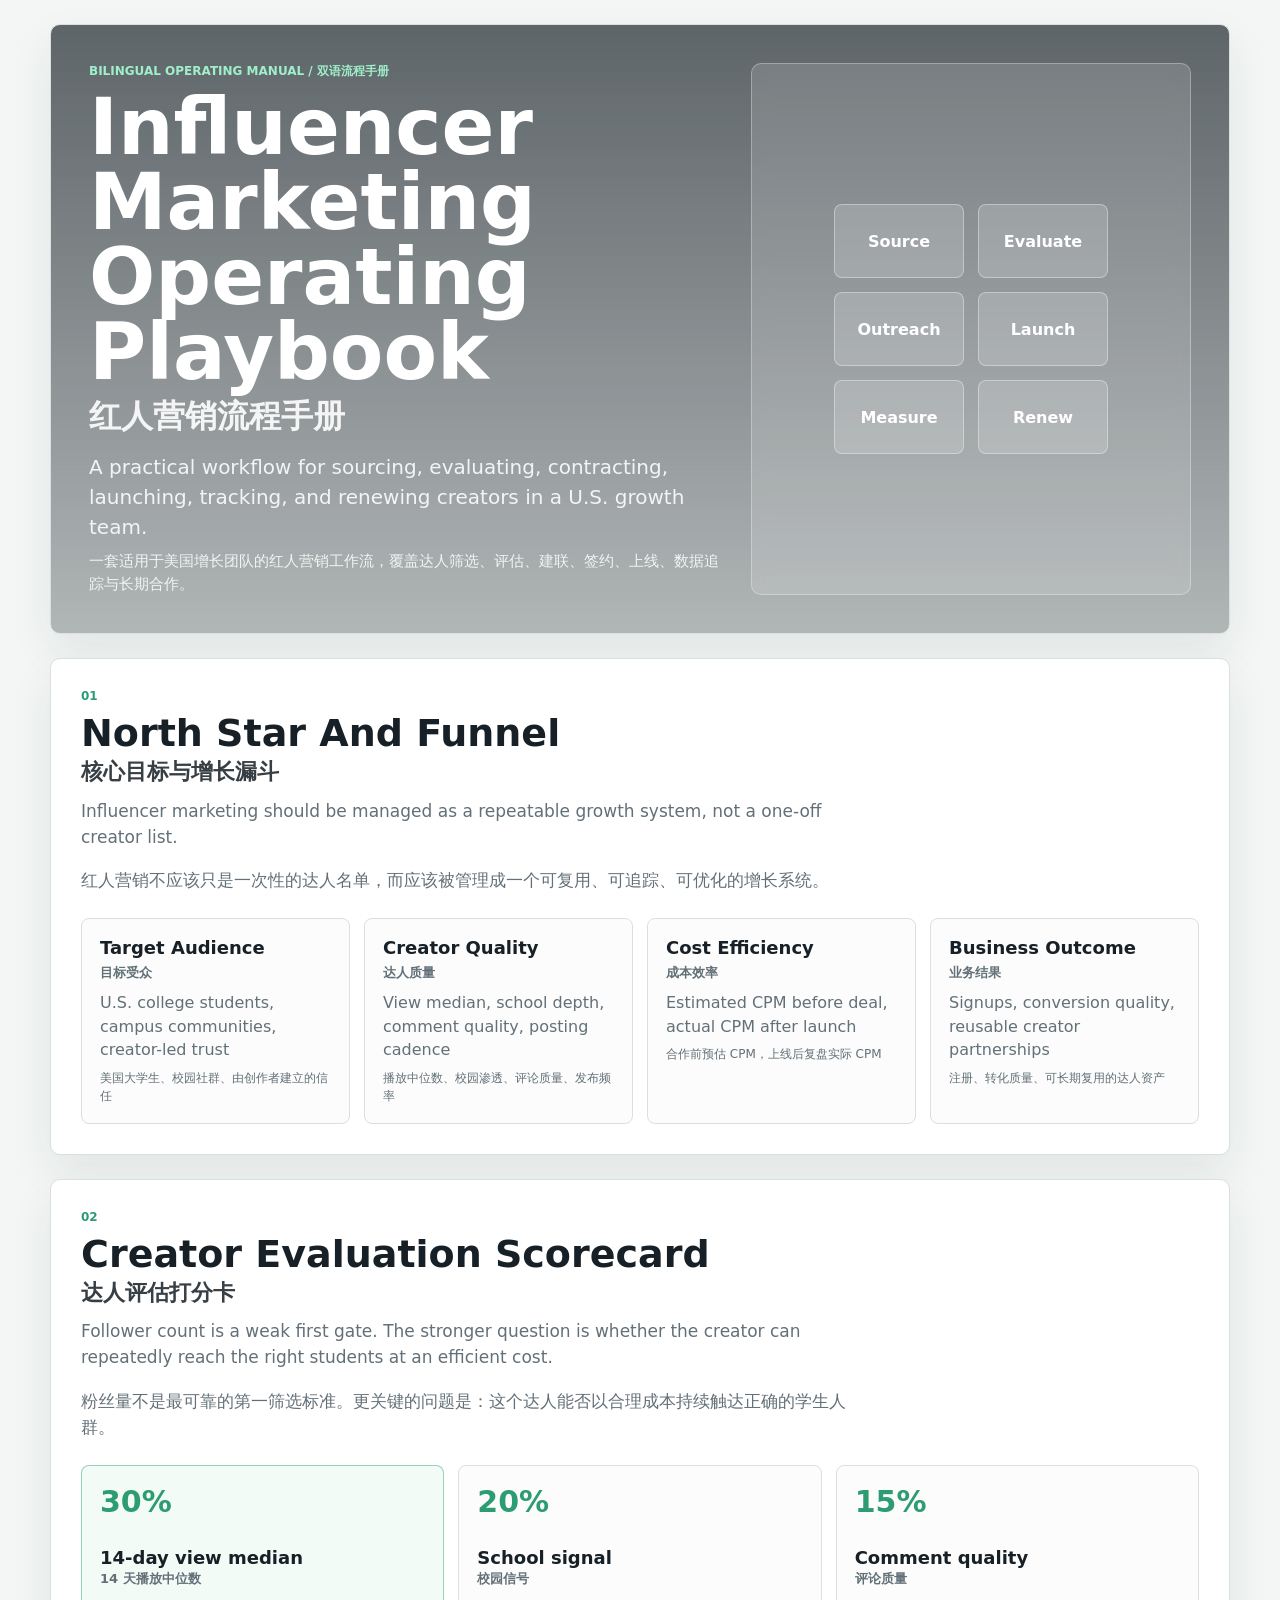
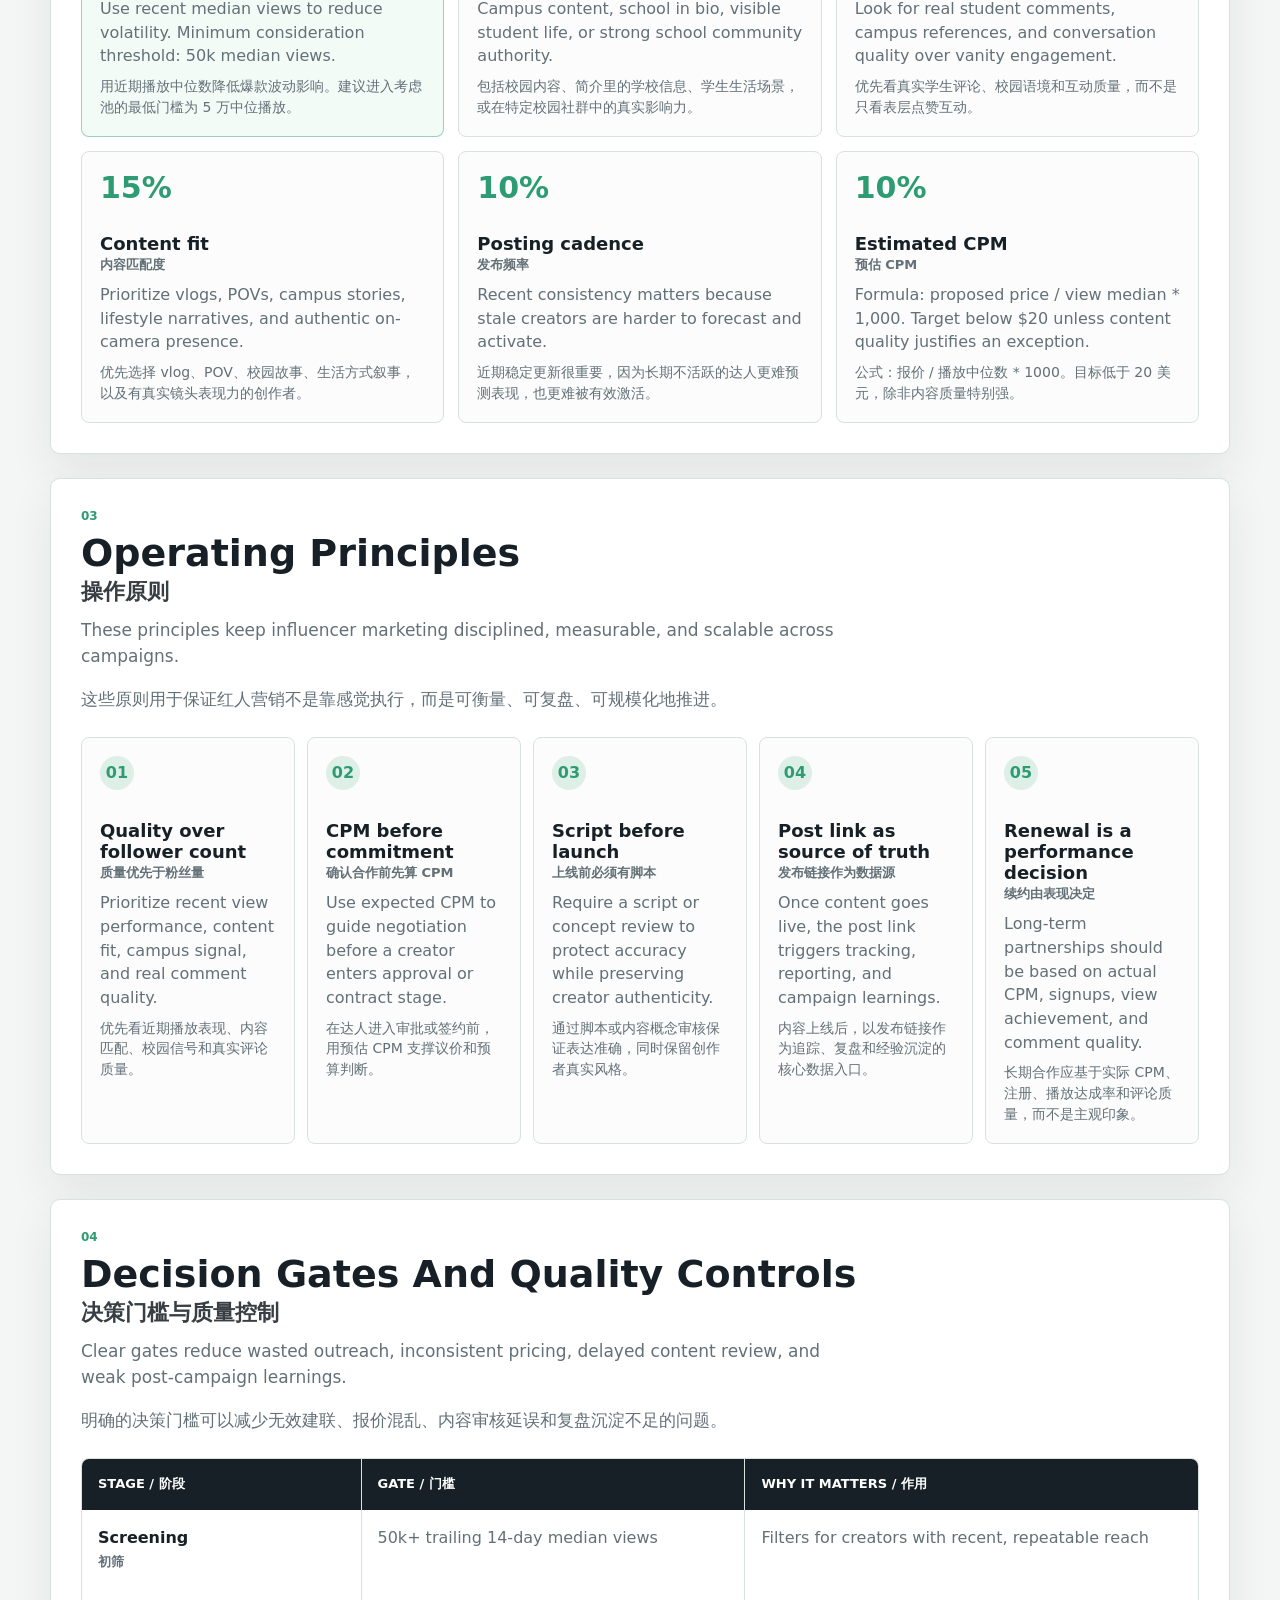
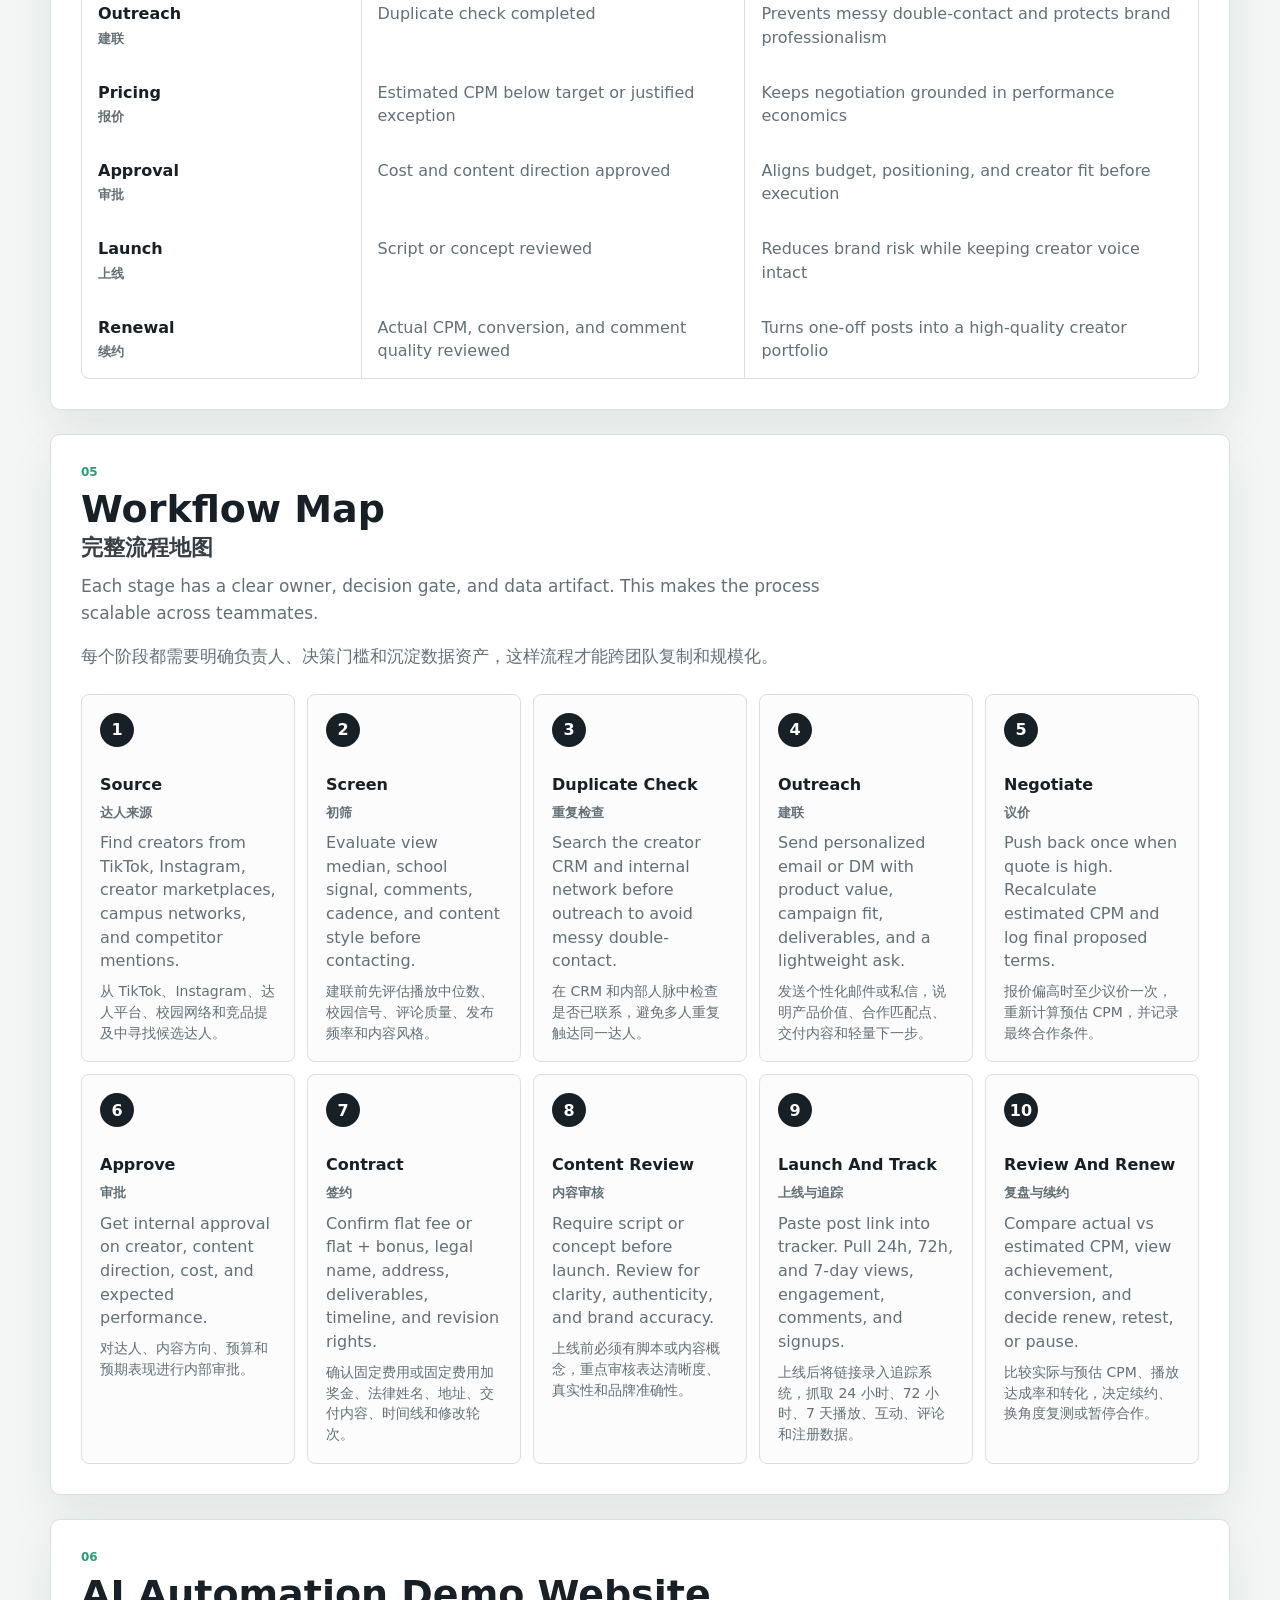
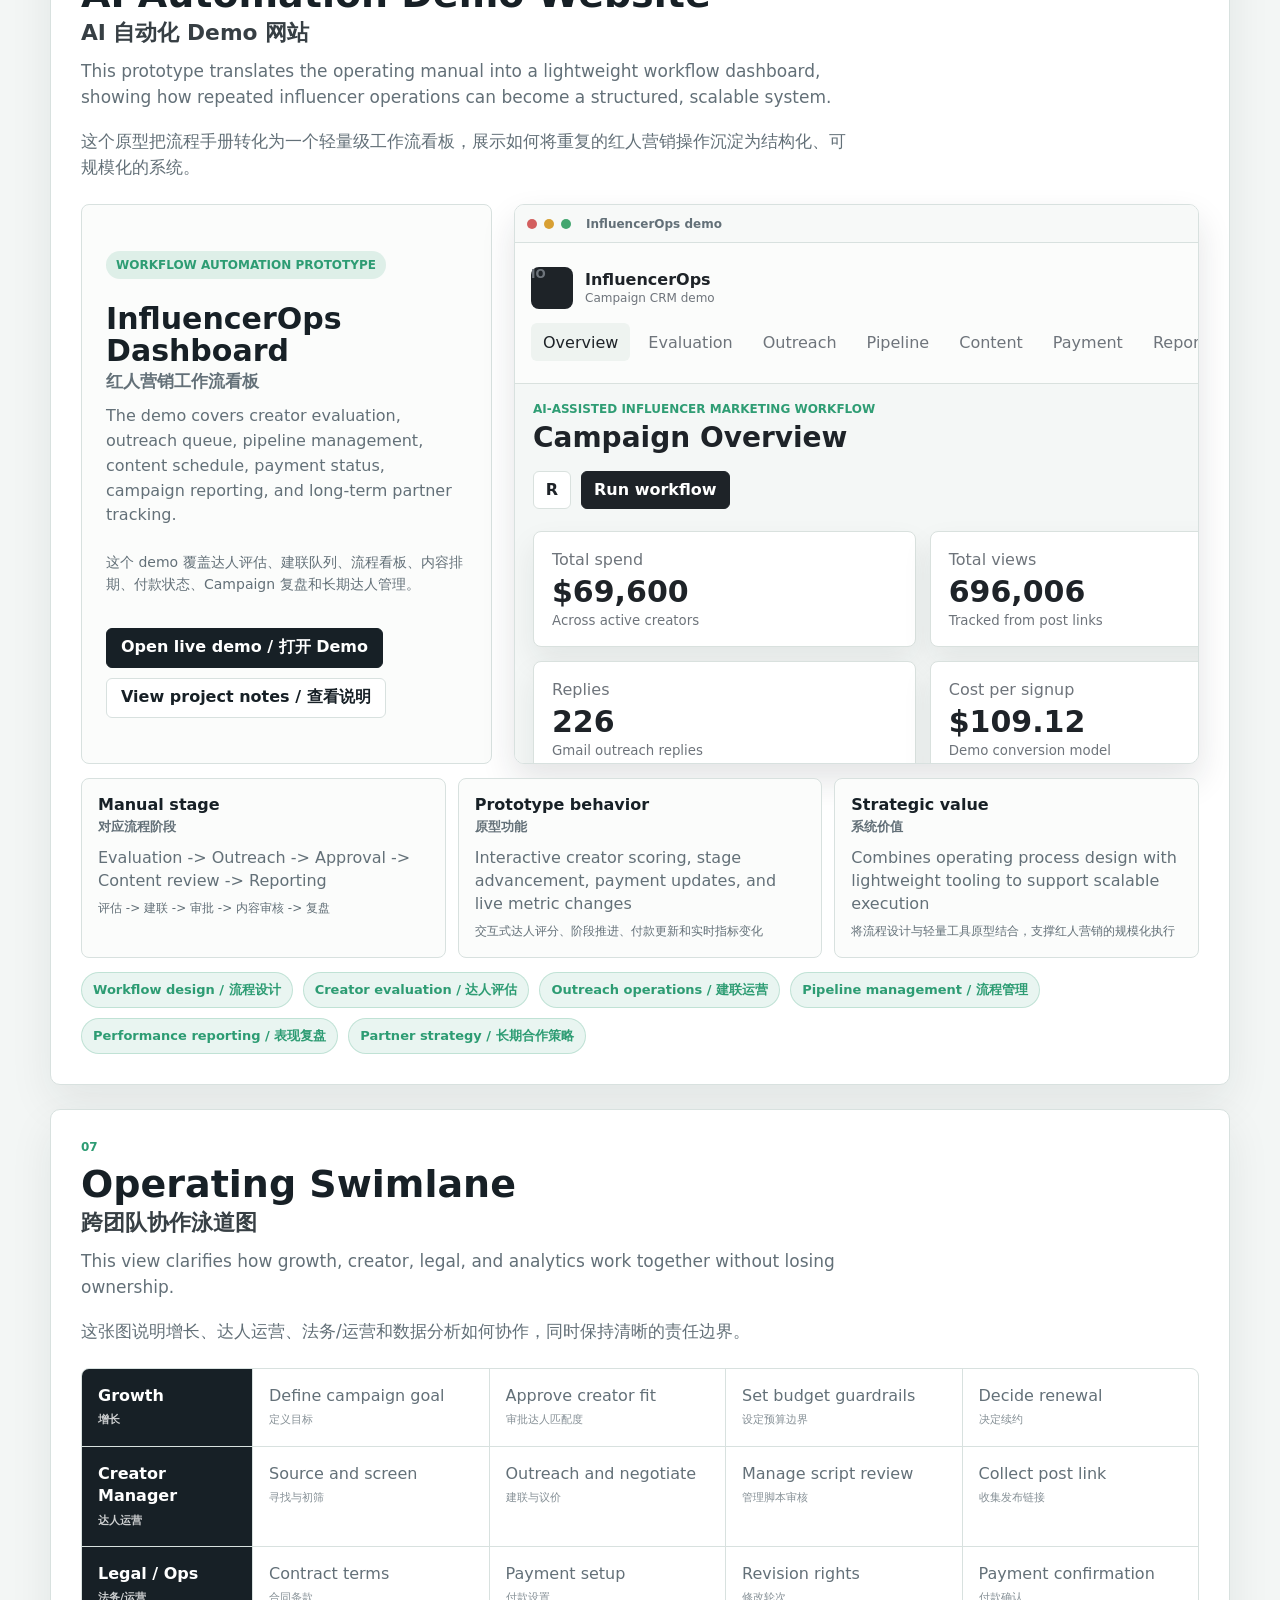
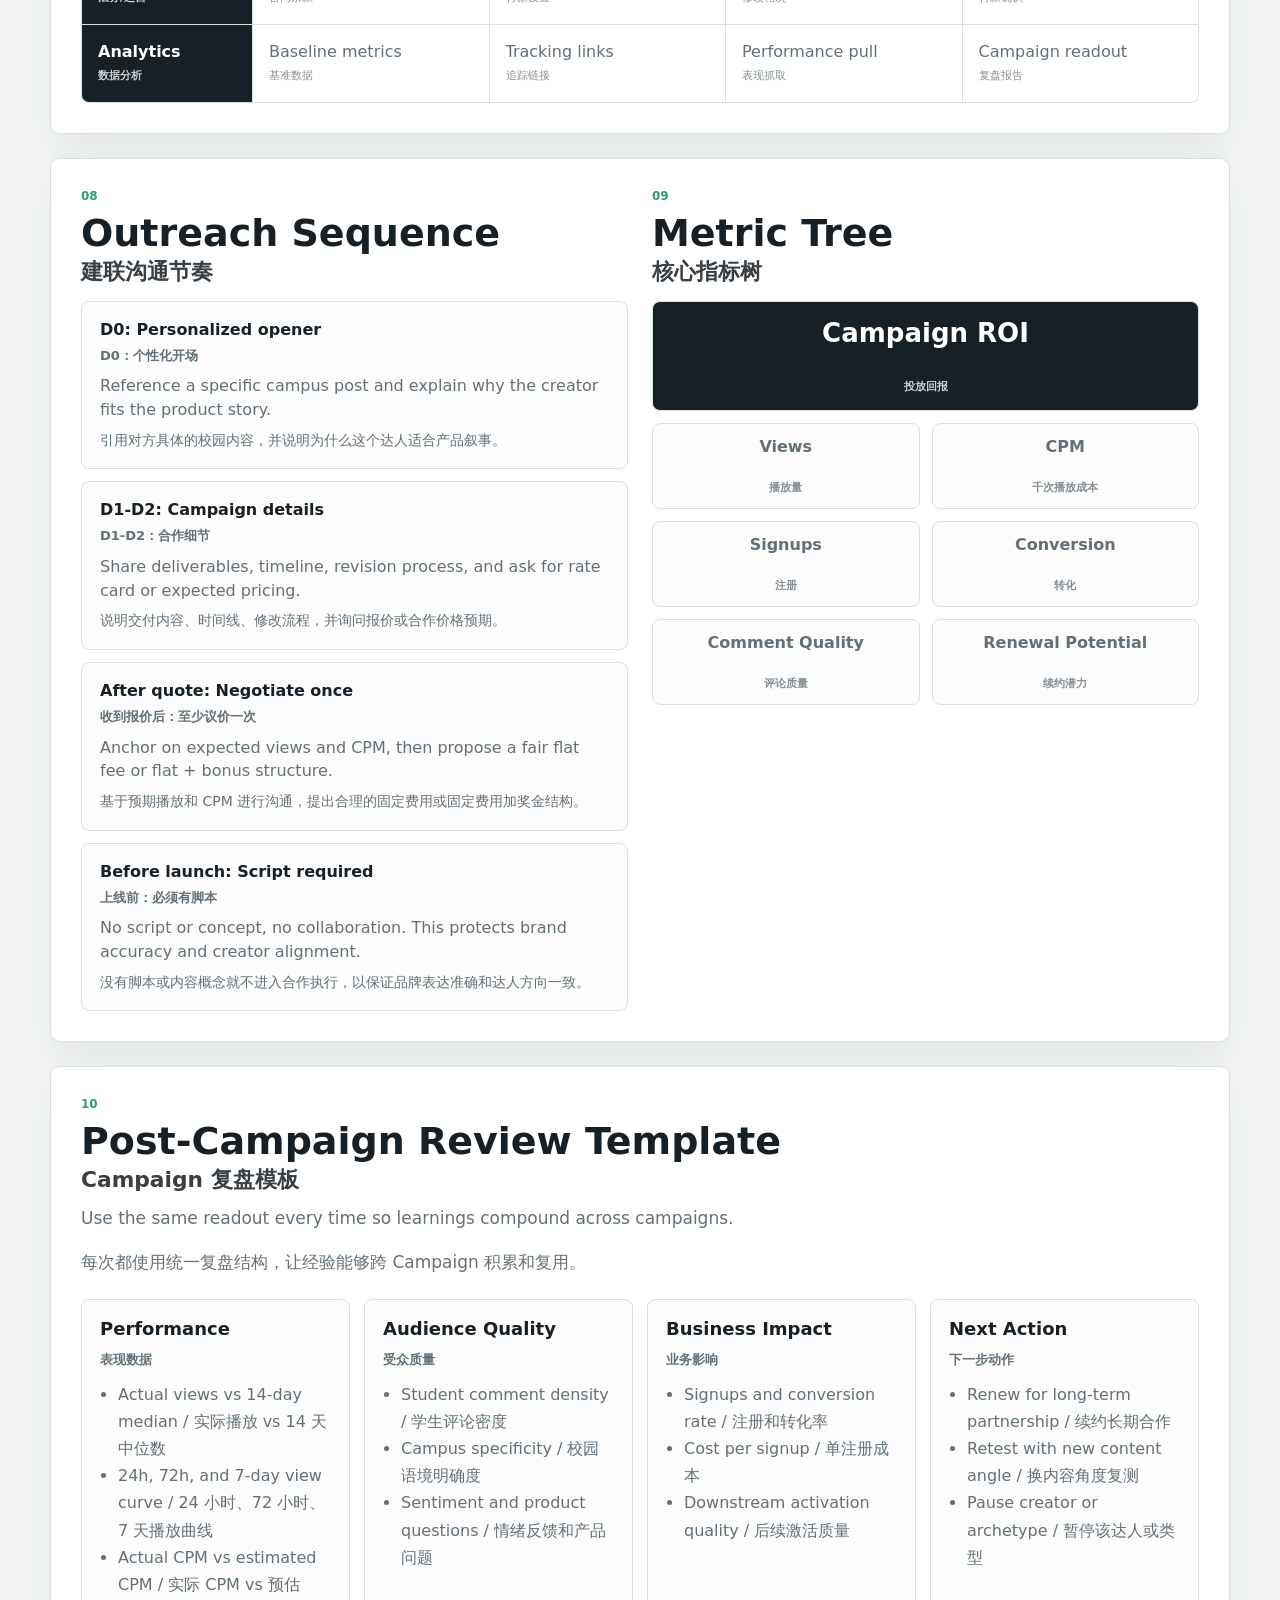
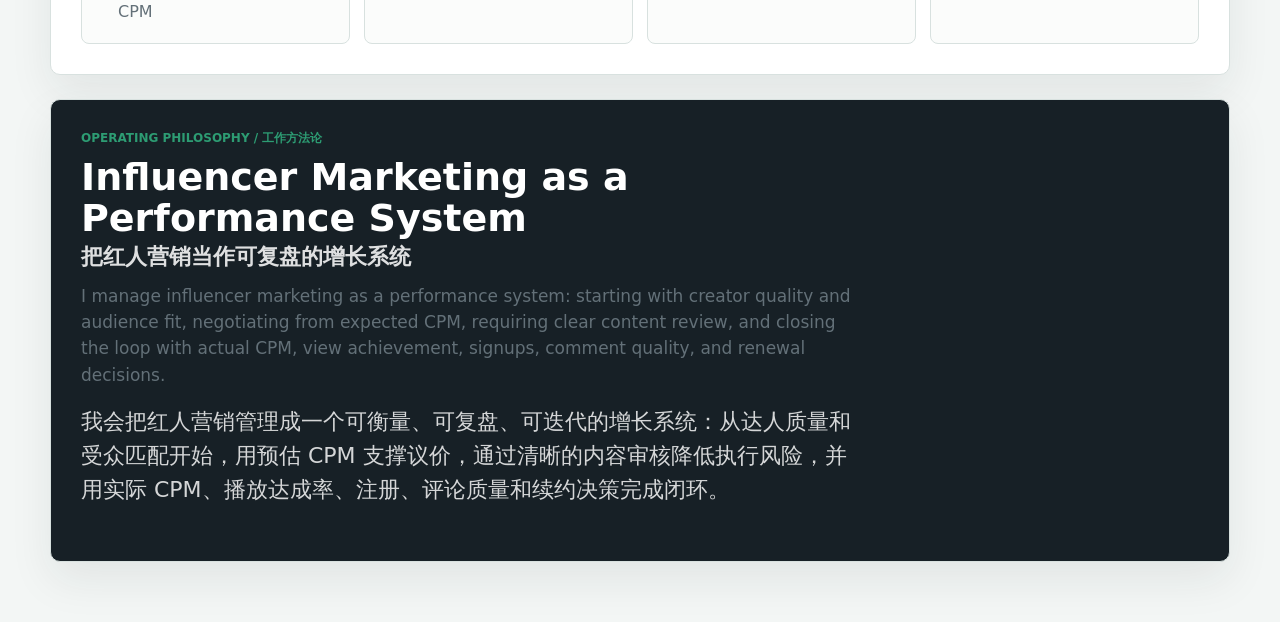
==== index.html @ a5c30539 "Add influencer marketing playbook" ====
<!doctype html>
<html lang="en">
  <head>
    <meta charset="utf-8">
    <meta name="viewport" content="width=device-width, initial-scale=1">
    <title>Influencer Marketing Operating Playbook</title>
    <link rel="stylesheet" href="./playbook.css">
  </head>
  <body>
    <main class="playbook">
      <section class="hero" aria-labelledby="hero-title">
        <div class="hero-copy">
          <p class="label">Bilingual operating manual / 双语流程手册</p>
          <h1 id="hero-title">Influencer Marketing Operating Playbook</h1>
          <h1 class="zh-title">红人营销流程手册</h1>
          <p class="intro">
            A practical workflow for sourcing, evaluating, contracting, launching, tracking, and renewing creators in a U.S. growth team.
          </p>
          <p class="intro zh">
            一套适用于美国增长团队的红人营销工作流，覆盖达人筛选、评估、建联、签约、上线、数据追踪与长期合作。
          </p>
        </div>
        <div class="hero-panel" aria-label="Operating loop summary">
          <div class="loop">
            <span>Source</span>
            <span>Evaluate</span>
            <span>Outreach</span>
            <span>Launch</span>
            <span>Measure</span>
            <span>Renew</span>
          </div>
        </div>
      </section>

      <section class="section">
        <div class="section-heading">
          <p class="label">01</p>
          <h2>North Star And Funnel</h2>
          <h2 class="zh-heading">核心目标与增长漏斗</h2>
          <p>Influencer marketing should be managed as a repeatable growth system, not a one-off creator list.</p>
          <p class="zh">红人营销不应该只是一次性的达人名单，而应该被管理成一个可复用、可追踪、可优化的增长系统。</p>
        </div>
        <div class="funnel-grid">
          <article class="funnel-step">
            <strong>Target Audience</strong>
            <em>目标受众</em>
            <span>U.S. college students, campus communities, creator-led trust</span>
            <small>美国大学生、校园社群、由创作者建立的信任</small>
          </article>
          <article class="funnel-step">
            <strong>Creator Quality</strong>
            <em>达人质量</em>
            <span>View median, school depth, comment quality, posting cadence</span>
            <small>播放中位数、校园渗透、评论质量、发布频率</small>
          </article>
          <article class="funnel-step">
            <strong>Cost Efficiency</strong>
            <em>成本效率</em>
            <span>Estimated CPM before deal, actual CPM after launch</span>
            <small>合作前预估 CPM，上线后复盘实际 CPM</small>
          </article>
          <article class="funnel-step">
            <strong>Business Outcome</strong>
            <em>业务结果</em>
            <span>Signups, conversion quality, reusable creator partnerships</span>
            <small>注册、转化质量、可长期复用的达人资产</small>
          </article>
        </div>
      </section>

      <section class="section">
        <div class="section-heading">
          <p class="label">02</p>
          <h2>Creator Evaluation Scorecard</h2>
          <h2 class="zh-heading">达人评估打分卡</h2>
          <p>Follower count is a weak first gate. The stronger question is whether the creator can repeatedly reach the right students at an efficient cost.</p>
          <p class="zh">粉丝量不是最可靠的第一筛选标准。更关键的问题是：这个达人能否以合理成本持续触达正确的学生人群。</p>
        </div>
        <div class="scorecard-grid">
          <article class="scorecard priority">
            <span class="score">30%</span>
            <strong>14-day view median</strong>
            <em>14 天播放中位数</em>
            <p>Use recent median views to reduce volatility. Minimum consideration threshold: 50k median views.</p>
            <p class="zh">用近期播放中位数降低爆款波动影响。建议进入考虑池的最低门槛为 5 万中位播放。</p>
          </article>
          <article class="scorecard">
            <span class="score">20%</span>
            <strong>School signal</strong>
            <em>校园信号</em>
            <p>Campus content, school in bio, visible student life, or strong school community authority.</p>
            <p class="zh">包括校园内容、简介里的学校信息、学生生活场景，或在特定校园社群中的真实影响力。</p>
          </article>
          <article class="scorecard">
            <span class="score">15%</span>
            <strong>Comment quality</strong>
            <em>评论质量</em>
            <p>Look for real student comments, campus references, and conversation quality over vanity engagement.</p>
            <p class="zh">优先看真实学生评论、校园语境和互动质量，而不是只看表层点赞互动。</p>
          </article>
          <article class="scorecard">
            <span class="score">15%</span>
            <strong>Content fit</strong>
            <em>内容匹配度</em>
            <p>Prioritize vlogs, POVs, campus stories, lifestyle narratives, and authentic on-camera presence.</p>
            <p class="zh">优先选择 vlog、POV、校园故事、生活方式叙事，以及有真实镜头表现力的创作者。</p>
          </article>
          <article class="scorecard">
            <span class="score">10%</span>
            <strong>Posting cadence</strong>
            <em>发布频率</em>
            <p>Recent consistency matters because stale creators are harder to forecast and activate.</p>
            <p class="zh">近期稳定更新很重要，因为长期不活跃的达人更难预测表现，也更难被有效激活。</p>
          </article>
          <article class="scorecard">
            <span class="score">10%</span>
            <strong>Estimated CPM</strong>
            <em>预估 CPM</em>
            <p>Formula: proposed price / view median * 1,000. Target below $20 unless content quality justifies an exception.</p>
            <p class="zh">公式：报价 / 播放中位数 * 1000。目标低于 20 美元，除非内容质量特别强。</p>
          </article>
        </div>
      </section>

      <section class="section">
        <div class="section-heading">
          <p class="label">03</p>
          <h2>Operating Principles</h2>
          <h2 class="zh-heading">操作原则</h2>
          <p>These principles keep influencer marketing disciplined, measurable, and scalable across campaigns.</p>
          <p class="zh">这些原则用于保证红人营销不是靠感觉执行，而是可衡量、可复盘、可规模化地推进。</p>
        </div>
        <div class="principle-grid">
          <article>
            <span>01</span>
            <strong>Quality over follower count</strong>
            <em>质量优先于粉丝量</em>
            <p>Prioritize recent view performance, content fit, campus signal, and real comment quality.</p>
            <p class="zh">优先看近期播放表现、内容匹配、校园信号和真实评论质量。</p>
          </article>
          <article>
            <span>02</span>
            <strong>CPM before commitment</strong>
            <em>确认合作前先算 CPM</em>
            <p>Use expected CPM to guide negotiation before a creator enters approval or contract stage.</p>
            <p class="zh">在达人进入审批或签约前，用预估 CPM 支撑议价和预算判断。</p>
          </article>
          <article>
            <span>03</span>
            <strong>Script before launch</strong>
            <em>上线前必须有脚本</em>
            <p>Require a script or concept review to protect accuracy while preserving creator authenticity.</p>
            <p class="zh">通过脚本或内容概念审核保证表达准确，同时保留创作者真实风格。</p>
          </article>
          <article>
            <span>04</span>
            <strong>Post link as source of truth</strong>
            <em>发布链接作为数据源</em>
            <p>Once content goes live, the post link triggers tracking, reporting, and campaign learnings.</p>
            <p class="zh">内容上线后，以发布链接作为追踪、复盘和经验沉淀的核心数据入口。</p>
          </article>
          <article>
            <span>05</span>
            <strong>Renewal is a performance decision</strong>
            <em>续约由表现决定</em>
            <p>Long-term partnerships should be based on actual CPM, signups, view achievement, and comment quality.</p>
            <p class="zh">长期合作应基于实际 CPM、注册、播放达成率和评论质量，而不是主观印象。</p>
          </article>
        </div>
      </section>

      <section class="section">
        <div class="section-heading">
          <p class="label">04</p>
          <h2>Decision Gates And Quality Controls</h2>
          <h2 class="zh-heading">决策门槛与质量控制</h2>
          <p>Clear gates reduce wasted outreach, inconsistent pricing, delayed content review, and weak post-campaign learnings.</p>
          <p class="zh">明确的决策门槛可以减少无效建联、报价混乱、内容审核延误和复盘沉淀不足的问题。</p>
        </div>
        <div class="gate-table">
          <div class="gate-row gate-head">
            <span>Stage / 阶段</span>
            <span>Gate / 门槛</span>
            <span>Why it matters / 作用</span>
          </div>
          <div class="gate-row">
            <strong>Screening<br><em>初筛</em></strong>
            <span>50k+ trailing 14-day median views</span>
            <span>Filters for creators with recent, repeatable reach</span>
          </div>
          <div class="gate-row">
            <strong>Outreach<br><em>建联</em></strong>
            <span>Duplicate check completed</span>
            <span>Prevents messy double-contact and protects brand professionalism</span>
          </div>
          <div class="gate-row">
            <strong>Pricing<br><em>报价</em></strong>
            <span>Estimated CPM below target or justified exception</span>
            <span>Keeps negotiation grounded in performance economics</span>
          </div>
          <div class="gate-row">
            <strong>Approval<br><em>审批</em></strong>
            <span>Cost and content direction approved</span>
            <span>Aligns budget, positioning, and creator fit before execution</span>
          </div>
          <div class="gate-row">
            <strong>Launch<br><em>上线</em></strong>
            <span>Script or concept reviewed</span>
            <span>Reduces brand risk while keeping creator voice intact</span>
          </div>
          <div class="gate-row">
            <strong>Renewal<br><em>续约</em></strong>
            <span>Actual CPM, conversion, and comment quality reviewed</span>
            <span>Turns one-off posts into a high-quality creator portfolio</span>
          </div>
        </div>
      </section>

      <section class="section">
        <div class="section-heading">
          <p class="label">05</p>
          <h2>Workflow Map</h2>
          <h2 class="zh-heading">完整流程地图</h2>
          <p>Each stage has a clear owner, decision gate, and data artifact. This makes the process scalable across teammates.</p>
          <p class="zh">每个阶段都需要明确负责人、决策门槛和沉淀数据资产，这样流程才能跨团队复制和规模化。</p>
        </div>
        <div class="workflow-map">
          <article>
            <span>1</span>
            <strong>Source</strong>
            <em>达人来源</em>
            <p>Find creators from TikTok, Instagram, creator marketplaces, campus networks, and competitor mentions.</p>
            <p class="zh">从 TikTok、Instagram、达人平台、校园网络和竞品提及中寻找候选达人。</p>
          </article>
          <article>
            <span>2</span>
            <strong>Screen</strong>
            <em>初筛</em>
            <p>Evaluate view median, school signal, comments, cadence, and content style before contacting.</p>
            <p class="zh">建联前先评估播放中位数、校园信号、评论质量、发布频率和内容风格。</p>
          </article>
          <article>
            <span>3</span>
            <strong>Duplicate Check</strong>
            <em>重复检查</em>
            <p>Search the creator CRM and internal network before outreach to avoid messy double-contact.</p>
            <p class="zh">在 CRM 和内部人脉中检查是否已联系，避免多人重复触达同一达人。</p>
          </article>
          <article>
            <span>4</span>
            <strong>Outreach</strong>
            <em>建联</em>
            <p>Send personalized email or DM with product value, campaign fit, deliverables, and a lightweight ask.</p>
            <p class="zh">发送个性化邮件或私信，说明产品价值、合作匹配点、交付内容和轻量下一步。</p>
          </article>
          <article>
            <span>5</span>
            <strong>Negotiate</strong>
            <em>议价</em>
            <p>Push back once when quote is high. Recalculate estimated CPM and log final proposed terms.</p>
            <p class="zh">报价偏高时至少议价一次，重新计算预估 CPM，并记录最终合作条件。</p>
          </article>
          <article>
            <span>6</span>
            <strong>Approve</strong>
            <em>审批</em>
            <p>Get internal approval on creator, content direction, cost, and expected performance.</p>
            <p class="zh">对达人、内容方向、预算和预期表现进行内部审批。</p>
          </article>
          <article>
            <span>7</span>
            <strong>Contract</strong>
            <em>签约</em>
            <p>Confirm flat fee or flat + bonus, legal name, address, deliverables, timeline, and revision rights.</p>
            <p class="zh">确认固定费用或固定费用加奖金、法律姓名、地址、交付内容、时间线和修改轮次。</p>
          </article>
          <article>
            <span>8</span>
            <strong>Content Review</strong>
            <em>内容审核</em>
            <p>Require script or concept before launch. Review for clarity, authenticity, and brand accuracy.</p>
            <p class="zh">上线前必须有脚本或内容概念，重点审核表达清晰度、真实性和品牌准确性。</p>
          </article>
          <article>
            <span>9</span>
            <strong>Launch And Track</strong>
            <em>上线与追踪</em>
            <p>Paste post link into tracker. Pull 24h, 72h, and 7-day views, engagement, comments, and signups.</p>
            <p class="zh">上线后将链接录入追踪系统，抓取 24 小时、72 小时、7 天播放、互动、评论和注册数据。</p>
          </article>
          <article>
            <span>10</span>
            <strong>Review And Renew</strong>
            <em>复盘与续约</em>
            <p>Compare actual vs estimated CPM, view achievement, conversion, and decide renew, retest, or pause.</p>
            <p class="zh">比较实际与预估 CPM、播放达成率和转化，决定续约、换角度复测或暂停合作。</p>
          </article>
        </div>
      </section>

      <section class="section">
        <div class="section-heading">
          <p class="label">06</p>
          <h2>AI Automation Demo Website</h2>
          <h2 class="zh-heading">AI 自动化 Demo 网站</h2>
          <p>This prototype translates the operating manual into a lightweight workflow dashboard, showing how repeated influencer operations can become a structured, scalable system.</p>
          <p class="zh">这个原型把流程手册转化为一个轻量级工作流看板，展示如何将重复的红人营销操作沉淀为结构化、可规模化的系统。</p>
        </div>
        <div class="demo-showcase">
          <div class="demo-copy">
            <div class="demo-badge">Workflow automation prototype</div>
            <h3>InfluencerOps Dashboard</h3>
            <h3 class="zh-h3">红人营销工作流看板</h3>
            <p>
              The demo covers creator evaluation, outreach queue, pipeline management, content schedule, payment status, campaign reporting, and long-term partner tracking.
            </p>
            <p class="zh">
              这个 demo 覆盖达人评估、建联队列、流程看板、内容排期、付款状态、Campaign 复盘和长期达人管理。
            </p>
            <div class="demo-links">
              <a href="./dashboard.html">Open live demo / 打开 Demo</a>
              <a href="./README.md">View project notes / 查看说明</a>
            </div>
          </div>
          <div class="browser-frame" aria-label="Embedded InfluencerOps dashboard demo">
            <div class="browser-bar">
              <span></span><span></span><span></span>
              <strong>InfluencerOps demo</strong>
            </div>
            <iframe title="InfluencerOps demo dashboard" src="./dashboard.html"></iframe>
          </div>
        </div>
        <div class="demo-mapping">
          <article>
            <strong>Manual stage</strong>
            <em>对应流程阶段</em>
            <span>Evaluation -> Outreach -> Approval -> Content review -> Reporting</span>
            <small>评估 -> 建联 -> 审批 -> 内容审核 -> 复盘</small>
          </article>
          <article>
            <strong>Prototype behavior</strong>
            <em>原型功能</em>
            <span>Interactive creator scoring, stage advancement, payment updates, and live metric changes</span>
            <small>交互式达人评分、阶段推进、付款更新和实时指标变化</small>
          </article>
          <article>
            <strong>Strategic value</strong>
            <em>系统价值</em>
            <span>Combines operating process design with lightweight tooling to support scalable execution</span>
            <small>将流程设计与轻量工具原型结合，支撑红人营销的规模化执行</small>
          </article>
        </div>
        <div class="capability-strip">
          <span>Workflow design / 流程设计</span>
          <span>Creator evaluation / 达人评估</span>
          <span>Outreach operations / 建联运营</span>
          <span>Pipeline management / 流程管理</span>
          <span>Performance reporting / 表现复盘</span>
          <span>Partner strategy / 长期合作策略</span>
        </div>
      </section>

      <section class="section">
        <div class="section-heading">
          <p class="label">07</p>
          <h2>Operating Swimlane</h2>
          <h2 class="zh-heading">跨团队协作泳道图</h2>
          <p>This view clarifies how growth, creator, legal, and analytics work together without losing ownership.</p>
          <p class="zh">这张图说明增长、达人运营、法务/运营和数据分析如何协作，同时保持清晰的责任边界。</p>
        </div>
        <div class="swimlane">
          <div class="lane-label">Growth<br><span>增长</span></div>
          <div>Define campaign goal<br><span>定义目标</span></div>
          <div>Approve creator fit<br><span>审批达人匹配度</span></div>
          <div>Set budget guardrails<br><span>设定预算边界</span></div>
          <div>Decide renewal<br><span>决定续约</span></div>
          <div class="lane-label">Creator Manager<br><span>达人运营</span></div>
          <div>Source and screen<br><span>寻找与初筛</span></div>
          <div>Outreach and negotiate<br><span>建联与议价</span></div>
          <div>Manage script review<br><span>管理脚本审核</span></div>
          <div>Collect post link<br><span>收集发布链接</span></div>
          <div class="lane-label">Legal / Ops<br><span>法务/运营</span></div>
          <div>Contract terms<br><span>合同条款</span></div>
          <div>Payment setup<br><span>付款设置</span></div>
          <div>Revision rights<br><span>修改轮次</span></div>
          <div>Payment confirmation<br><span>付款确认</span></div>
          <div class="lane-label">Analytics<br><span>数据分析</span></div>
          <div>Baseline metrics<br><span>基准数据</span></div>
          <div>Tracking links<br><span>追踪链接</span></div>
          <div>Performance pull<br><span>表现抓取</span></div>
          <div>Campaign readout<br><span>复盘报告</span></div>
        </div>
      </section>

      <section class="section two-column">
        <div>
          <div class="section-heading compact">
            <p class="label">08</p>
            <h2>Outreach Sequence</h2>
            <h2 class="zh-heading">建联沟通节奏</h2>
          </div>
          <div class="sequence">
            <article>
              <strong>D0: Personalized opener</strong>
              <em>D0：个性化开场</em>
              <p>Reference a specific campus post and explain why the creator fits the product story.</p>
              <p class="zh">引用对方具体的校园内容，并说明为什么这个达人适合产品叙事。</p>
            </article>
            <article>
              <strong>D1-D2: Campaign details</strong>
              <em>D1-D2：合作细节</em>
              <p>Share deliverables, timeline, revision process, and ask for rate card or expected pricing.</p>
              <p class="zh">说明交付内容、时间线、修改流程，并询问报价或合作价格预期。</p>
            </article>
            <article>
              <strong>After quote: Negotiate once</strong>
              <em>收到报价后：至少议价一次</em>
              <p>Anchor on expected views and CPM, then propose a fair flat fee or flat + bonus structure.</p>
              <p class="zh">基于预期播放和 CPM 进行沟通，提出合理的固定费用或固定费用加奖金结构。</p>
            </article>
            <article>
              <strong>Before launch: Script required</strong>
              <em>上线前：必须有脚本</em>
              <p>No script or concept, no collaboration. This protects brand accuracy and creator alignment.</p>
              <p class="zh">没有脚本或内容概念就不进入合作执行，以保证品牌表达准确和达人方向一致。</p>
            </article>
          </div>
        </div>
        <div>
          <div class="section-heading compact">
            <p class="label">09</p>
            <h2>Metric Tree</h2>
            <h2 class="zh-heading">核心指标树</h2>
          </div>
          <div class="metric-tree">
            <div class="root">Campaign ROI<br><span>投放回报</span></div>
            <div>Views<br><span>播放量</span></div>
            <div>CPM<br><span>千次播放成本</span></div>
            <div>Signups<br><span>注册</span></div>
            <div>Conversion<br><span>转化</span></div>
            <div>Comment Quality<br><span>评论质量</span></div>
            <div>Renewal Potential<br><span>续约潜力</span></div>
          </div>
        </div>
      </section>

      <section class="section">
        <div class="section-heading">
          <p class="label">10</p>
          <h2>Post-Campaign Review Template</h2>
          <h2 class="zh-heading">Campaign 复盘模板</h2>
          <p>Use the same readout every time so learnings compound across campaigns.</p>
          <p class="zh">每次都使用统一复盘结构，让经验能够跨 Campaign 积累和复用。</p>
        </div>
        <div class="review-grid">
          <article>
            <strong>Performance</strong>
            <em>表现数据</em>
            <ul>
              <li>Actual views vs 14-day median / 实际播放 vs 14 天中位数</li>
              <li>24h, 72h, and 7-day view curve / 24 小时、72 小时、7 天播放曲线</li>
              <li>Actual CPM vs estimated CPM / 实际 CPM vs 预估 CPM</li>
            </ul>
          </article>
          <article>
            <strong>Audience Quality</strong>
            <em>受众质量</em>
            <ul>
              <li>Student comment density / 学生评论密度</li>
              <li>Campus specificity / 校园语境明确度</li>
              <li>Sentiment and product questions / 情绪反馈和产品问题</li>
            </ul>
          </article>
          <article>
            <strong>Business Impact</strong>
            <em>业务影响</em>
            <ul>
              <li>Signups and conversion rate / 注册和转化率</li>
              <li>Cost per signup / 单注册成本</li>
              <li>Downstream activation quality / 后续激活质量</li>
            </ul>
          </article>
          <article>
            <strong>Next Action</strong>
            <em>下一步动作</em>
            <ul>
              <li>Renew for long-term partnership / 续约长期合作</li>
              <li>Retest with new content angle / 换内容角度复测</li>
              <li>Pause creator or archetype / 暂停该达人或类型</li>
            </ul>
          </article>
        </div>
      </section>

      <section class="section final-section">
        <div class="section-heading">
          <p class="label">Operating philosophy / 工作方法论</p>
          <h2>Influencer Marketing as a Performance System</h2>
          <h2 class="zh-heading">把红人营销当作可复盘的增长系统</h2>
          <p>
            I manage influencer marketing as a performance system: starting with creator quality and audience fit, negotiating from expected CPM, requiring clear content review, and closing the loop with actual CPM, view achievement, signups, comment quality, and renewal decisions.
          </p>
          <p class="zh">
            我会把红人营销管理成一个可衡量、可复盘、可迭代的增长系统：从达人质量和受众匹配开始，用预估 CPM 支撑议价，通过清晰的内容审核降低执行风险，并用实际 CPM、播放达成率、注册、评论质量和续约决策完成闭环。
          </p>
        </div>
      </section>
    </main>
  </body>
</html>
---- playbook.css ----
:root {
  --bg: #f3f6f5;
  --ink: #172026;
  --muted: #637078;
  --surface: #ffffff;
  --line: #d8e1df;
  --green: #2d9c73;
  --blue: #3d73d8;
  --pink: #dc5f89;
  --amber: #d8982f;
  --shadow: 0 18px 44px rgba(23, 32, 38, 0.08);
}

* {
  box-sizing: border-box;
}

body {
  margin: 0;
  background: var(--bg);
  color: var(--ink);
  font-family: Inter, ui-sans-serif, system-ui, -apple-system, BlinkMacSystemFont, "Segoe UI", sans-serif;
}

.playbook {
  width: min(1180px, calc(100% - 32px));
  margin: 0 auto;
  padding: 24px 0 60px;
}

.hero {
  display: grid;
  grid-template-columns: minmax(0, 1fr) 440px;
  gap: 24px;
  align-items: stretch;
  min-height: 420px;
  padding: 38px;
  border: 1px solid var(--line);
  border-radius: 10px;
  background:
    linear-gradient(rgba(23, 32, 38, 0.68), rgba(23, 32, 38, 0.3)),
    url("https://images.unsplash.com/photo-1556761175-5973dc0f32e7?auto=format&fit=crop&w=1800&q=80") center / cover;
  color: white;
  box-shadow: var(--shadow);
}

.hero-copy {
  align-self: end;
}

.label {
  margin: 0 0 10px;
  color: var(--green);
  font-size: 12px;
  font-weight: 900;
  letter-spacing: 0;
  text-transform: uppercase;
}

.hero .label {
  color: #9ff0ca;
}

h1,
h2,
p {
  margin-top: 0;
}

h1 {
  max-width: 760px;
  margin-bottom: 18px;
  font-size: clamp(42px, 7vw, 78px);
  line-height: 0.96;
  letter-spacing: 0;
}

.zh-title {
  margin-top: -10px;
  margin-bottom: 18px;
  font-size: clamp(20px, 3vw, 32px);
  font-weight: 650;
  line-height: 1.15;
  color: white;
  opacity: 0.9;
}

h2 {
  margin-bottom: 10px;
  font-size: clamp(26px, 3vw, 38px);
  line-height: 1.08;
  letter-spacing: 0;
}

.zh-heading {
  margin-top: -6px;
  margin-bottom: 12px;
  color: var(--ink);
  font-size: clamp(17px, 1.7vw, 22px);
  font-weight: 700;
  line-height: 1.25;
  opacity: 0.86;
}

.final-section .zh-heading {
  color: white;
}

.zh,
small,
em {
  font-style: normal;
}

.zh {
  color: var(--muted);
  font-size: 0.88em;
  line-height: 1.55;
}

.hero .zh {
  color: rgba(255, 255, 255, 0.86);
}

em {
  display: block;
  margin: 1px 0 10px;
  color: var(--muted);
  font-size: 13px;
  font-weight: 700;
  line-height: 1.35;
}

small {
  display: block;
  margin-top: 8px;
  color: var(--muted);
  font-size: 12px;
  line-height: 1.45;
}

.intro {
  max-width: 700px;
  margin-bottom: 0;
  font-size: 20px;
  line-height: 1.5;
  color: rgba(255, 255, 255, 0.88);
}

.intro.zh {
  max-width: 640px;
  margin-top: 8px;
  font-size: 15px;
}

.hero-panel {
  display: flex;
  align-items: center;
  justify-content: center;
  border: 1px solid rgba(255, 255, 255, 0.3);
  border-radius: 10px;
  background: rgba(255, 255, 255, 0.14);
  backdrop-filter: blur(8px);
}

.loop {
  display: grid;
  grid-template-columns: repeat(2, 130px);
  gap: 14px;
}

.loop span {
  display: grid;
  min-height: 74px;
  place-items: center;
  border: 1px solid rgba(255, 255, 255, 0.36);
  border-radius: 8px;
  background: rgba(255, 255, 255, 0.16);
  font-weight: 800;
}

.section {
  margin-top: 24px;
  padding: 30px;
  border: 1px solid var(--line);
  border-radius: 10px;
  background: var(--surface);
  box-shadow: var(--shadow);
}

.section-heading {
  max-width: 780px;
  margin-bottom: 24px;
}

.section-heading p:last-child {
  margin-bottom: 0;
  color: var(--muted);
  font-size: 17px;
  line-height: 1.55;
}

.section-heading > p:not(.label) {
  color: var(--muted);
  font-size: 17px;
  line-height: 1.55;
}

.compact {
  margin-bottom: 16px;
}

.funnel-grid,
.scorecard-grid,
.review-grid {
  display: grid;
  gap: 14px;
}

.funnel-grid {
  grid-template-columns: repeat(4, minmax(0, 1fr));
}

.funnel-step,
.scorecard,
.workflow-map article,
.sequence article,
.review-grid article {
  border: 1px solid var(--line);
  border-radius: 8px;
  background: #fbfcfb;
  padding: 18px;
}

.funnel-step {
  min-height: 150px;
}

.funnel-step strong,
.funnel-step span,
.scorecard strong,
.scorecard p {
  display: block;
}

.funnel-step strong {
  margin-bottom: 6px;
  font-size: 18px;
}

.funnel-step span,
.scorecard p,
.workflow-map p,
.sequence p {
  margin-bottom: 0;
  color: var(--muted);
  line-height: 1.48;
}

.funnel-step .zh,
.scorecard .zh,
.workflow-map .zh,
.sequence .zh,
.principle-grid .zh,
.demo-copy .zh {
  margin-top: 8px;
  font-size: 14px;
}

.scorecard-grid {
  grid-template-columns: repeat(3, minmax(0, 1fr));
}

.scorecard {
  min-height: 210px;
}

.scorecard.priority {
  border-color: rgba(45, 156, 115, 0.45);
  background: #f3fbf7;
}

.score {
  display: inline-block;
  margin-bottom: 28px;
  color: var(--green);
  font-size: 30px;
  font-weight: 900;
}

.scorecard strong {
  margin-bottom: 2px;
  font-size: 18px;
}

.principle-grid {
  display: grid;
  grid-template-columns: repeat(5, minmax(0, 1fr));
  gap: 12px;
}

.principle-grid article {
  min-height: 270px;
  border: 1px solid var(--line);
  border-radius: 8px;
  background: #fbfcfb;
  padding: 18px;
}

.principle-grid span {
  display: inline-grid;
  width: 34px;
  height: 34px;
  margin-bottom: 30px;
  place-items: center;
  border-radius: 50%;
  background: rgba(45, 156, 115, 0.14);
  color: var(--green);
  font-weight: 900;
}

.principle-grid strong {
  display: block;
  margin-bottom: 2px;
  font-size: 18px;
}

.principle-grid p {
  margin-bottom: 0;
  color: var(--muted);
  line-height: 1.48;
}

.gate-table {
  overflow: hidden;
  border: 1px solid var(--line);
  border-radius: 8px;
  background: var(--line);
}

.gate-row {
  display: grid;
  grid-template-columns: 0.8fr 1.1fr 1.3fr;
  gap: 1px;
}

.gate-row > * {
  margin: 0;
  background: white;
  padding: 16px;
  color: var(--muted);
  line-height: 1.45;
}

.gate-row strong {
  color: var(--ink);
}

.gate-row em {
  margin: 4px 0 0;
  color: var(--muted);
  font-size: 13px;
}

.gate-head span {
  background: var(--ink);
  color: white;
  font-size: 13px;
  font-weight: 900;
  text-transform: uppercase;
}

.workflow-map {
  display: grid;
  grid-template-columns: repeat(5, minmax(0, 1fr));
  gap: 12px;
}

.workflow-map article {
  min-height: 290px;
  position: relative;
}

.workflow-map span {
  display: grid;
  width: 34px;
  height: 34px;
  margin-bottom: 28px;
  place-items: center;
  border-radius: 50%;
  background: var(--ink);
  color: white;
  font-weight: 900;
}

.workflow-map strong {
  display: block;
  margin-bottom: 10px;
}

.swimlane {
  display: grid;
  grid-template-columns: 170px repeat(4, minmax(150px, 1fr));
  gap: 1px;
  overflow-x: auto;
  border: 1px solid var(--line);
  border-radius: 8px;
  background: var(--line);
}

.swimlane div {
  min-height: 68px;
  padding: 16px;
  background: white;
  color: var(--muted);
  line-height: 1.4;
}

.swimlane .lane-label {
  background: var(--ink);
  color: white;
  font-weight: 900;
}

.swimlane span,
.metric-tree span {
  color: inherit;
  font-size: 11px;
  opacity: 0.78;
}

.demo-showcase {
  display: grid;
  grid-template-columns: 0.75fr 1.25fr;
  gap: 22px;
  align-items: stretch;
}

.demo-copy {
  display: flex;
  flex-direction: column;
  justify-content: center;
  border: 1px solid var(--line);
  border-radius: 8px;
  background: #fbfcfb;
  padding: 24px;
}

.demo-badge {
  width: fit-content;
  margin-bottom: 24px;
  border-radius: 999px;
  background: rgba(45, 156, 115, 0.14);
  color: var(--green);
  font-size: 12px;
  font-weight: 900;
  padding: 7px 10px;
  text-transform: uppercase;
}

h3 {
  margin: 0 0 14px;
  font-size: 30px;
  line-height: 1.08;
}

.zh-h3 {
  margin-top: -10px;
  margin-bottom: 14px;
  color: var(--muted);
  font-size: 17px;
  font-weight: 700;
}

.demo-copy p {
  color: var(--muted);
  line-height: 1.55;
}

.demo-links {
  display: flex;
  flex-wrap: wrap;
  gap: 10px;
  margin-top: 18px;
}

.demo-links a {
  display: inline-flex;
  align-items: center;
  justify-content: center;
  min-height: 40px;
  border: 1px solid var(--ink);
  border-radius: 6px;
  background: var(--ink);
  color: white;
  font-weight: 800;
  padding: 0 14px;
  text-decoration: none;
}

.demo-links a + a {
  border-color: var(--line);
  background: white;
  color: var(--ink);
}

.browser-frame {
  overflow: hidden;
  min-height: 560px;
  border: 1px solid var(--line);
  border-radius: 10px;
  background: white;
  box-shadow: 0 16px 34px rgba(23, 32, 38, 0.12);
}

.browser-bar {
  display: flex;
  align-items: center;
  gap: 7px;
  height: 38px;
  border-bottom: 1px solid var(--line);
  background: #f7f9f8;
  padding: 0 12px;
}

.browser-bar span {
  width: 10px;
  height: 10px;
  border-radius: 50%;
  background: #d35f5f;
}

.browser-bar span:nth-child(2) {
  background: #d8a033;
}

.browser-bar span:nth-child(3) {
  background: #42a66f;
}

.browser-bar strong {
  margin-left: 8px;
  color: var(--muted);
  font-size: 12px;
}

iframe {
  display: block;
  width: 100%;
  height: 520px;
  border: 0;
}

.demo-mapping {
  display: grid;
  grid-template-columns: repeat(3, minmax(0, 1fr));
  gap: 12px;
  margin-top: 14px;
}

.demo-mapping article {
  border: 1px solid var(--line);
  border-radius: 8px;
  background: #fbfcfb;
  padding: 16px;
}

.demo-mapping strong,
.demo-mapping span {
  display: block;
}

.demo-mapping strong {
  margin-bottom: 4px;
}

.demo-mapping span {
  color: var(--muted);
  line-height: 1.45;
}

.capability-strip {
  display: flex;
  flex-wrap: wrap;
  gap: 10px;
  margin-top: 14px;
}

.capability-strip span {
  border: 1px solid rgba(45, 156, 115, 0.22);
  border-radius: 999px;
  background: rgba(45, 156, 115, 0.1);
  color: var(--green);
  font-size: 13px;
  font-weight: 800;
  padding: 8px 11px;
}

.two-column {
  display: grid;
  grid-template-columns: minmax(0, 1fr) minmax(0, 1fr);
  gap: 24px;
}

.sequence {
  display: grid;
  gap: 12px;
}

.sequence strong {
  display: block;
  margin-bottom: 8px;
}

.metric-tree {
  display: grid;
  grid-template-columns: repeat(2, minmax(0, 1fr));
  gap: 12px;
}

.metric-tree div {
  display: grid;
  min-height: 86px;
  place-items: center;
  border: 1px solid var(--line);
  border-radius: 8px;
  background: #fbfcfb;
  color: var(--muted);
  font-weight: 800;
  text-align: center;
  line-height: 1.35;
}

.metric-tree .root {
  grid-column: 1 / -1;
  min-height: 110px;
  background: var(--ink);
  color: white;
  font-size: 26px;
}

.review-grid {
  grid-template-columns: repeat(4, minmax(0, 1fr));
}

.review-grid strong {
  display: block;
  margin-bottom: 12px;
  font-size: 18px;
}

.review-grid article {
  min-height: 250px;
}

.review-grid em {
  margin-bottom: 12px;
}

ul {
  margin: 0;
  padding-left: 18px;
  color: var(--muted);
  line-height: 1.7;
}

.final-section {
  background: var(--ink);
  color: white;
}

.final-section .section-heading p:last-child {
  color: rgba(255, 255, 255, 0.82);
  font-size: 22px;
}

.final-section .zh {
  color: rgba(255, 255, 255, 0.82);
  font-size: 17px;
}

@media print {
  body {
    background: white;
  }

  .playbook {
    width: 100%;
    padding: 0;
  }

  .section,
  .hero {
    break-inside: avoid;
    box-shadow: none;
  }
}

@media (max-width: 980px) {
  .hero,
  .demo-showcase,
  .two-column {
    grid-template-columns: 1fr;
  }

  .hero-panel {
    min-height: 220px;
  }

  .funnel-grid,
  .principle-grid,
  .scorecard-grid,
  .workflow-map,
  .review-grid {
    grid-template-columns: repeat(2, minmax(0, 1fr));
  }
}

@media (max-width: 620px) {
  .playbook {
    width: min(100% - 20px, 1180px);
  }

  .hero,
  .section {
    padding: 20px;
  }

  .loop,
  .demo-mapping,
  .funnel-grid,
  .principle-grid,
  .scorecard-grid,
  .workflow-map,
  .review-grid,
  .metric-tree {
    grid-template-columns: 1fr;
  }

  .gate-row {
    grid-template-columns: 1fr;
  }

  .metric-tree .root {
    grid-column: auto;
  }
}
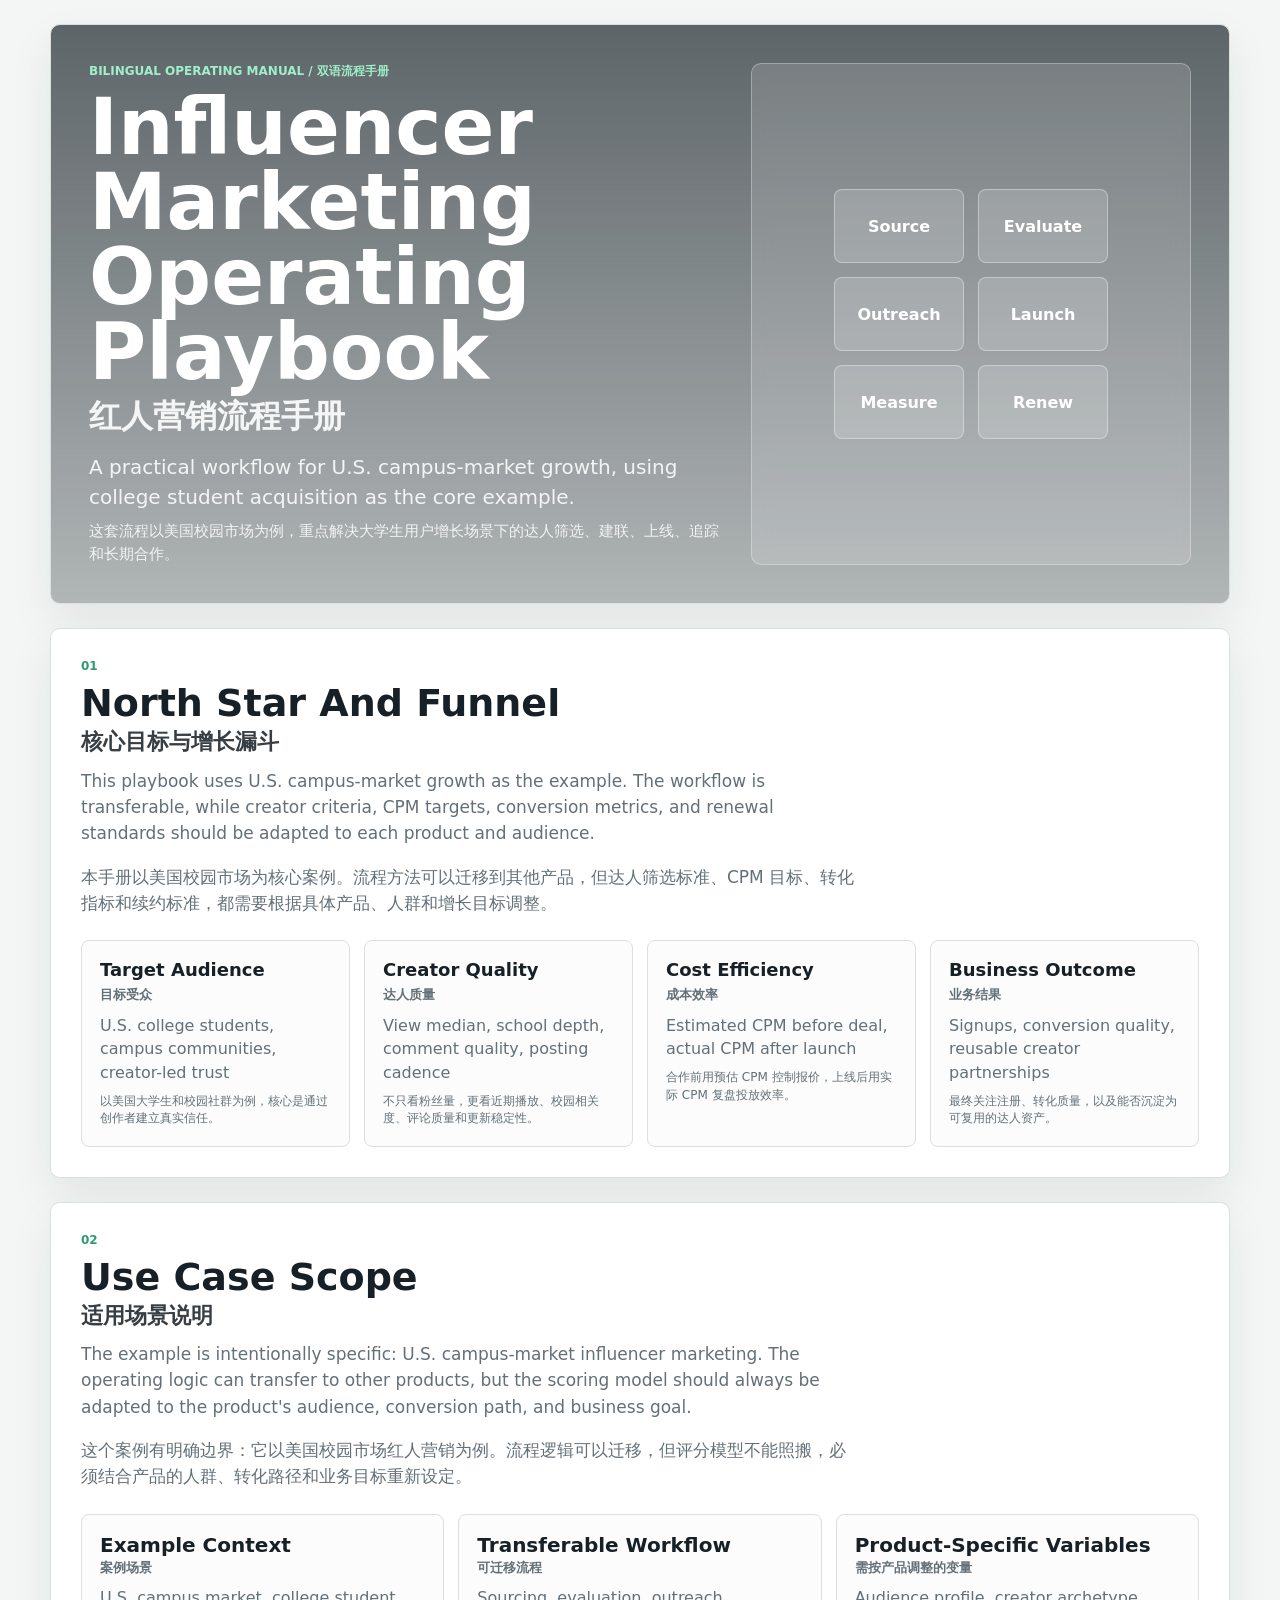
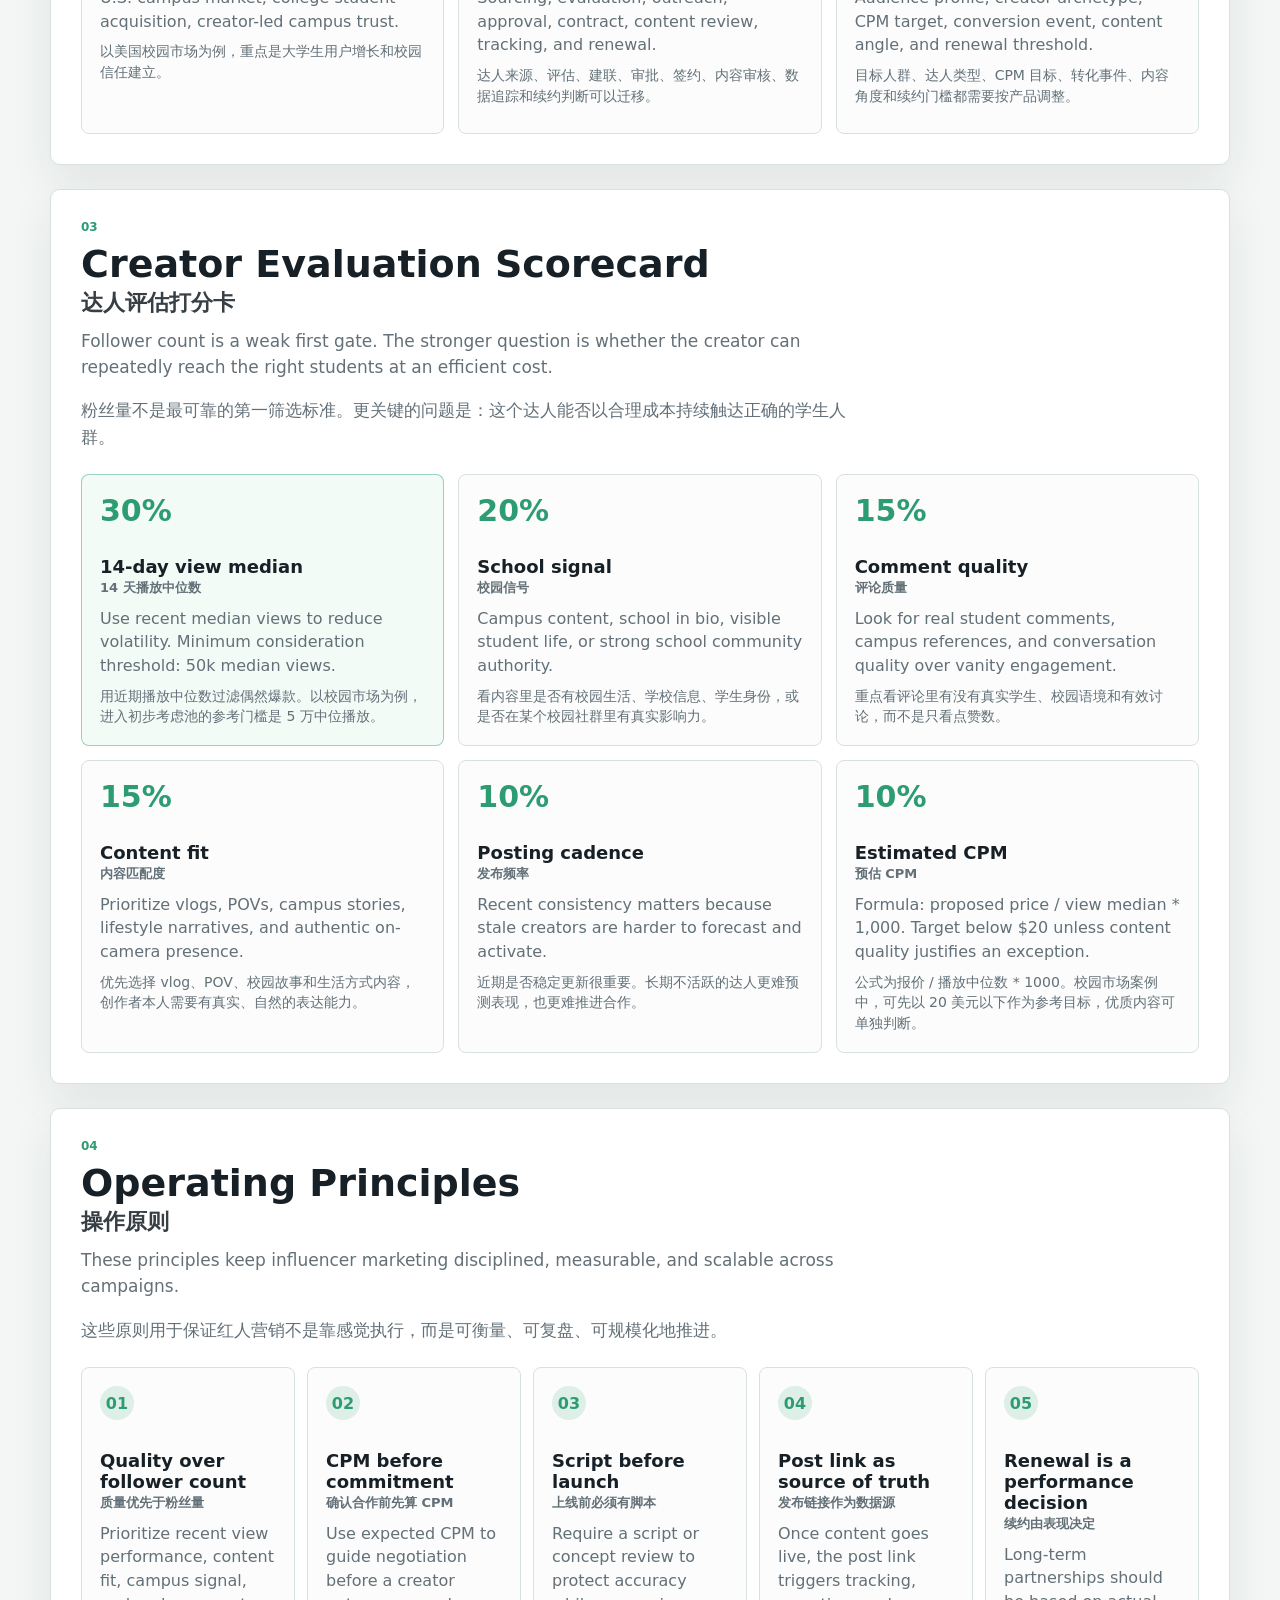
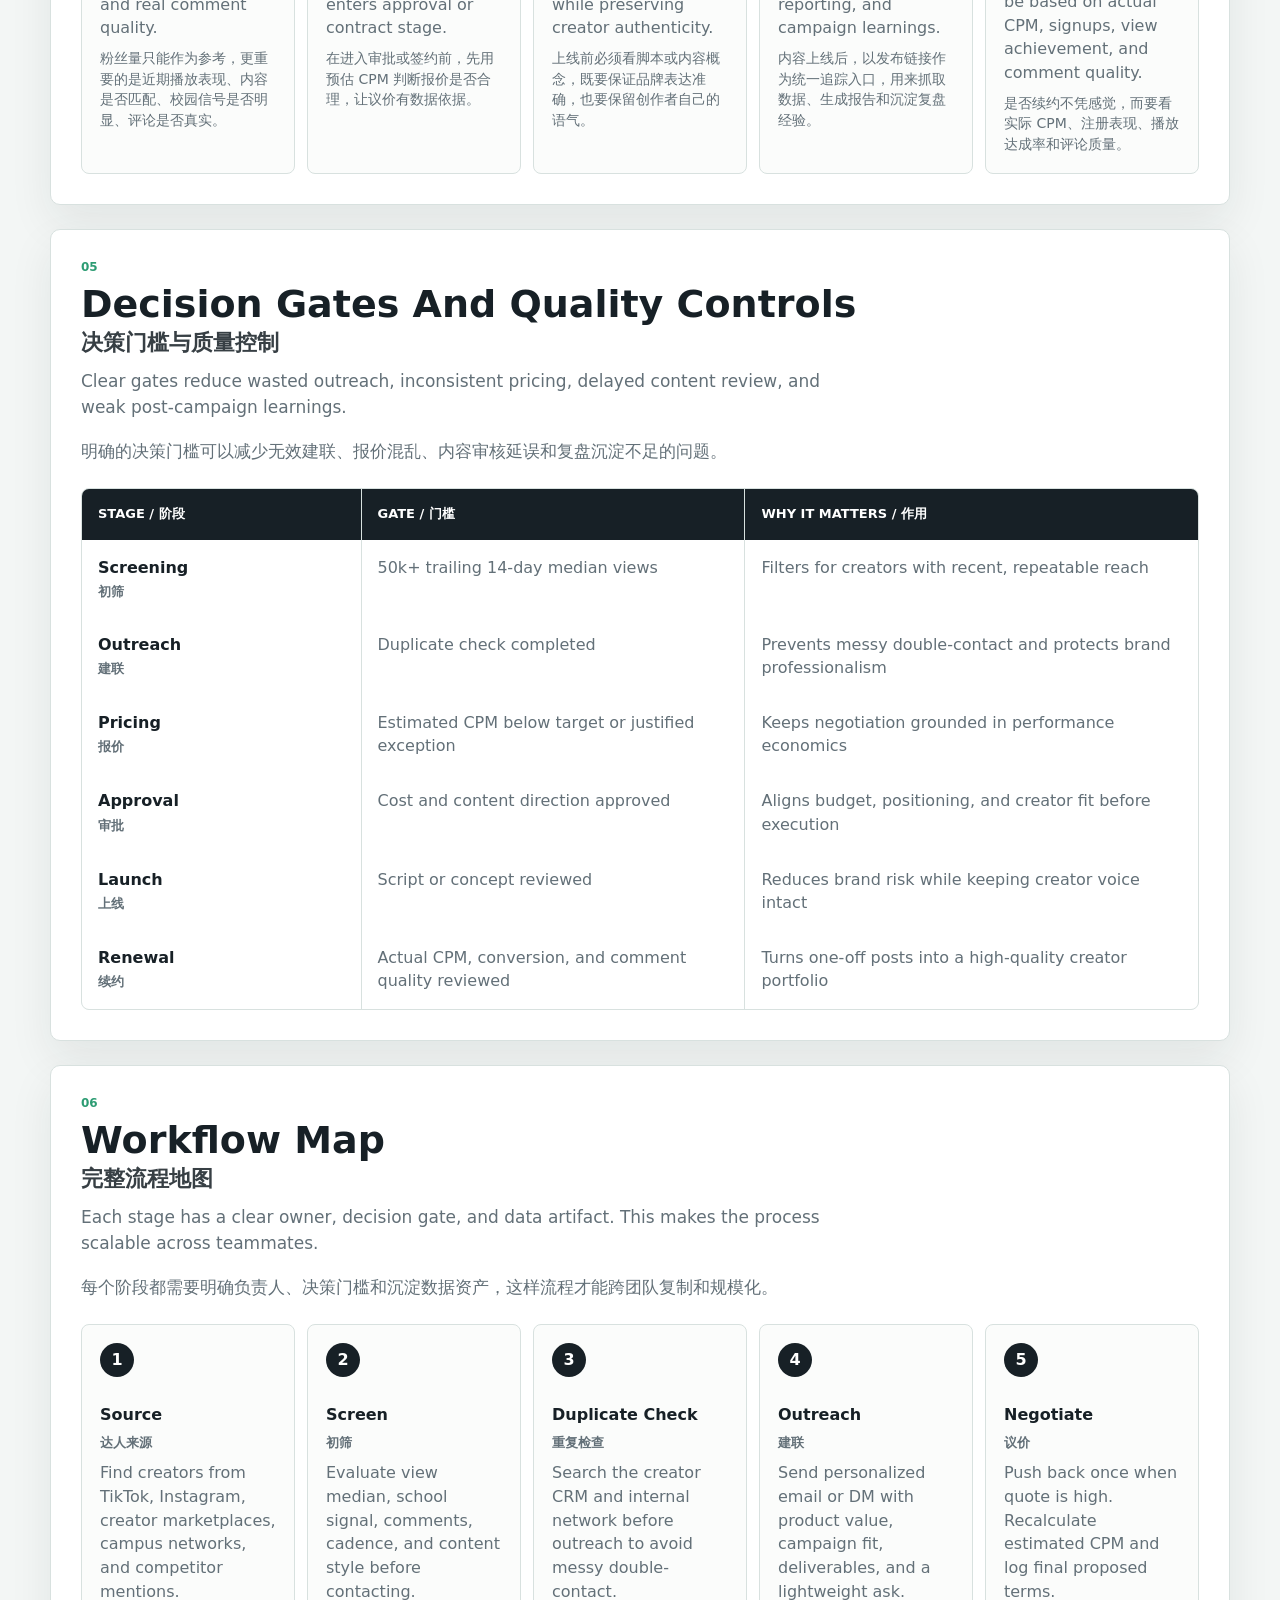
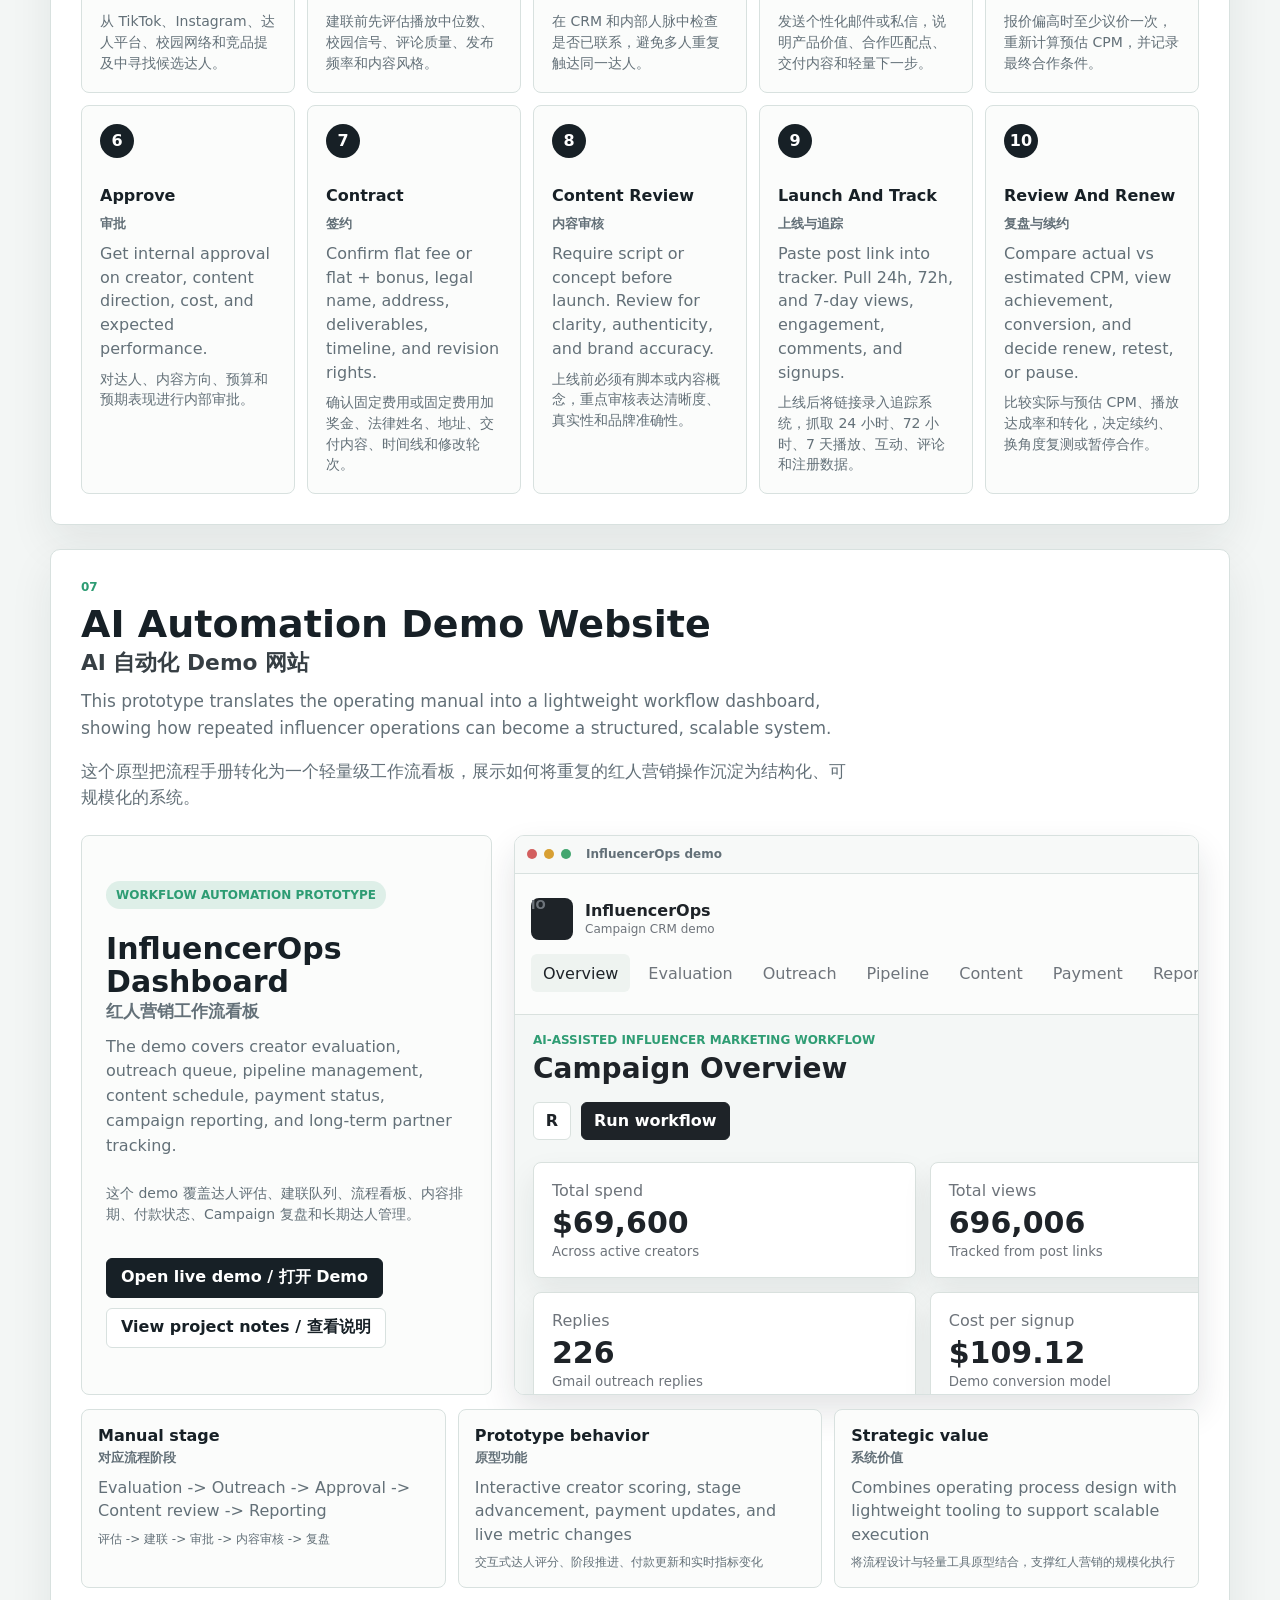
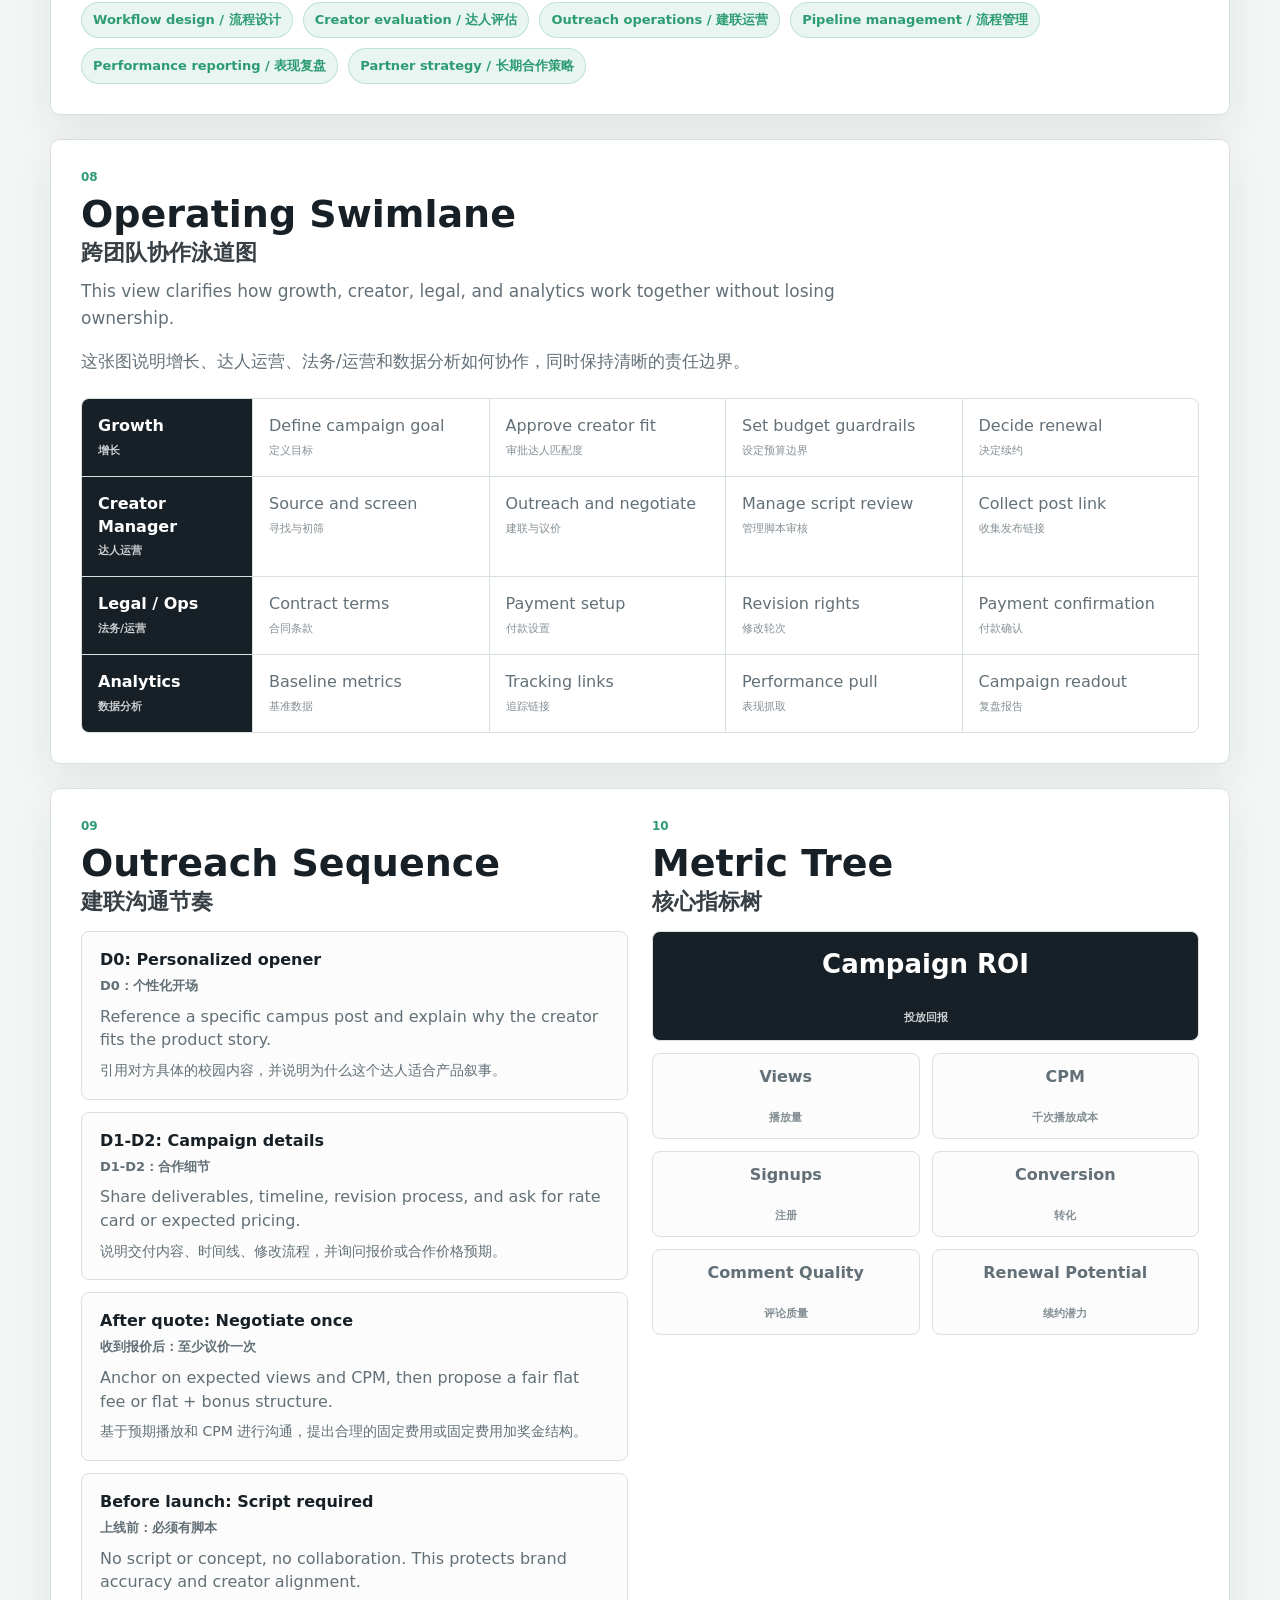
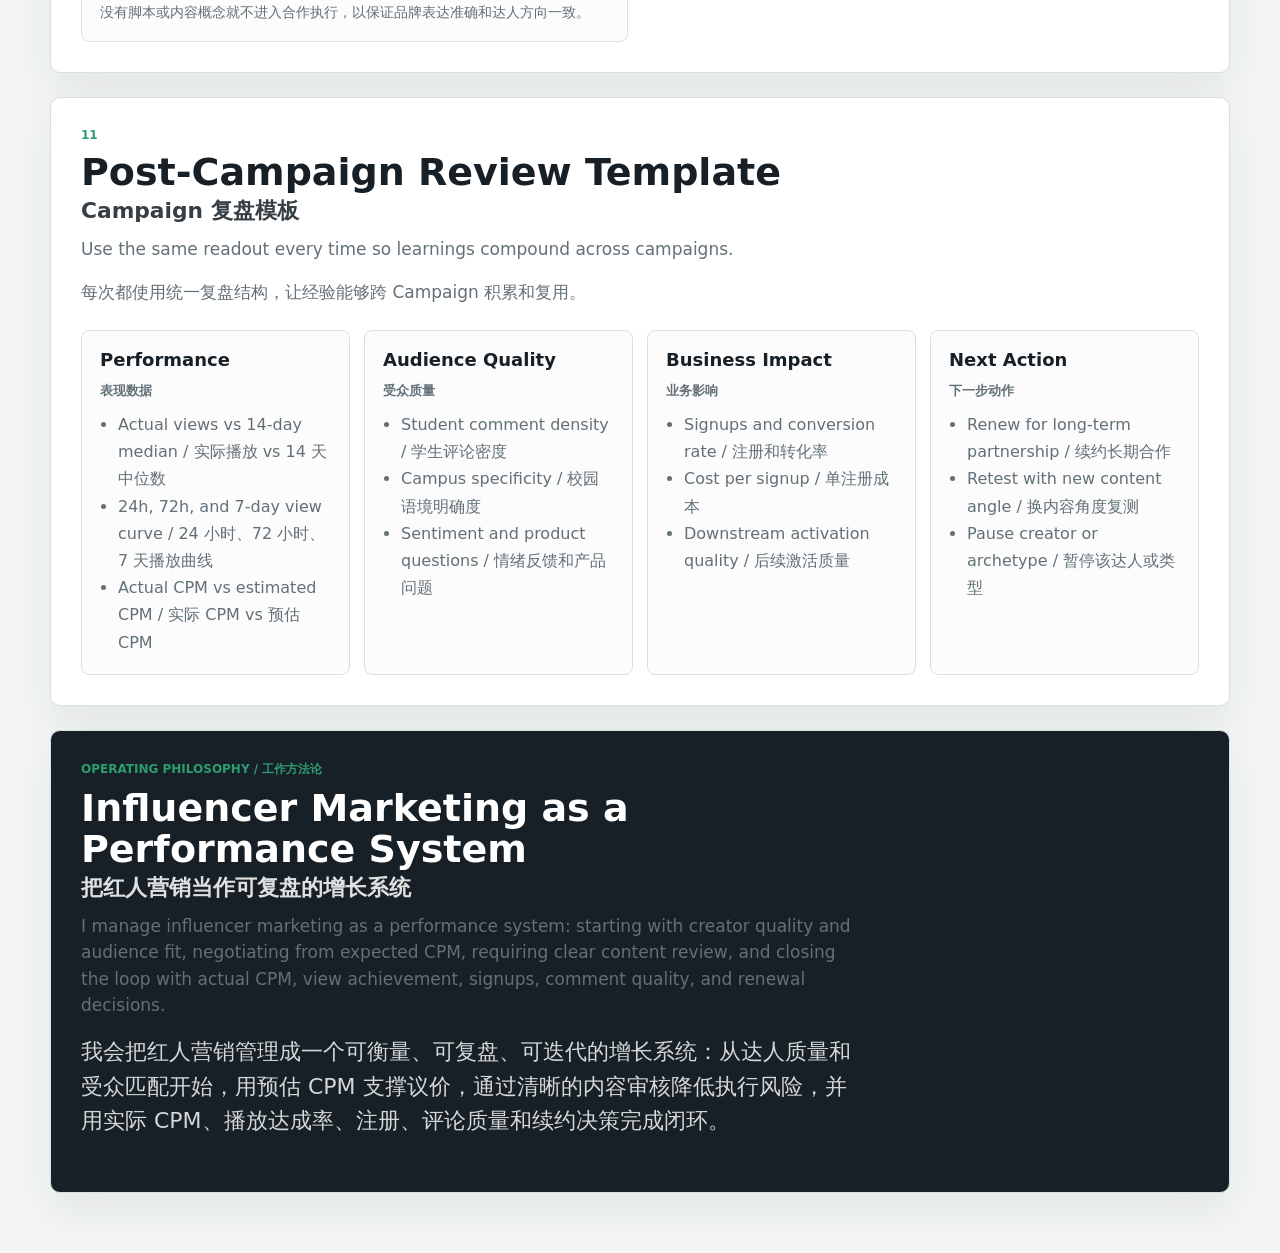
==== commit b527ebdd: "Clarify campus market scope" ====
--- a/index.html
+++ b/index.html
@@ -14,10 +14,10 @@
           <h1 id="hero-title">Influencer Marketing Operating Playbook</h1>
           <h1 class="zh-title">红人营销流程手册</h1>
           <p class="intro">
-            A practical workflow for sourcing, evaluating, contracting, launching, tracking, and renewing creators in a U.S. growth team.
+            A practical workflow for U.S. campus-market growth, using college student acquisition as the core example.
           </p>
           <p class="intro zh">
-            一套适用于美国增长团队的红人营销工作流，覆盖达人筛选、评估、建联、签约、上线、数据追踪与长期合作。
+            这套流程以美国校园市场为例，重点解决大学生用户增长场景下的达人筛选、建联、上线、追踪和长期合作。
           </p>
         </div>
         <div class="hero-panel" aria-label="Operating loop summary">
@@ -37,33 +37,33 @@
           <p class="label">01</p>
           <h2>North Star And Funnel</h2>
           <h2 class="zh-heading">核心目标与增长漏斗</h2>
-          <p>Influencer marketing should be managed as a repeatable growth system, not a one-off creator list.</p>
-          <p class="zh">红人营销不应该只是一次性的达人名单，而应该被管理成一个可复用、可追踪、可优化的增长系统。</p>
+          <p>This playbook uses U.S. campus-market growth as the example. The workflow is transferable, while creator criteria, CPM targets, conversion metrics, and renewal standards should be adapted to each product and audience.</p>
+          <p class="zh">本手册以美国校园市场为核心案例。流程方法可以迁移到其他产品，但达人筛选标准、CPM 目标、转化指标和续约标准，都需要根据具体产品、人群和增长目标调整。</p>
         </div>
         <div class="funnel-grid">
           <article class="funnel-step">
             <strong>Target Audience</strong>
             <em>目标受众</em>
             <span>U.S. college students, campus communities, creator-led trust</span>
-            <small>美国大学生、校园社群、由创作者建立的信任</small>
+            <small>以美国大学生和校园社群为例，核心是通过创作者建立真实信任。</small>
           </article>
           <article class="funnel-step">
             <strong>Creator Quality</strong>
             <em>达人质量</em>
             <span>View median, school depth, comment quality, posting cadence</span>
-            <small>播放中位数、校园渗透、评论质量、发布频率</small>
+            <small>不只看粉丝量，更看近期播放、校园相关度、评论质量和更新稳定性。</small>
           </article>
           <article class="funnel-step">
             <strong>Cost Efficiency</strong>
             <em>成本效率</em>
             <span>Estimated CPM before deal, actual CPM after launch</span>
-            <small>合作前预估 CPM，上线后复盘实际 CPM</small>
+            <small>合作前用预估 CPM 控制报价，上线后用实际 CPM 复盘投放效率。</small>
           </article>
           <article class="funnel-step">
             <strong>Business Outcome</strong>
             <em>业务结果</em>
             <span>Signups, conversion quality, reusable creator partnerships</span>
-            <small>注册、转化质量、可长期复用的达人资产</small>
+            <small>最终关注注册、转化质量，以及能否沉淀为可复用的达人资产。</small>
           </article>
         </div>
       </section>
@@ -71,6 +71,36 @@
       <section class="section">
         <div class="section-heading">
           <p class="label">02</p>
+          <h2>Use Case Scope</h2>
+          <h2 class="zh-heading">适用场景说明</h2>
+          <p>The example is intentionally specific: U.S. campus-market influencer marketing. The operating logic can transfer to other products, but the scoring model should always be adapted to the product's audience, conversion path, and business goal.</p>
+          <p class="zh">这个案例有明确边界：它以美国校园市场红人营销为例。流程逻辑可以迁移，但评分模型不能照搬，必须结合产品的人群、转化路径和业务目标重新设定。</p>
+        </div>
+        <div class="scope-grid">
+          <article>
+            <strong>Example Context</strong>
+            <em>案例场景</em>
+            <p>U.S. campus market, college student acquisition, creator-led campus trust.</p>
+            <p class="zh">以美国校园市场为例，重点是大学生用户增长和校园信任建立。</p>
+          </article>
+          <article>
+            <strong>Transferable Workflow</strong>
+            <em>可迁移流程</em>
+            <p>Sourcing, evaluation, outreach, approval, contract, content review, tracking, and renewal.</p>
+            <p class="zh">达人来源、评估、建联、审批、签约、内容审核、数据追踪和续约判断可以迁移。</p>
+          </article>
+          <article>
+            <strong>Product-Specific Variables</strong>
+            <em>需按产品调整的变量</em>
+            <p>Audience profile, creator archetype, CPM target, conversion event, content angle, and renewal threshold.</p>
+            <p class="zh">目标人群、达人类型、CPM 目标、转化事件、内容角度和续约门槛都需要按产品调整。</p>
+          </article>
+        </div>
+      </section>
+
+      <section class="section">
+        <div class="section-heading">
+          <p class="label">03</p>
           <h2>Creator Evaluation Scorecard</h2>
           <h2 class="zh-heading">达人评估打分卡</h2>
           <p>Follower count is a weak first gate. The stronger question is whether the creator can repeatedly reach the right students at an efficient cost.</p>
@@ -82,49 +112,49 @@
             <strong>14-day view median</strong>
             <em>14 天播放中位数</em>
             <p>Use recent median views to reduce volatility. Minimum consideration threshold: 50k median views.</p>
-            <p class="zh">用近期播放中位数降低爆款波动影响。建议进入考虑池的最低门槛为 5 万中位播放。</p>
+            <p class="zh">用近期播放中位数过滤偶然爆款。以校园市场为例，进入初步考虑池的参考门槛是 5 万中位播放。</p>
           </article>
           <article class="scorecard">
             <span class="score">20%</span>
             <strong>School signal</strong>
             <em>校园信号</em>
             <p>Campus content, school in bio, visible student life, or strong school community authority.</p>
-            <p class="zh">包括校园内容、简介里的学校信息、学生生活场景，或在特定校园社群中的真实影响力。</p>
+            <p class="zh">看内容里是否有校园生活、学校信息、学生身份，或是否在某个校园社群里有真实影响力。</p>
           </article>
           <article class="scorecard">
             <span class="score">15%</span>
             <strong>Comment quality</strong>
             <em>评论质量</em>
             <p>Look for real student comments, campus references, and conversation quality over vanity engagement.</p>
-            <p class="zh">优先看真实学生评论、校园语境和互动质量，而不是只看表层点赞互动。</p>
+            <p class="zh">重点看评论里有没有真实学生、校园语境和有效讨论，而不是只看点赞数。</p>
           </article>
           <article class="scorecard">
             <span class="score">15%</span>
             <strong>Content fit</strong>
             <em>内容匹配度</em>
             <p>Prioritize vlogs, POVs, campus stories, lifestyle narratives, and authentic on-camera presence.</p>
-            <p class="zh">优先选择 vlog、POV、校园故事、生活方式叙事，以及有真实镜头表现力的创作者。</p>
+            <p class="zh">优先选择 vlog、POV、校园故事和生活方式内容，创作者本人需要有真实、自然的表达能力。</p>
           </article>
           <article class="scorecard">
             <span class="score">10%</span>
             <strong>Posting cadence</strong>
             <em>发布频率</em>
             <p>Recent consistency matters because stale creators are harder to forecast and activate.</p>
-            <p class="zh">近期稳定更新很重要，因为长期不活跃的达人更难预测表现，也更难被有效激活。</p>
+            <p class="zh">近期是否稳定更新很重要。长期不活跃的达人更难预测表现，也更难推进合作。</p>
           </article>
           <article class="scorecard">
             <span class="score">10%</span>
             <strong>Estimated CPM</strong>
             <em>预估 CPM</em>
             <p>Formula: proposed price / view median * 1,000. Target below $20 unless content quality justifies an exception.</p>
-            <p class="zh">公式：报价 / 播放中位数 * 1000。目标低于 20 美元，除非内容质量特别强。</p>
-          </article>
-        </div>
-      </section>
-
-      <section class="section">
-        <div class="section-heading">
-          <p class="label">03</p>
+            <p class="zh">公式为报价 / 播放中位数 * 1000。校园市场案例中，可先以 20 美元以下作为参考目标，优质内容可单独判断。</p>
+          </article>
+        </div>
+      </section>
+
+      <section class="section">
+        <div class="section-heading">
+          <p class="label">04</p>
           <h2>Operating Principles</h2>
           <h2 class="zh-heading">操作原则</h2>
           <p>These principles keep influencer marketing disciplined, measurable, and scalable across campaigns.</p>
@@ -136,42 +166,42 @@
             <strong>Quality over follower count</strong>
             <em>质量优先于粉丝量</em>
             <p>Prioritize recent view performance, content fit, campus signal, and real comment quality.</p>
-            <p class="zh">优先看近期播放表现、内容匹配、校园信号和真实评论质量。</p>
+            <p class="zh">粉丝量只能作为参考，更重要的是近期播放表现、内容是否匹配、校园信号是否明显、评论是否真实。</p>
           </article>
           <article>
             <span>02</span>
             <strong>CPM before commitment</strong>
             <em>确认合作前先算 CPM</em>
             <p>Use expected CPM to guide negotiation before a creator enters approval or contract stage.</p>
-            <p class="zh">在达人进入审批或签约前，用预估 CPM 支撑议价和预算判断。</p>
+            <p class="zh">在进入审批或签约前，先用预估 CPM 判断报价是否合理，让议价有数据依据。</p>
           </article>
           <article>
             <span>03</span>
             <strong>Script before launch</strong>
             <em>上线前必须有脚本</em>
             <p>Require a script or concept review to protect accuracy while preserving creator authenticity.</p>
-            <p class="zh">通过脚本或内容概念审核保证表达准确，同时保留创作者真实风格。</p>
+            <p class="zh">上线前必须看脚本或内容概念，既要保证品牌表达准确，也要保留创作者自己的语气。</p>
           </article>
           <article>
             <span>04</span>
             <strong>Post link as source of truth</strong>
             <em>发布链接作为数据源</em>
             <p>Once content goes live, the post link triggers tracking, reporting, and campaign learnings.</p>
-            <p class="zh">内容上线后，以发布链接作为追踪、复盘和经验沉淀的核心数据入口。</p>
+            <p class="zh">内容上线后，以发布链接作为统一追踪入口，用来抓取数据、生成报告和沉淀复盘经验。</p>
           </article>
           <article>
             <span>05</span>
             <strong>Renewal is a performance decision</strong>
             <em>续约由表现决定</em>
             <p>Long-term partnerships should be based on actual CPM, signups, view achievement, and comment quality.</p>
-            <p class="zh">长期合作应基于实际 CPM、注册、播放达成率和评论质量，而不是主观印象。</p>
-          </article>
-        </div>
-      </section>
-
-      <section class="section">
-        <div class="section-heading">
-          <p class="label">04</p>
+            <p class="zh">是否续约不凭感觉，而要看实际 CPM、注册表现、播放达成率和评论质量。</p>
+          </article>
+        </div>
+      </section>
+
+      <section class="section">
+        <div class="section-heading">
+          <p class="label">05</p>
           <h2>Decision Gates And Quality Controls</h2>
           <h2 class="zh-heading">决策门槛与质量控制</h2>
           <p>Clear gates reduce wasted outreach, inconsistent pricing, delayed content review, and weak post-campaign learnings.</p>
@@ -218,7 +248,7 @@
 
       <section class="section">
         <div class="section-heading">
-          <p class="label">05</p>
+          <p class="label">06</p>
           <h2>Workflow Map</h2>
           <h2 class="zh-heading">完整流程地图</h2>
           <p>Each stage has a clear owner, decision gate, and data artifact. This makes the process scalable across teammates.</p>
@@ -300,7 +330,7 @@
 
       <section class="section">
         <div class="section-heading">
-          <p class="label">06</p>
+          <p class="label">07</p>
           <h2>AI Automation Demo Website</h2>
           <h2 class="zh-heading">AI 自动化 Demo 网站</h2>
           <p>This prototype translates the operating manual into a lightweight workflow dashboard, showing how repeated influencer operations can become a structured, scalable system.</p>
@@ -362,7 +392,7 @@
 
       <section class="section">
         <div class="section-heading">
-          <p class="label">07</p>
+          <p class="label">08</p>
           <h2>Operating Swimlane</h2>
           <h2 class="zh-heading">跨团队协作泳道图</h2>
           <p>This view clarifies how growth, creator, legal, and analytics work together without losing ownership.</p>
@@ -395,7 +425,7 @@
       <section class="section two-column">
         <div>
           <div class="section-heading compact">
-            <p class="label">08</p>
+            <p class="label">09</p>
             <h2>Outreach Sequence</h2>
             <h2 class="zh-heading">建联沟通节奏</h2>
           </div>
@@ -428,7 +458,7 @@
         </div>
         <div>
           <div class="section-heading compact">
-            <p class="label">09</p>
+            <p class="label">10</p>
             <h2>Metric Tree</h2>
             <h2 class="zh-heading">核心指标树</h2>
           </div>
@@ -446,7 +476,7 @@
 
       <section class="section">
         <div class="section-heading">
-          <p class="label">10</p>
+          <p class="label">11</p>
           <h2>Post-Campaign Review Template</h2>
           <h2 class="zh-heading">Campaign 复盘模板</h2>
           <p>Use the same readout every time so learnings compound across campaigns.</p>
--- a/playbook.css
+++ b/playbook.css
@@ -211,6 +211,7 @@
 }
 
 .funnel-grid,
+.scope-grid,
 .scorecard-grid,
 .review-grid {
   display: grid;
@@ -221,7 +222,12 @@
   grid-template-columns: repeat(4, minmax(0, 1fr));
 }
 
+.scope-grid {
+  grid-template-columns: repeat(3, minmax(0, 1fr));
+}
+
 .funnel-step,
+.scope-grid article,
 .scorecard,
 .workflow-map article,
 .sequence article,
@@ -236,7 +242,12 @@
   min-height: 150px;
 }
 
+.scope-grid article {
+  min-height: 220px;
+}
+
 .funnel-step strong,
+.scope-grid strong,
 .funnel-step span,
 .scorecard strong,
 .scorecard p {
@@ -248,7 +259,13 @@
   font-size: 18px;
 }
 
+.scope-grid strong {
+  margin-bottom: 2px;
+  font-size: 20px;
+}
+
 .funnel-step span,
+.scope-grid p,
 .scorecard p,
 .workflow-map p,
 .sequence p {
@@ -258,6 +275,7 @@
 }
 
 .funnel-step .zh,
+.scope-grid .zh,
 .scorecard .zh,
 .workflow-map .zh,
 .sequence .zh,
@@ -708,6 +726,7 @@
   }
 
   .funnel-grid,
+  .scope-grid,
   .principle-grid,
   .scorecard-grid,
   .workflow-map,
@@ -729,6 +748,7 @@
   .loop,
   .demo-mapping,
   .funnel-grid,
+  .scope-grid,
   .principle-grid,
   .scorecard-grid,
   .workflow-map,
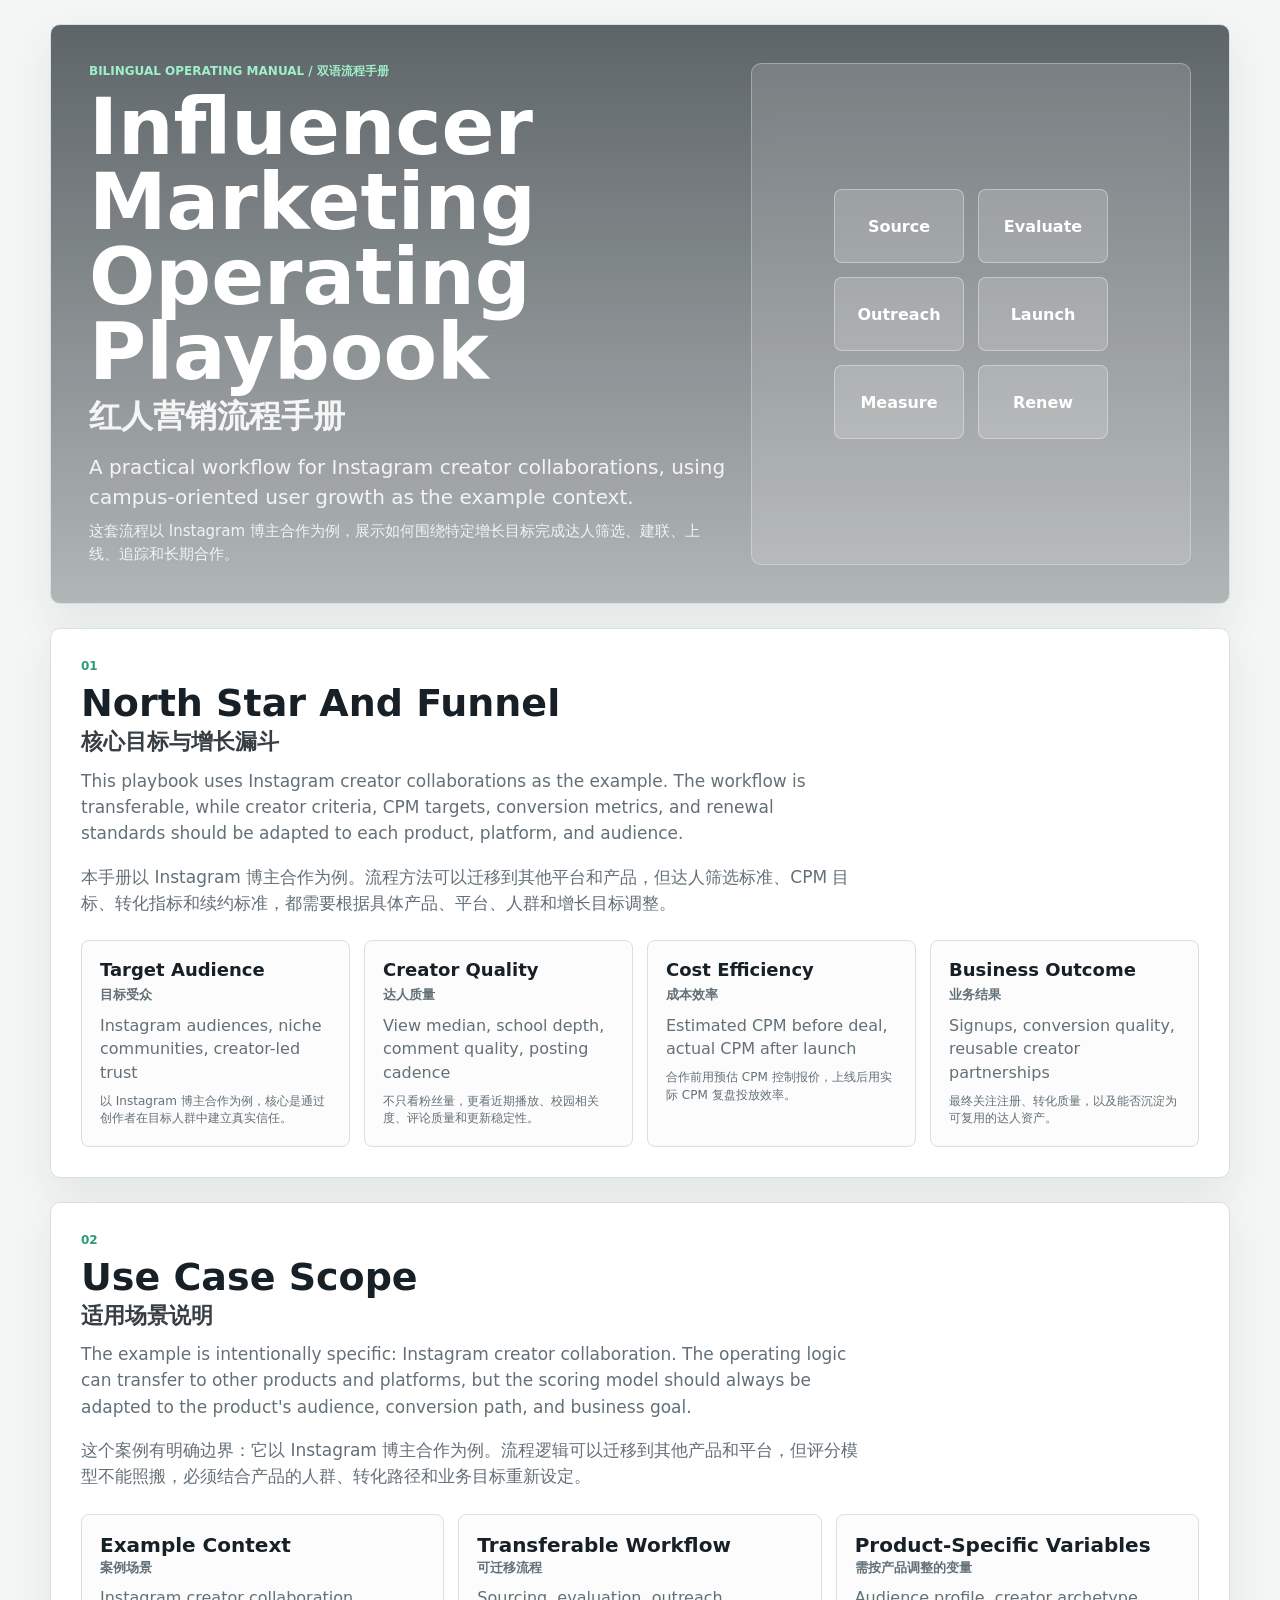
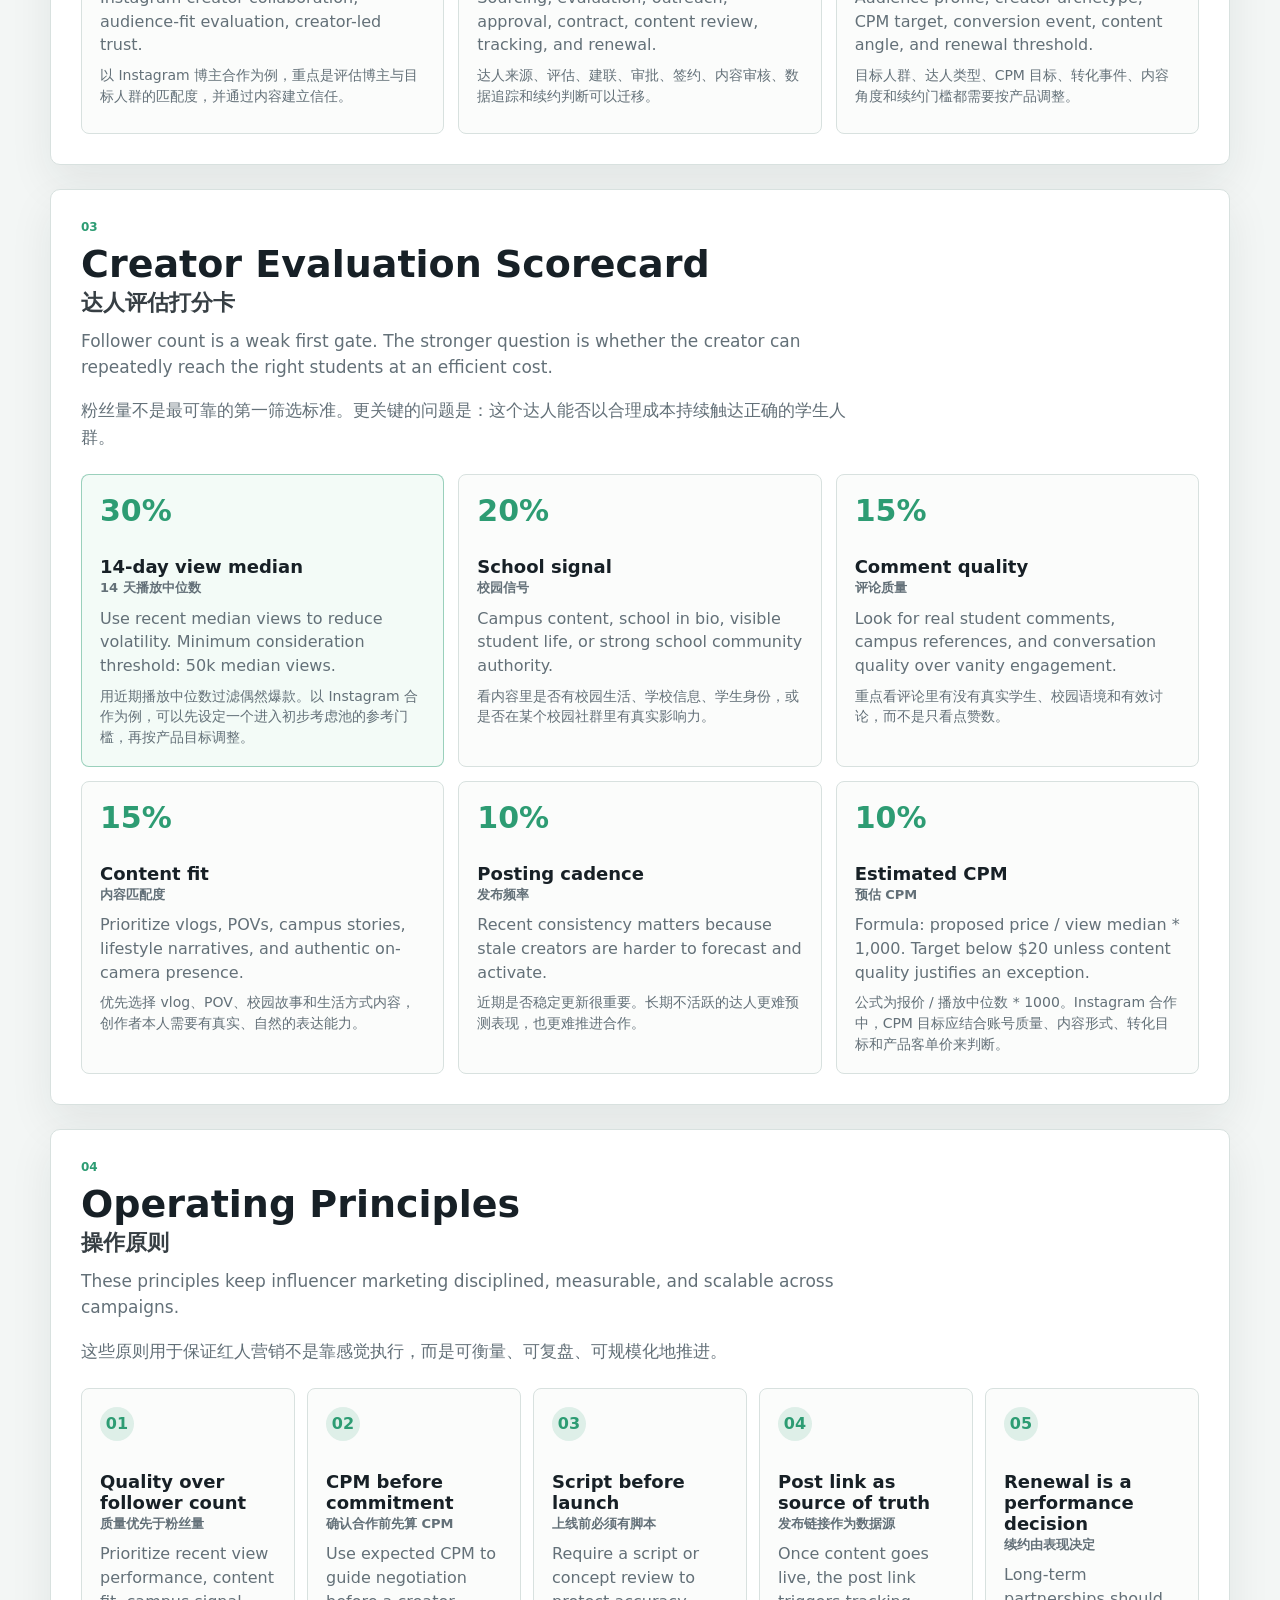
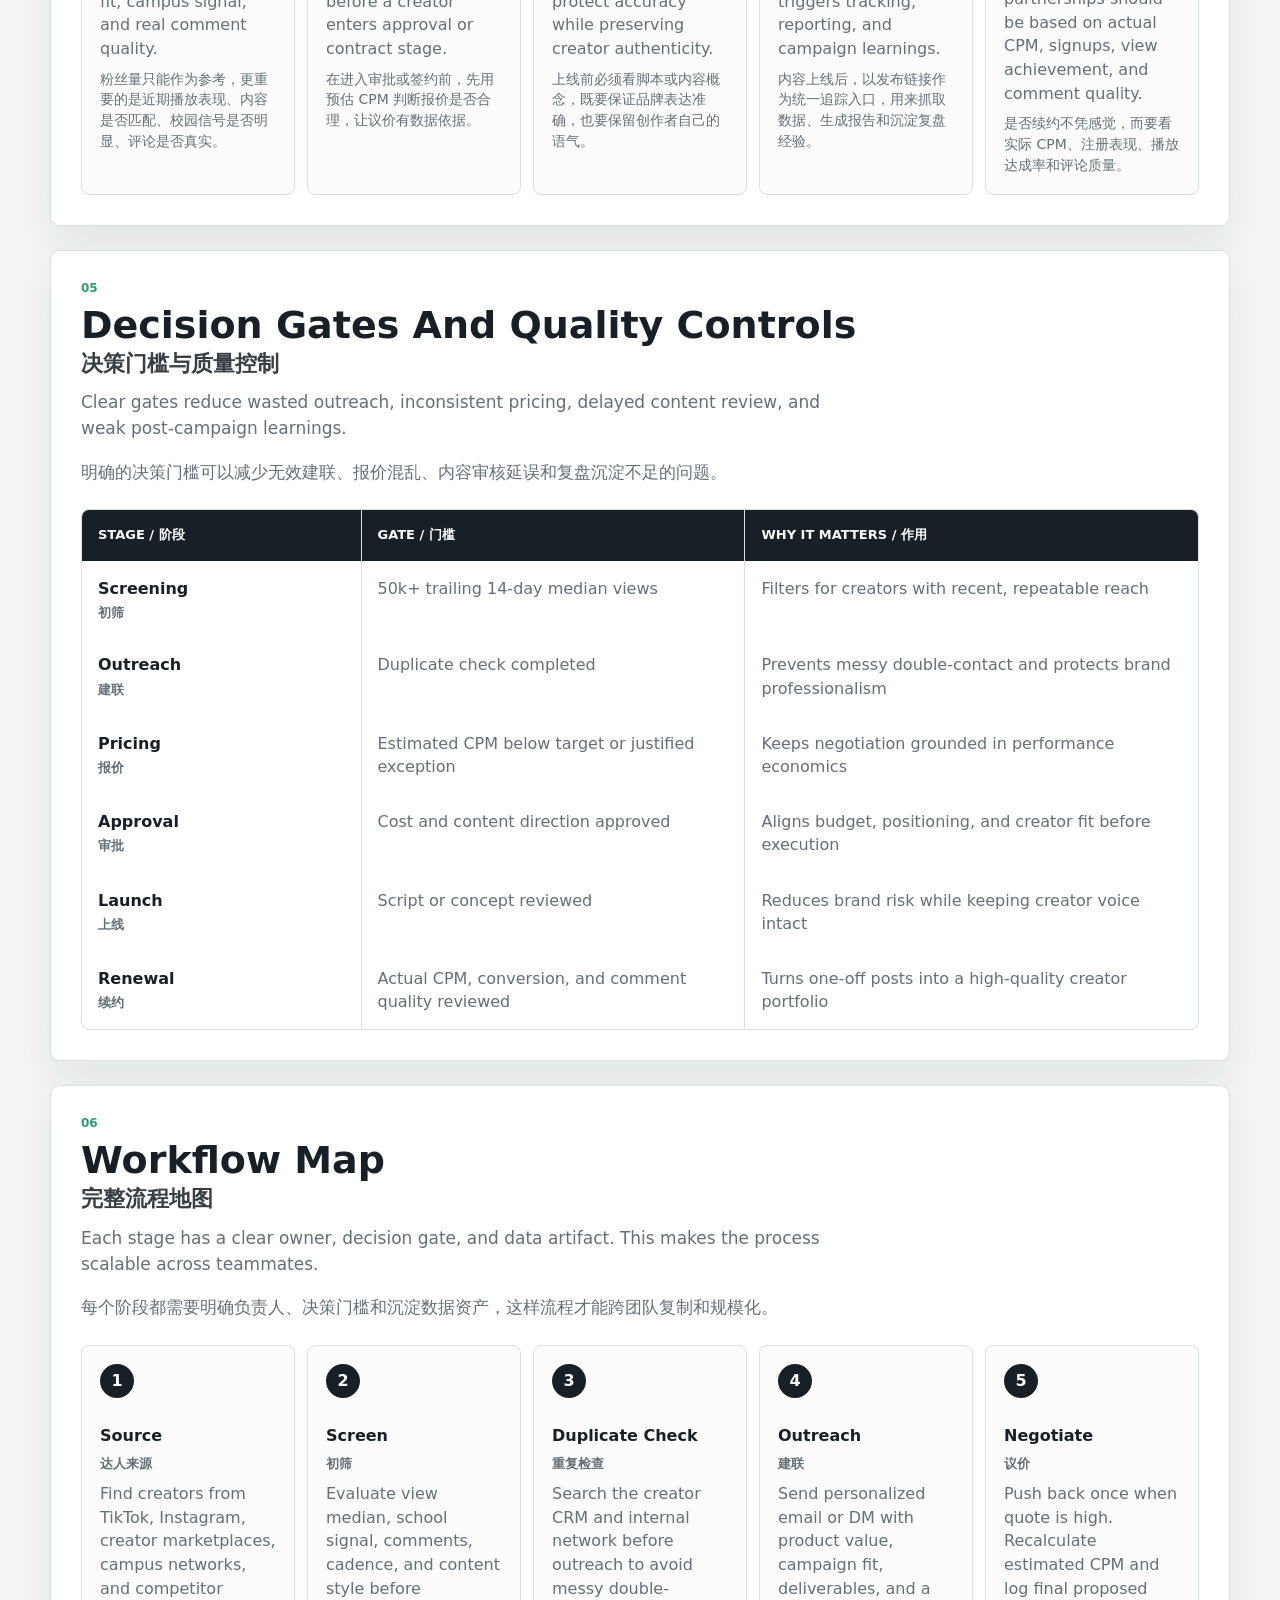
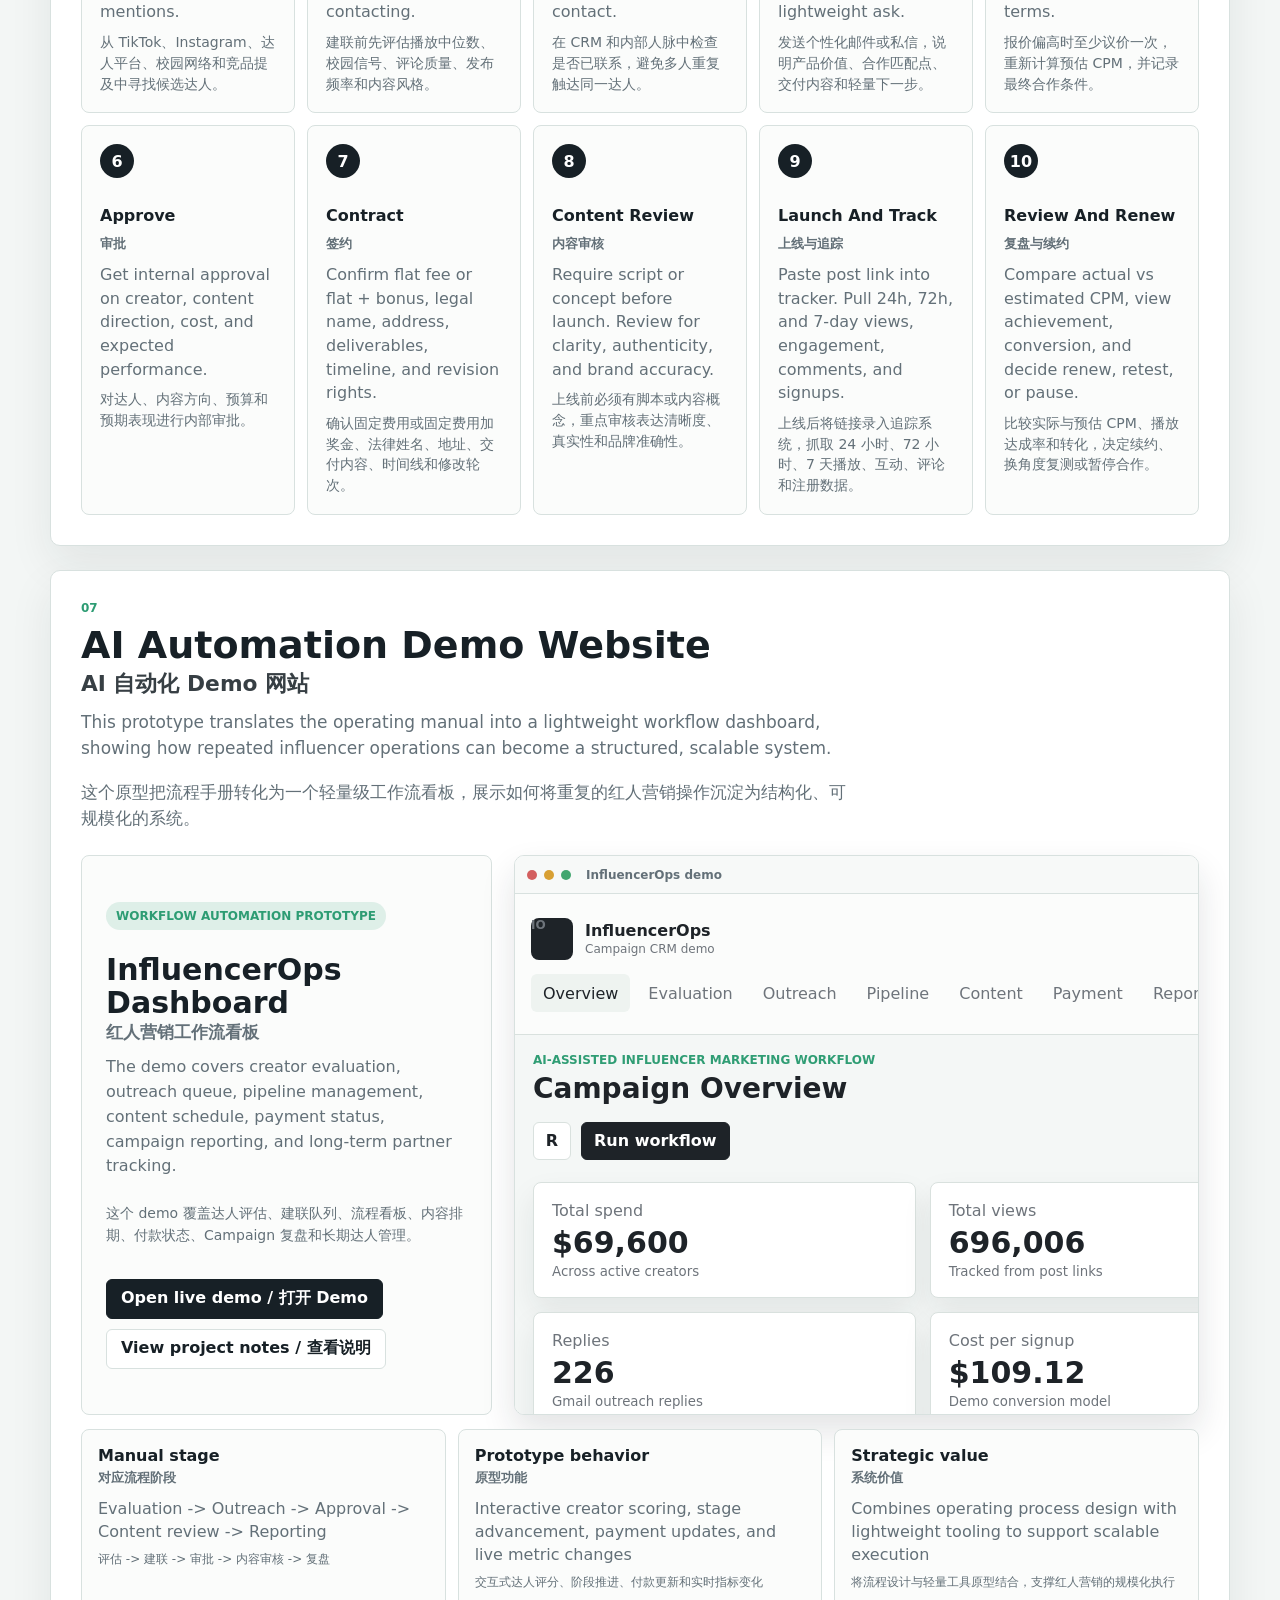
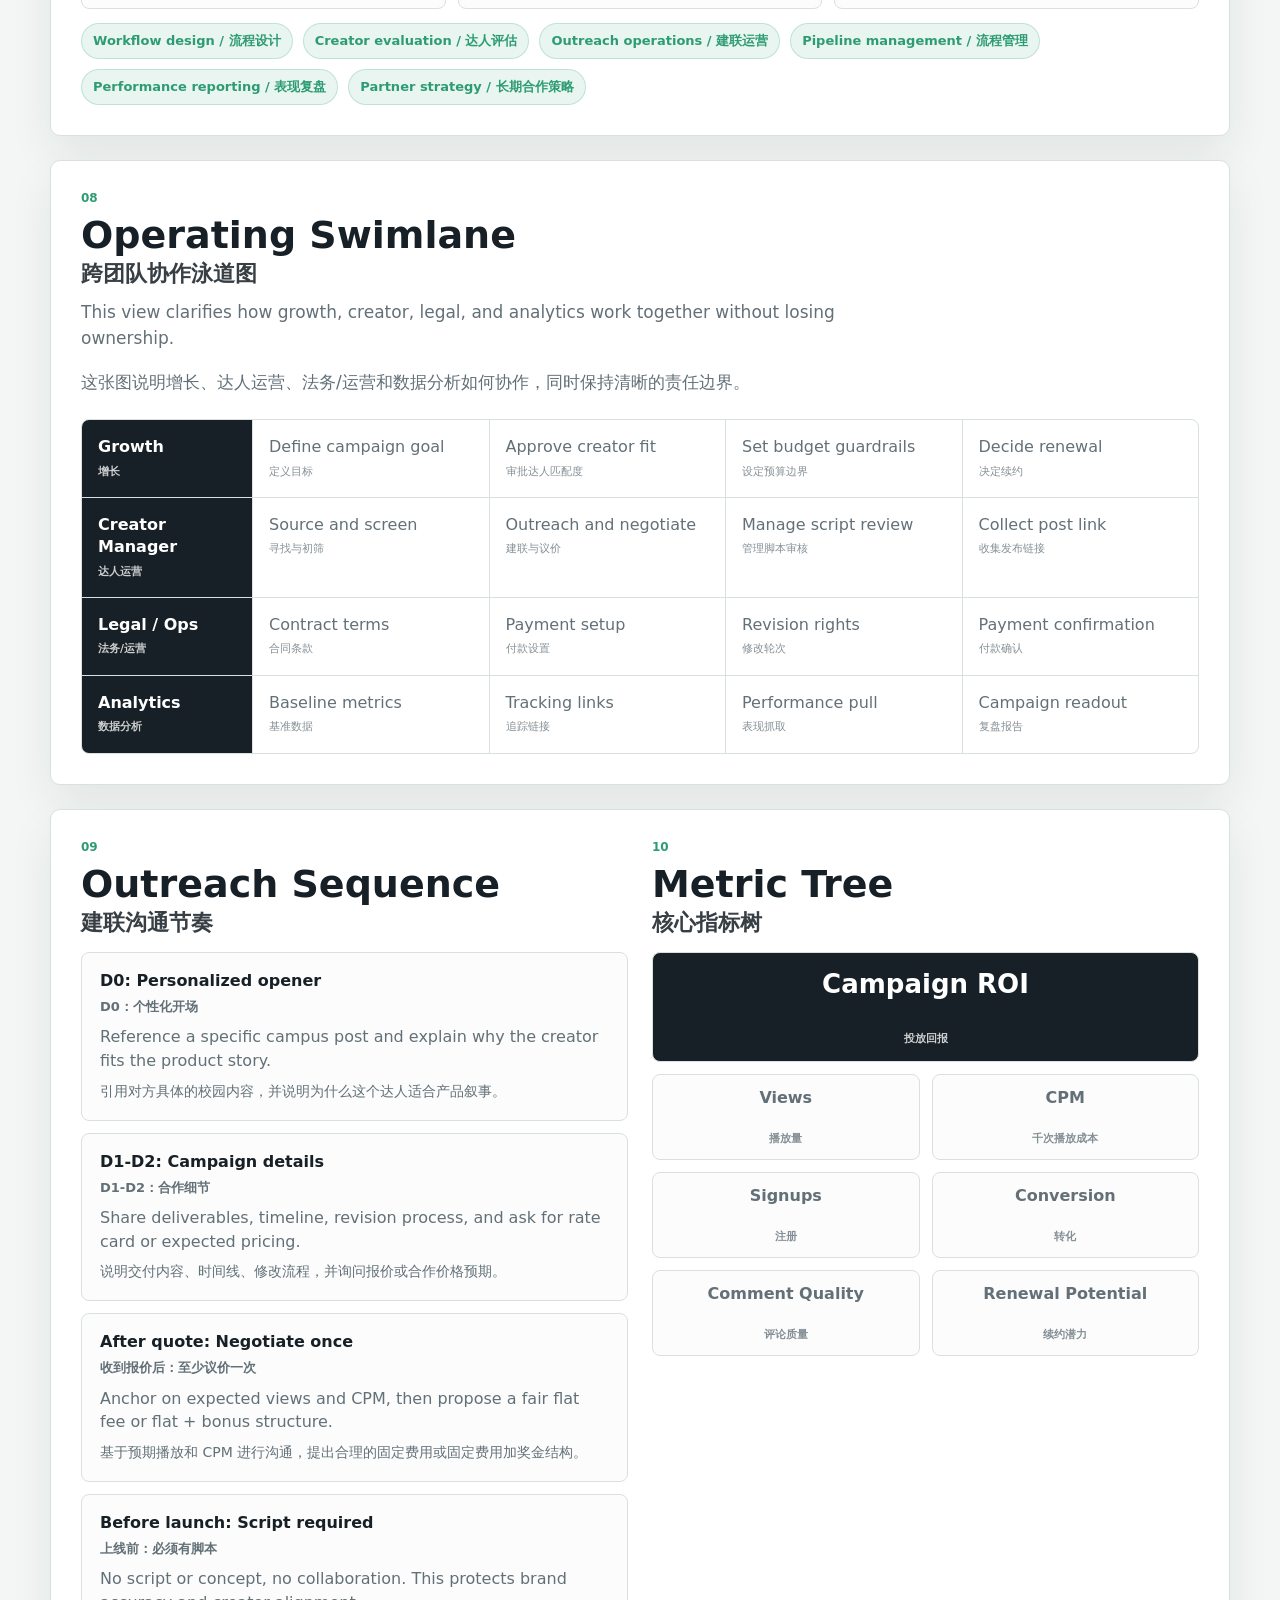
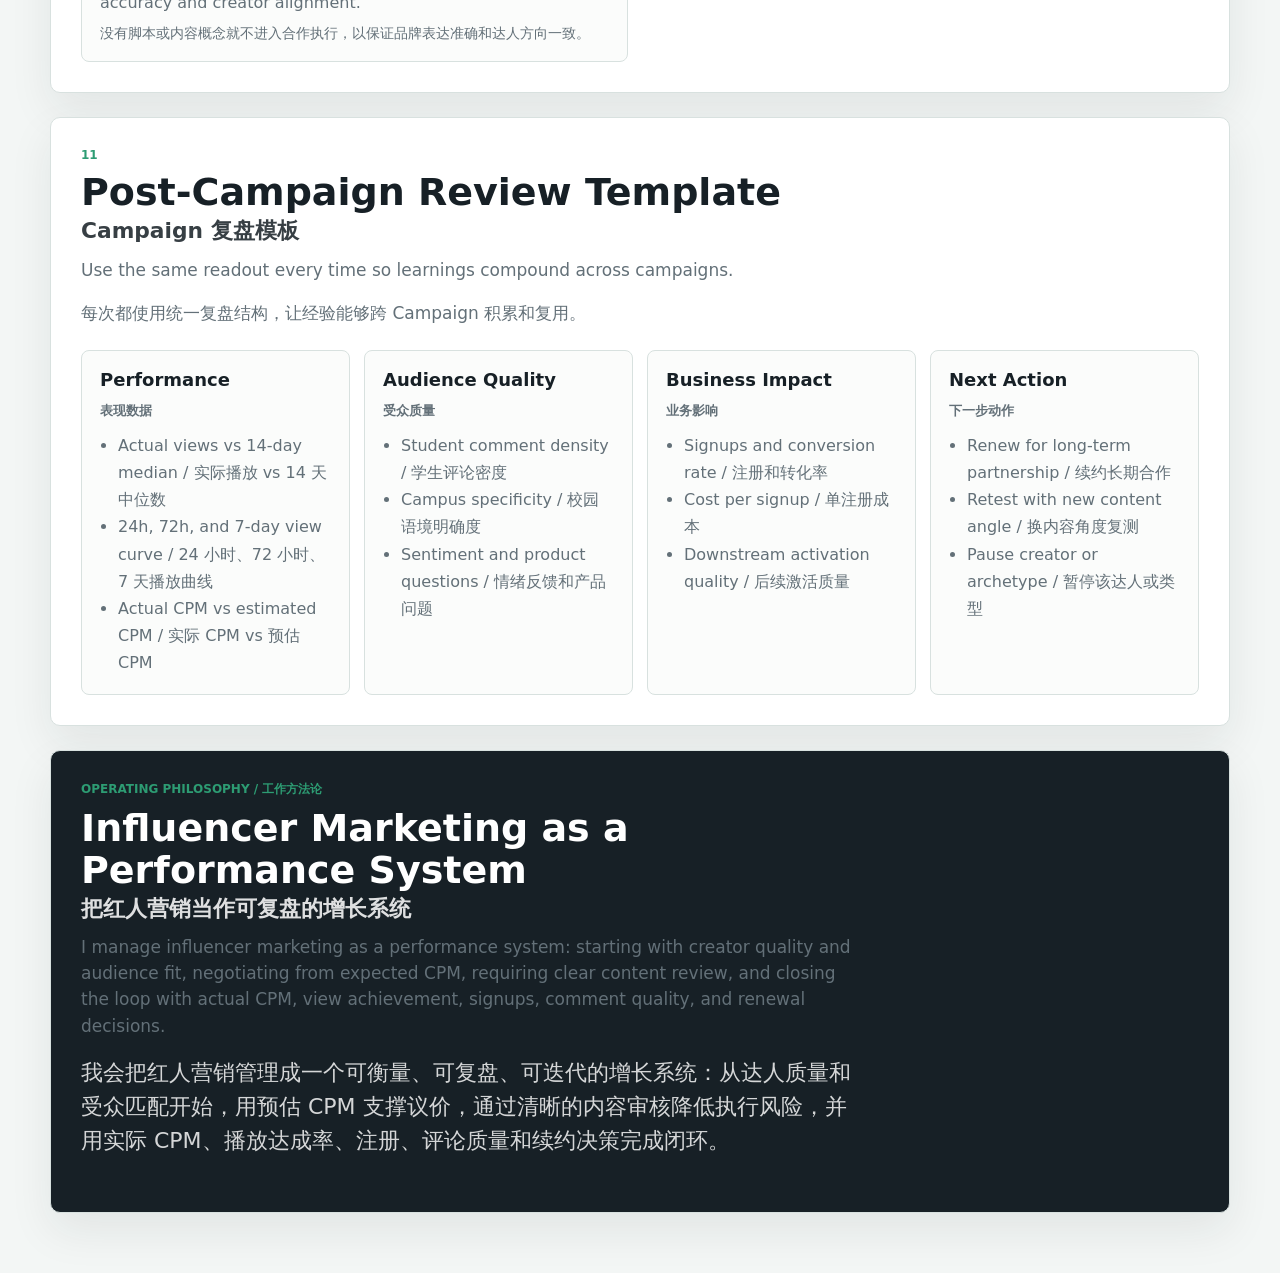
==== commit 2b094ceb: "Position playbook around Instagram creator collaborations" ====
--- a/index.html
+++ b/index.html
@@ -14,10 +14,10 @@
           <h1 id="hero-title">Influencer Marketing Operating Playbook</h1>
           <h1 class="zh-title">红人营销流程手册</h1>
           <p class="intro">
-            A practical workflow for U.S. campus-market growth, using college student acquisition as the core example.
+            A practical workflow for Instagram creator collaborations, using campus-oriented user growth as the example context.
           </p>
           <p class="intro zh">
-            这套流程以美国校园市场为例，重点解决大学生用户增长场景下的达人筛选、建联、上线、追踪和长期合作。
+            这套流程以 Instagram 博主合作为例，展示如何围绕特定增长目标完成达人筛选、建联、上线、追踪和长期合作。
           </p>
         </div>
         <div class="hero-panel" aria-label="Operating loop summary">
@@ -37,15 +37,15 @@
           <p class="label">01</p>
           <h2>North Star And Funnel</h2>
           <h2 class="zh-heading">核心目标与增长漏斗</h2>
-          <p>This playbook uses U.S. campus-market growth as the example. The workflow is transferable, while creator criteria, CPM targets, conversion metrics, and renewal standards should be adapted to each product and audience.</p>
-          <p class="zh">本手册以美国校园市场为核心案例。流程方法可以迁移到其他产品，但达人筛选标准、CPM 目标、转化指标和续约标准，都需要根据具体产品、人群和增长目标调整。</p>
+          <p>This playbook uses Instagram creator collaborations as the example. The workflow is transferable, while creator criteria, CPM targets, conversion metrics, and renewal standards should be adapted to each product, platform, and audience.</p>
+          <p class="zh">本手册以 Instagram 博主合作为例。流程方法可以迁移到其他平台和产品，但达人筛选标准、CPM 目标、转化指标和续约标准，都需要根据具体产品、平台、人群和增长目标调整。</p>
         </div>
         <div class="funnel-grid">
           <article class="funnel-step">
             <strong>Target Audience</strong>
             <em>目标受众</em>
-            <span>U.S. college students, campus communities, creator-led trust</span>
-            <small>以美国大学生和校园社群为例，核心是通过创作者建立真实信任。</small>
+            <span>Instagram audiences, niche communities, creator-led trust</span>
+            <small>以 Instagram 博主合作为例，核心是通过创作者在目标人群中建立真实信任。</small>
           </article>
           <article class="funnel-step">
             <strong>Creator Quality</strong>
@@ -73,15 +73,15 @@
           <p class="label">02</p>
           <h2>Use Case Scope</h2>
           <h2 class="zh-heading">适用场景说明</h2>
-          <p>The example is intentionally specific: U.S. campus-market influencer marketing. The operating logic can transfer to other products, but the scoring model should always be adapted to the product's audience, conversion path, and business goal.</p>
-          <p class="zh">这个案例有明确边界：它以美国校园市场红人营销为例。流程逻辑可以迁移，但评分模型不能照搬，必须结合产品的人群、转化路径和业务目标重新设定。</p>
+          <p>The example is intentionally specific: Instagram creator collaboration. The operating logic can transfer to other products and platforms, but the scoring model should always be adapted to the product's audience, conversion path, and business goal.</p>
+          <p class="zh">这个案例有明确边界：它以 Instagram 博主合作为例。流程逻辑可以迁移到其他产品和平台，但评分模型不能照搬，必须结合产品的人群、转化路径和业务目标重新设定。</p>
         </div>
         <div class="scope-grid">
           <article>
             <strong>Example Context</strong>
             <em>案例场景</em>
-            <p>U.S. campus market, college student acquisition, creator-led campus trust.</p>
-            <p class="zh">以美国校园市场为例，重点是大学生用户增长和校园信任建立。</p>
+            <p>Instagram creator collaboration, audience-fit evaluation, creator-led trust.</p>
+            <p class="zh">以 Instagram 博主合作为例，重点是评估博主与目标人群的匹配度，并通过内容建立信任。</p>
           </article>
           <article>
             <strong>Transferable Workflow</strong>
@@ -112,7 +112,7 @@
             <strong>14-day view median</strong>
             <em>14 天播放中位数</em>
             <p>Use recent median views to reduce volatility. Minimum consideration threshold: 50k median views.</p>
-            <p class="zh">用近期播放中位数过滤偶然爆款。以校园市场为例，进入初步考虑池的参考门槛是 5 万中位播放。</p>
+            <p class="zh">用近期播放中位数过滤偶然爆款。以 Instagram 合作为例，可以先设定一个进入初步考虑池的参考门槛，再按产品目标调整。</p>
           </article>
           <article class="scorecard">
             <span class="score">20%</span>
@@ -147,7 +147,7 @@
             <strong>Estimated CPM</strong>
             <em>预估 CPM</em>
             <p>Formula: proposed price / view median * 1,000. Target below $20 unless content quality justifies an exception.</p>
-            <p class="zh">公式为报价 / 播放中位数 * 1000。校园市场案例中，可先以 20 美元以下作为参考目标，优质内容可单独判断。</p>
+            <p class="zh">公式为报价 / 播放中位数 * 1000。Instagram 合作中，CPM 目标应结合账号质量、内容形式、转化目标和产品客单价来判断。</p>
           </article>
         </div>
       </section>
--- a/playbook.css
+++ b/playbook.css
@@ -17,6 +17,7 @@
 
 body {
   margin: 0;
+  overflow-x: hidden;
   background: var(--bg);
   color: var(--ink);
   font-family: Inter, ui-sans-serif, system-ui, -apple-system, BlinkMacSystemFont, "Segoe UI", sans-serif;
@@ -42,10 +43,12 @@
     url("https://images.unsplash.com/photo-1556761175-5973dc0f32e7?auto=format&fit=crop&w=1800&q=80") center / cover;
   color: white;
   box-shadow: var(--shadow);
+  overflow: hidden;
 }
 
 .hero-copy {
   align-self: end;
+  min-width: 0;
 }
 
 .label {
@@ -742,7 +745,52 @@
 
   .hero,
   .section {
-    padding: 20px;
+    padding: 18px;
+  }
+
+  .hero {
+    display: flex;
+    flex-direction: column;
+    gap: 18px;
+    min-height: auto;
+    background-position: center top;
+  }
+
+  h1 {
+    max-width: 100%;
+    font-size: clamp(35px, 11vw, 42px);
+    line-height: 1.02;
+    overflow-wrap: normal;
+  }
+
+  .zh-title {
+    font-size: clamp(19px, 6vw, 25px);
+  }
+
+  .intro {
+    max-width: 100%;
+    font-size: 17px;
+  }
+
+  .intro.zh {
+    font-size: 13px;
+  }
+
+  .hero-panel {
+    width: 100%;
+    min-height: auto;
+    padding: 14px;
+  }
+
+  .hero-panel .loop {
+    width: 100%;
+    grid-template-columns: repeat(2, minmax(0, 1fr));
+  }
+
+  .hero-panel .loop span {
+    min-height: 58px;
+    padding: 0 6px;
+    font-size: 14px;
   }
 
   .loop,
@@ -758,7 +806,49 @@
   }
 
   .gate-row {
+    display: block;
+    border-bottom: 1px solid var(--line);
+  }
+
+  .gate-head {
+    display: none;
+  }
+
+  .gate-row > * {
+    display: block;
+    padding: 12px 16px;
+  }
+
+  .gate-row span:nth-child(2)::before,
+  .gate-row span:nth-child(3)::before {
+    display: block;
+    margin-bottom: 5px;
+    color: var(--ink);
+    font-size: 11px;
+    font-weight: 900;
+    text-transform: uppercase;
+  }
+
+  .gate-row span:nth-child(2)::before {
+    content: "Gate / 门槛";
+  }
+
+  .gate-row span:nth-child(3)::before {
+    content: "Why it matters / 作用";
+  }
+
+  .swimlane {
+    display: grid;
     grid-template-columns: 1fr;
+    overflow: visible;
+  }
+
+  .swimlane div {
+    min-height: auto;
+  }
+
+  .swimlane .lane-label {
+    margin-top: 10px;
   }
 
   .metric-tree .root {
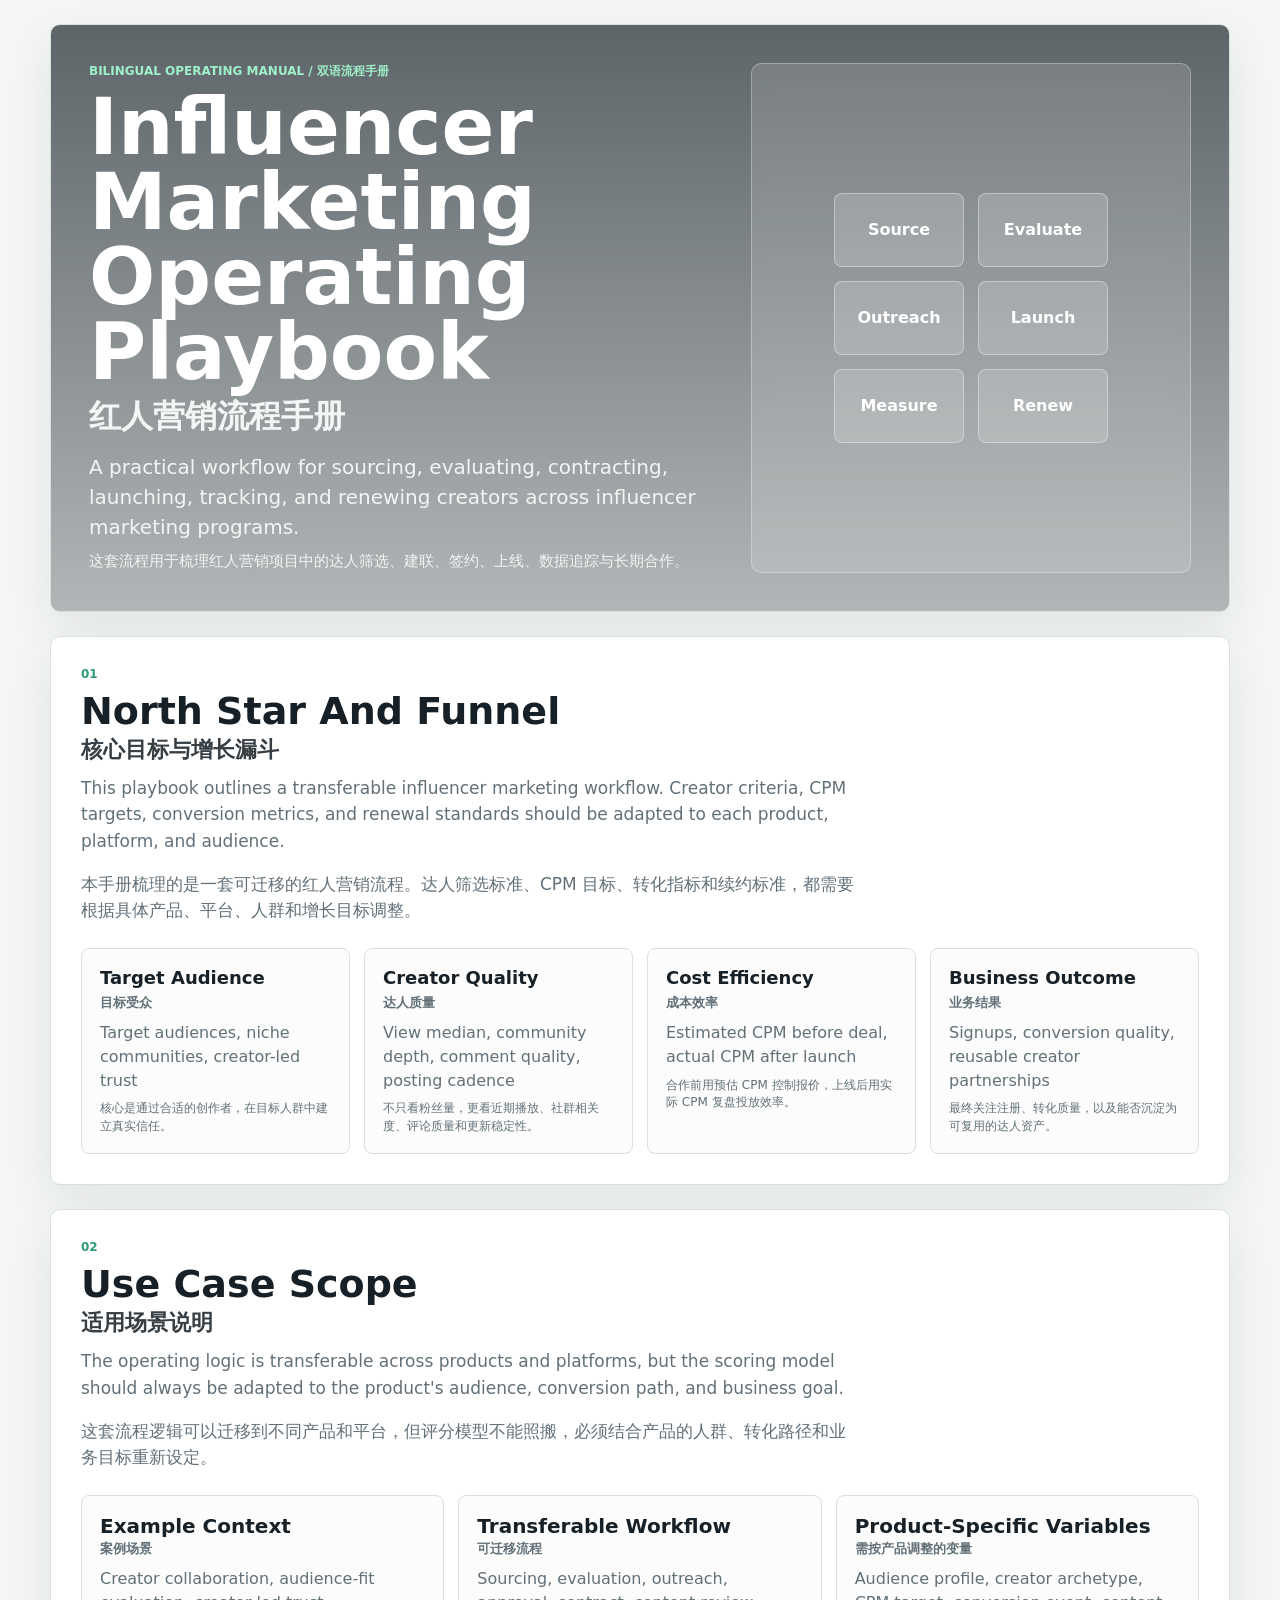
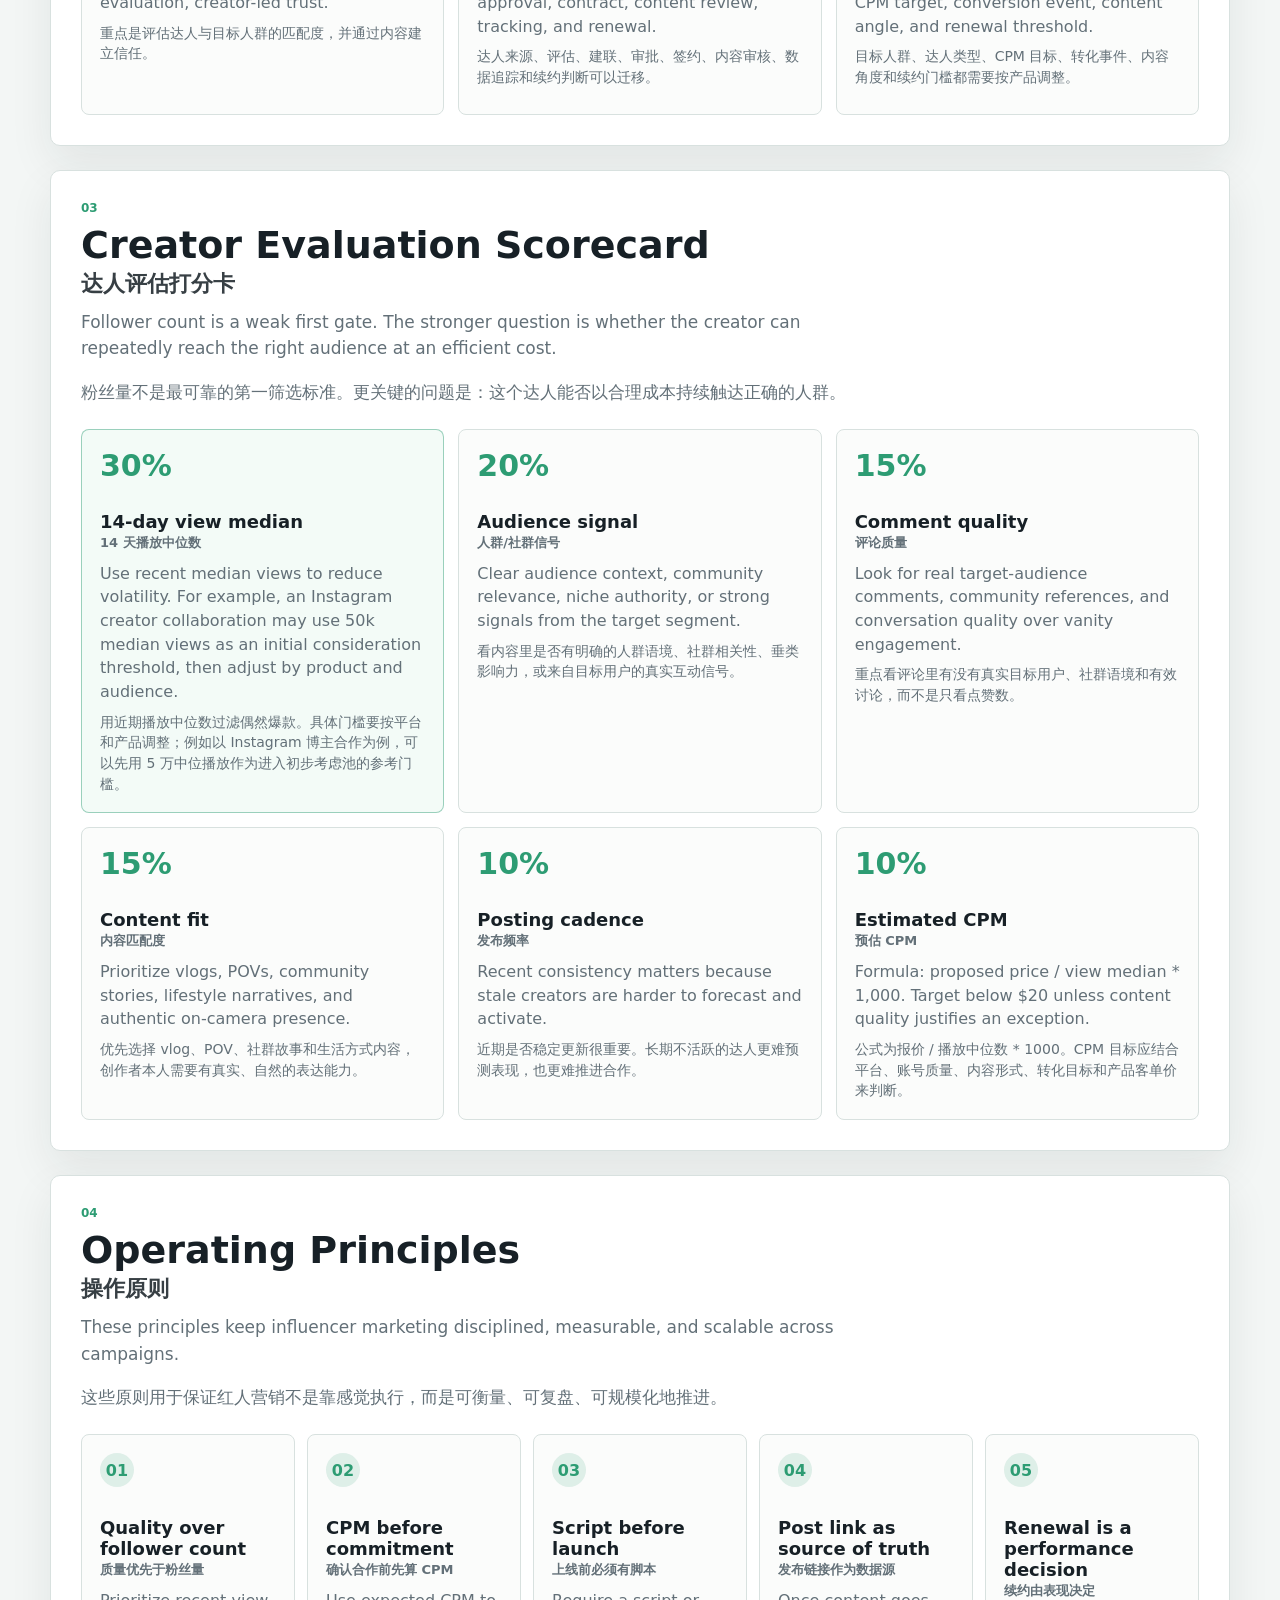
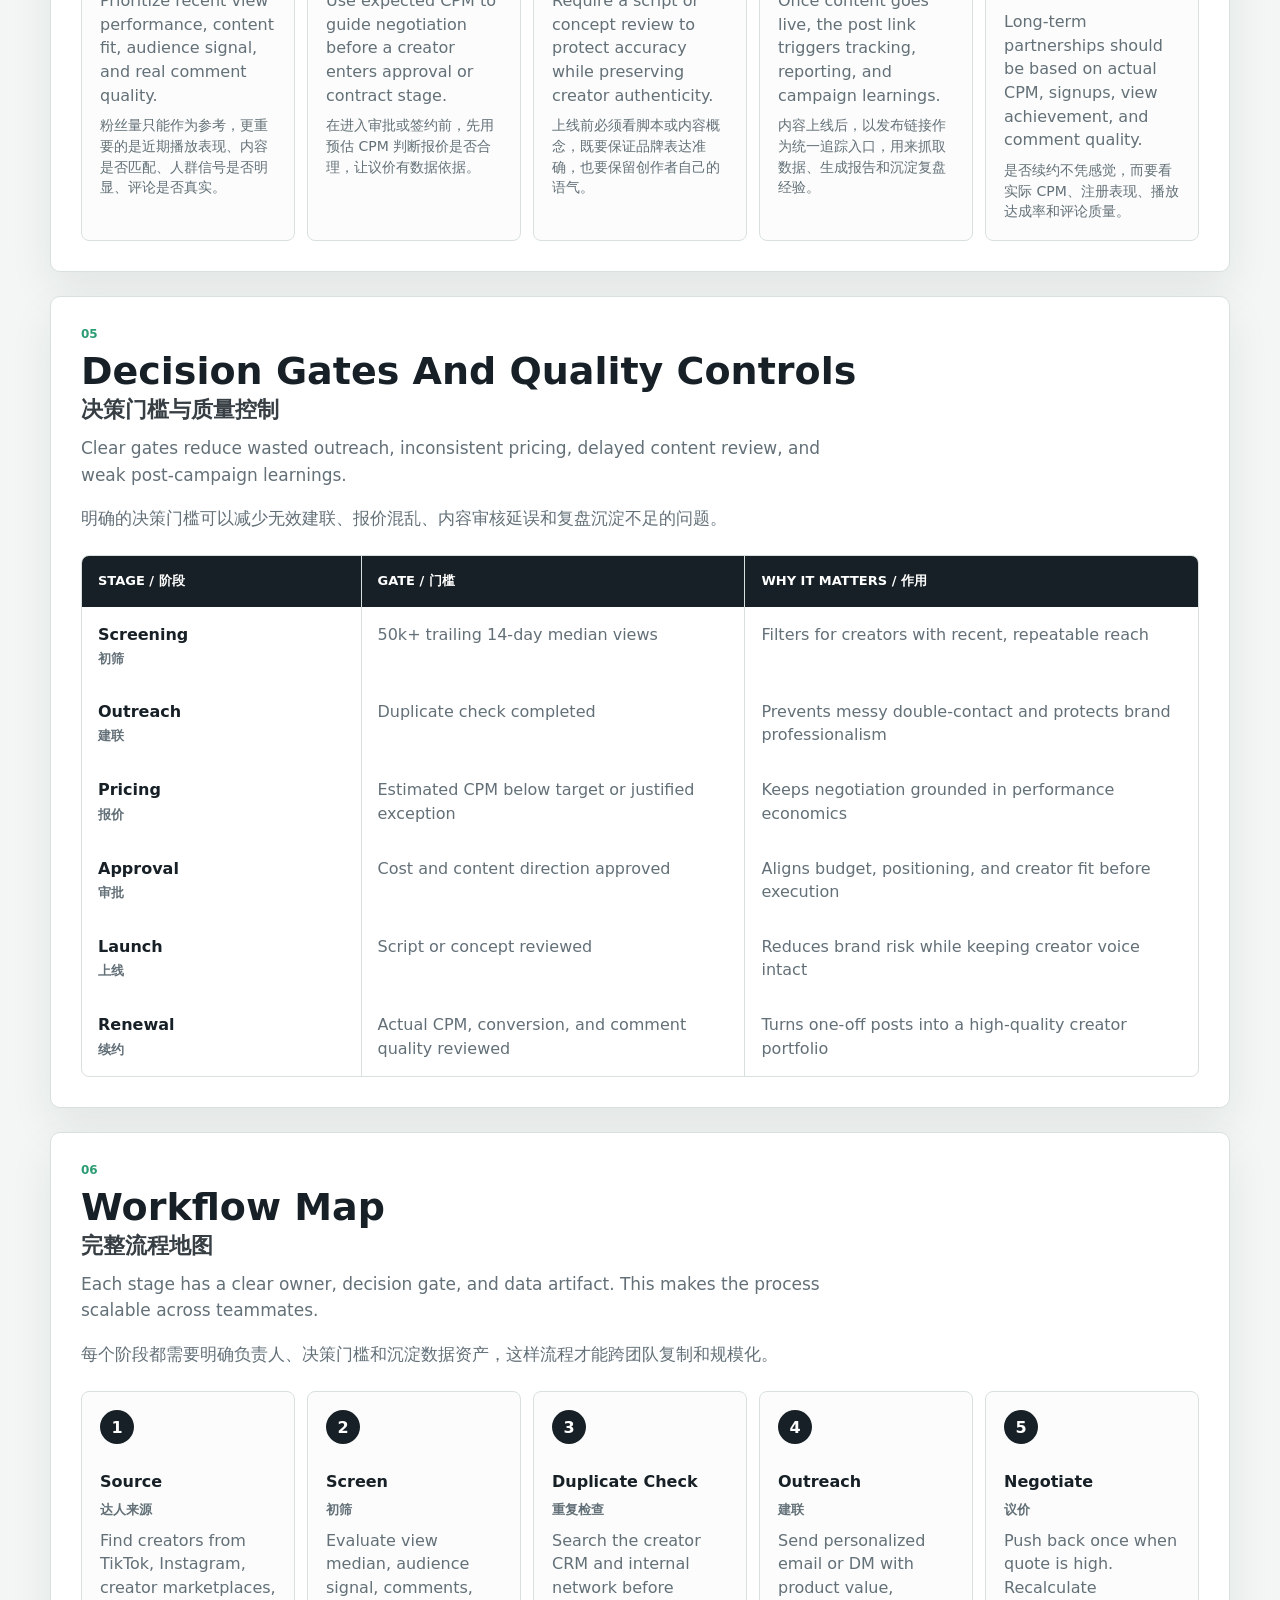
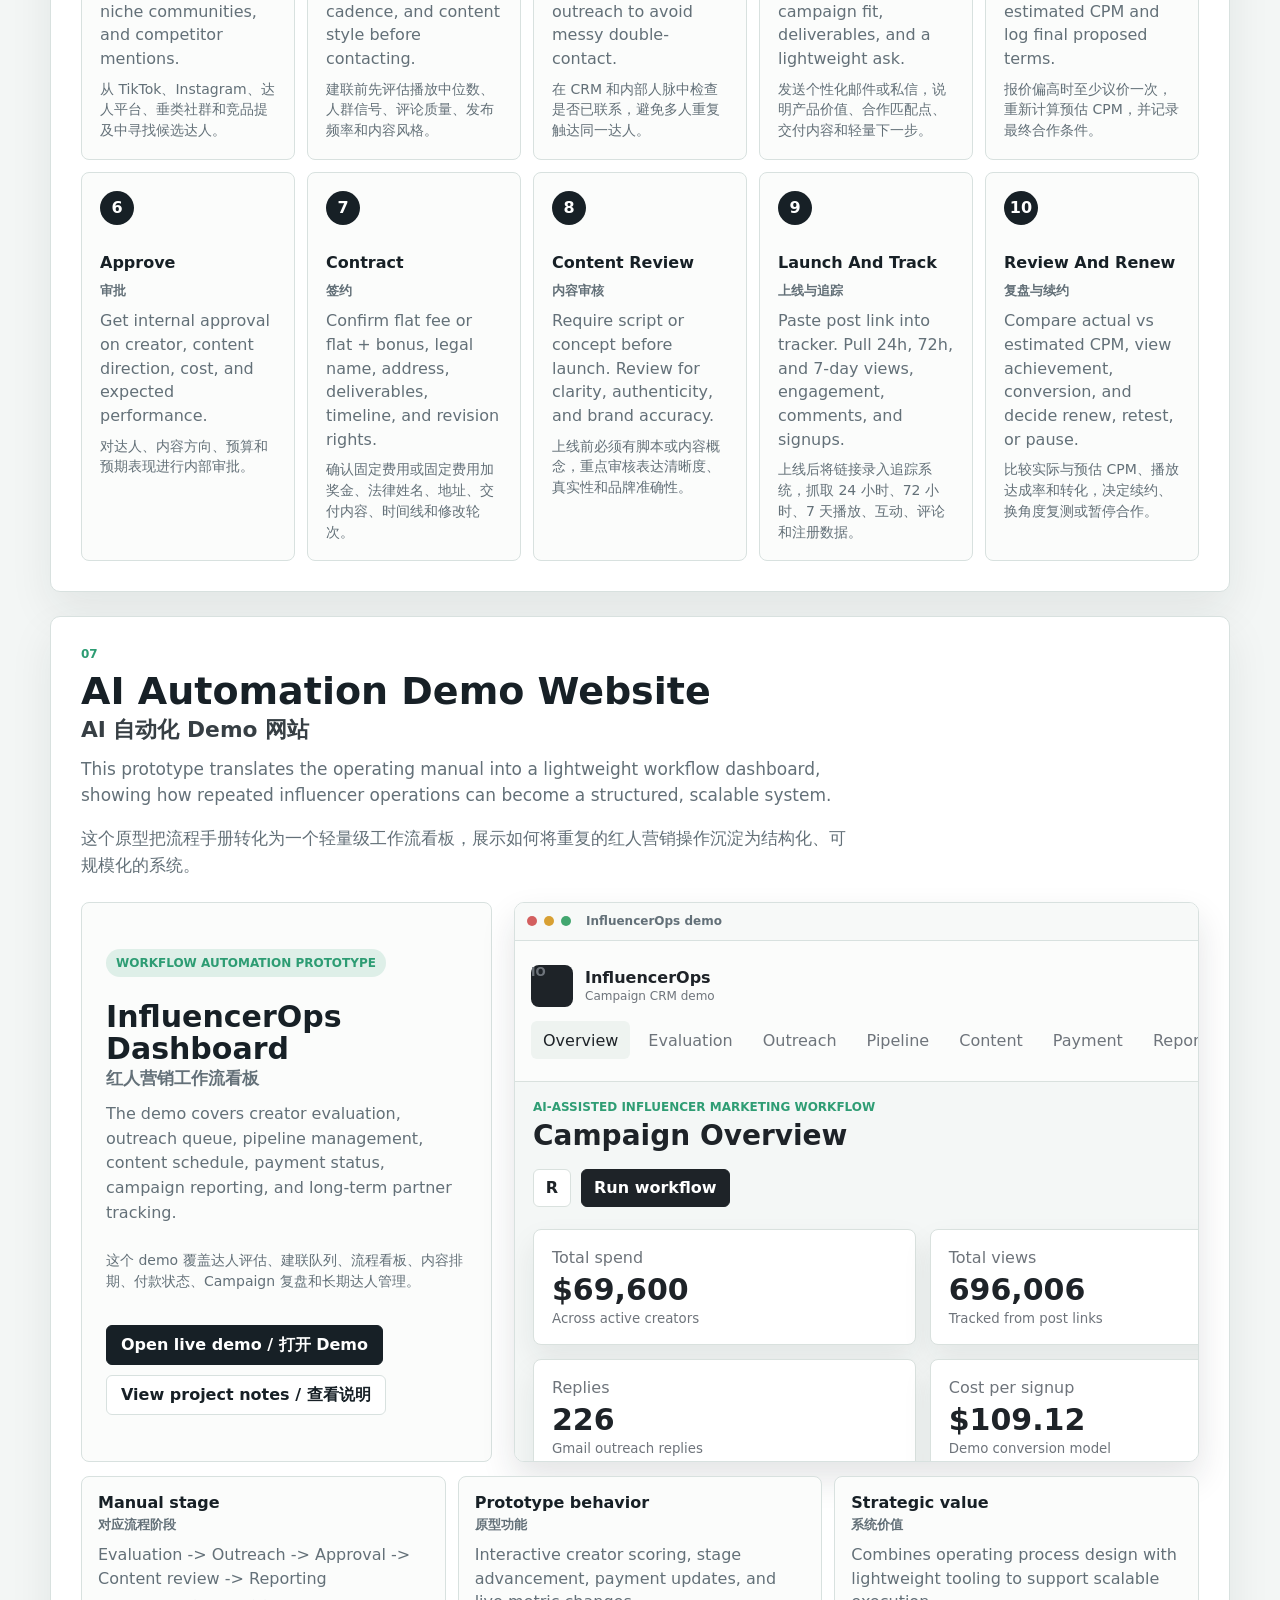
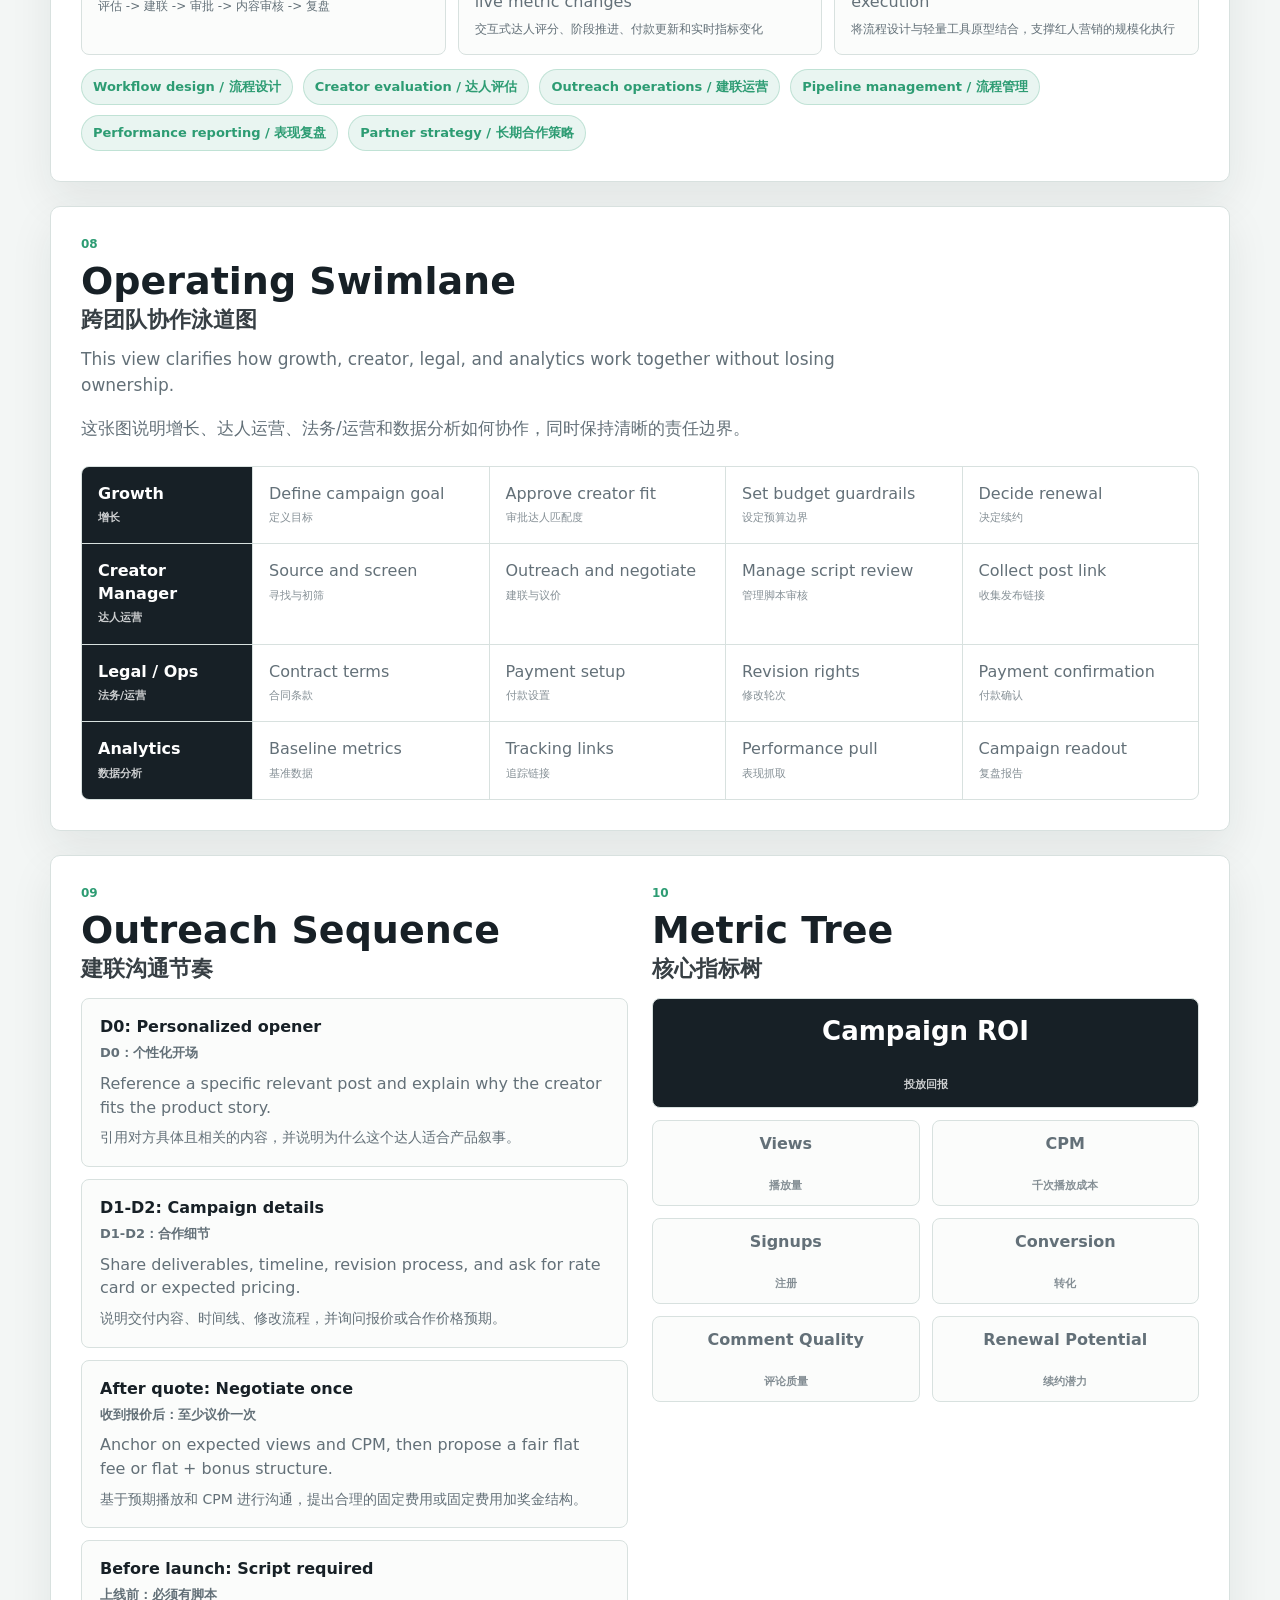
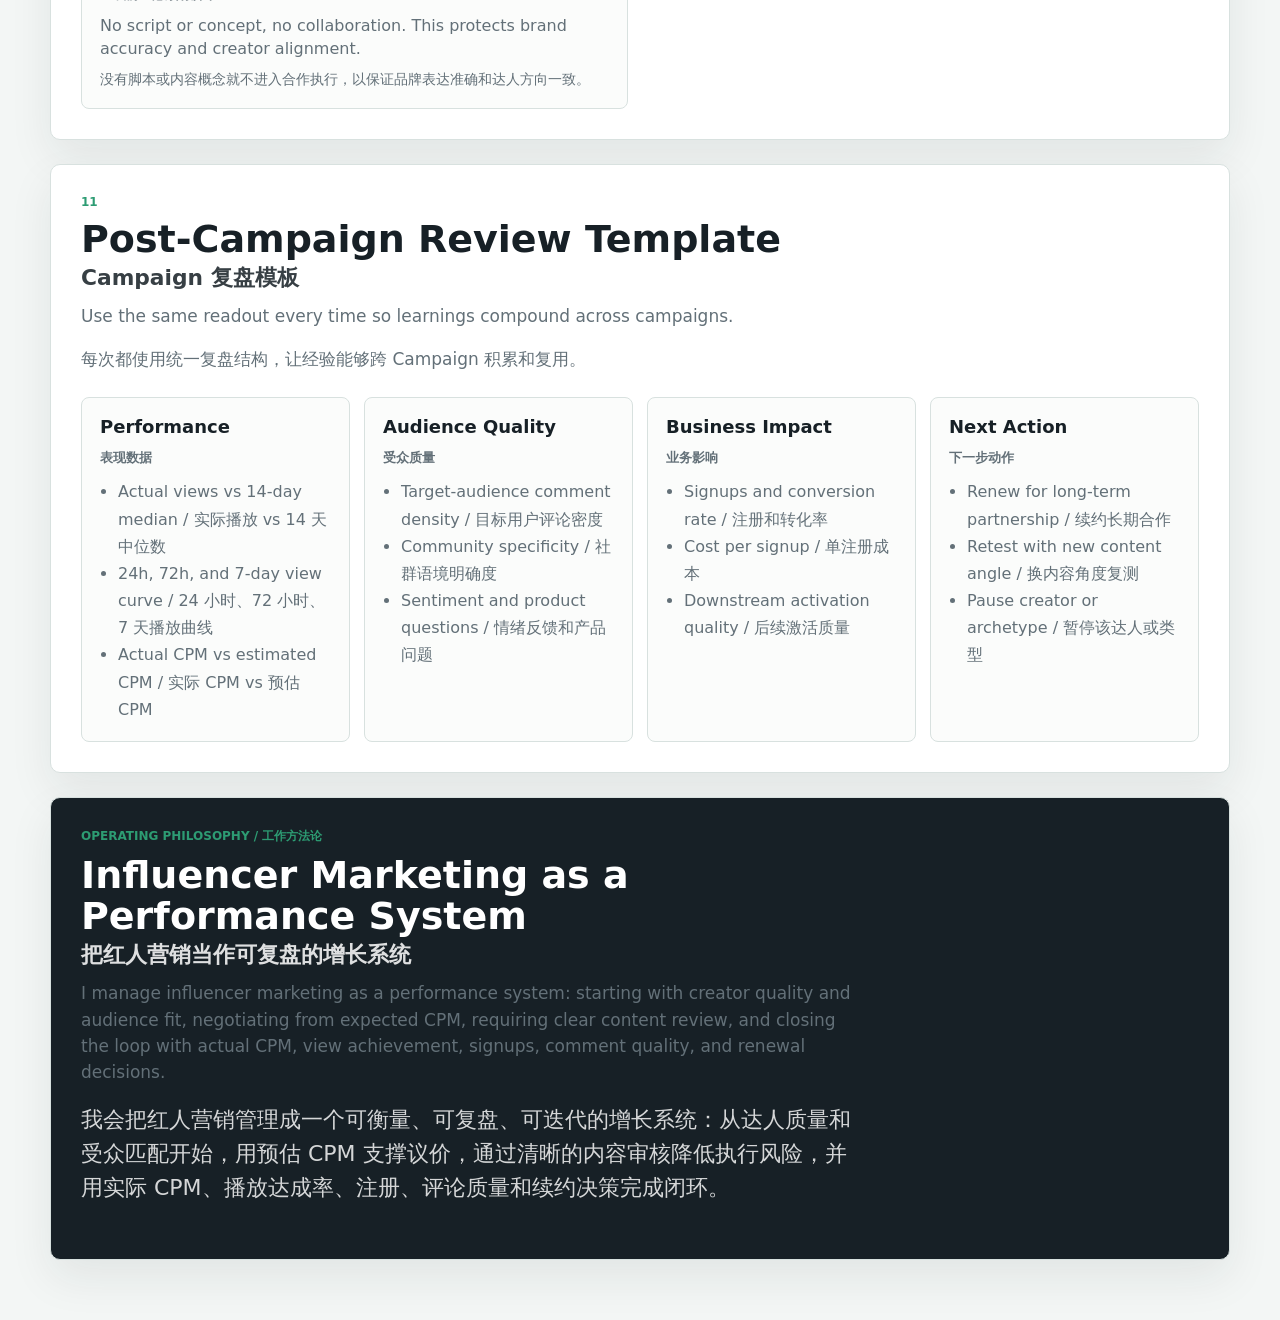
==== commit 934b3192: "Keep playbook generic with Instagram threshold example" ====
--- a/index.html
+++ b/index.html
@@ -14,10 +14,10 @@
           <h1 id="hero-title">Influencer Marketing Operating Playbook</h1>
           <h1 class="zh-title">红人营销流程手册</h1>
           <p class="intro">
-            A practical workflow for Instagram creator collaborations, using campus-oriented user growth as the example context.
+            A practical workflow for sourcing, evaluating, contracting, launching, tracking, and renewing creators across influencer marketing programs.
           </p>
           <p class="intro zh">
-            这套流程以 Instagram 博主合作为例，展示如何围绕特定增长目标完成达人筛选、建联、上线、追踪和长期合作。
+            这套流程用于梳理红人营销项目中的达人筛选、建联、签约、上线、数据追踪与长期合作。
           </p>
         </div>
         <div class="hero-panel" aria-label="Operating loop summary">
@@ -37,21 +37,21 @@
           <p class="label">01</p>
           <h2>North Star And Funnel</h2>
           <h2 class="zh-heading">核心目标与增长漏斗</h2>
-          <p>This playbook uses Instagram creator collaborations as the example. The workflow is transferable, while creator criteria, CPM targets, conversion metrics, and renewal standards should be adapted to each product, platform, and audience.</p>
-          <p class="zh">本手册以 Instagram 博主合作为例。流程方法可以迁移到其他平台和产品，但达人筛选标准、CPM 目标、转化指标和续约标准，都需要根据具体产品、平台、人群和增长目标调整。</p>
+          <p>This playbook outlines a transferable influencer marketing workflow. Creator criteria, CPM targets, conversion metrics, and renewal standards should be adapted to each product, platform, and audience.</p>
+          <p class="zh">本手册梳理的是一套可迁移的红人营销流程。达人筛选标准、CPM 目标、转化指标和续约标准，都需要根据具体产品、平台、人群和增长目标调整。</p>
         </div>
         <div class="funnel-grid">
           <article class="funnel-step">
             <strong>Target Audience</strong>
             <em>目标受众</em>
-            <span>Instagram audiences, niche communities, creator-led trust</span>
-            <small>以 Instagram 博主合作为例，核心是通过创作者在目标人群中建立真实信任。</small>
+            <span>Target audiences, niche communities, creator-led trust</span>
+            <small>核心是通过合适的创作者，在目标人群中建立真实信任。</small>
           </article>
           <article class="funnel-step">
             <strong>Creator Quality</strong>
             <em>达人质量</em>
-            <span>View median, school depth, comment quality, posting cadence</span>
-            <small>不只看粉丝量，更看近期播放、校园相关度、评论质量和更新稳定性。</small>
+            <span>View median, community depth, comment quality, posting cadence</span>
+            <small>不只看粉丝量，更看近期播放、社群相关度、评论质量和更新稳定性。</small>
           </article>
           <article class="funnel-step">
             <strong>Cost Efficiency</strong>
@@ -73,15 +73,15 @@
           <p class="label">02</p>
           <h2>Use Case Scope</h2>
           <h2 class="zh-heading">适用场景说明</h2>
-          <p>The example is intentionally specific: Instagram creator collaboration. The operating logic can transfer to other products and platforms, but the scoring model should always be adapted to the product's audience, conversion path, and business goal.</p>
-          <p class="zh">这个案例有明确边界：它以 Instagram 博主合作为例。流程逻辑可以迁移到其他产品和平台，但评分模型不能照搬，必须结合产品的人群、转化路径和业务目标重新设定。</p>
+          <p>The operating logic is transferable across products and platforms, but the scoring model should always be adapted to the product's audience, conversion path, and business goal.</p>
+          <p class="zh">这套流程逻辑可以迁移到不同产品和平台，但评分模型不能照搬，必须结合产品的人群、转化路径和业务目标重新设定。</p>
         </div>
         <div class="scope-grid">
           <article>
             <strong>Example Context</strong>
             <em>案例场景</em>
-            <p>Instagram creator collaboration, audience-fit evaluation, creator-led trust.</p>
-            <p class="zh">以 Instagram 博主合作为例，重点是评估博主与目标人群的匹配度，并通过内容建立信任。</p>
+            <p>Creator collaboration, audience-fit evaluation, creator-led trust.</p>
+            <p class="zh">重点是评估达人与目标人群的匹配度，并通过内容建立信任。</p>
           </article>
           <article>
             <strong>Transferable Workflow</strong>
@@ -103,37 +103,37 @@
           <p class="label">03</p>
           <h2>Creator Evaluation Scorecard</h2>
           <h2 class="zh-heading">达人评估打分卡</h2>
-          <p>Follower count is a weak first gate. The stronger question is whether the creator can repeatedly reach the right students at an efficient cost.</p>
-          <p class="zh">粉丝量不是最可靠的第一筛选标准。更关键的问题是：这个达人能否以合理成本持续触达正确的学生人群。</p>
+          <p>Follower count is a weak first gate. The stronger question is whether the creator can repeatedly reach the right audience at an efficient cost.</p>
+          <p class="zh">粉丝量不是最可靠的第一筛选标准。更关键的问题是：这个达人能否以合理成本持续触达正确的人群。</p>
         </div>
         <div class="scorecard-grid">
           <article class="scorecard priority">
             <span class="score">30%</span>
             <strong>14-day view median</strong>
             <em>14 天播放中位数</em>
-            <p>Use recent median views to reduce volatility. Minimum consideration threshold: 50k median views.</p>
-            <p class="zh">用近期播放中位数过滤偶然爆款。以 Instagram 合作为例，可以先设定一个进入初步考虑池的参考门槛，再按产品目标调整。</p>
+            <p>Use recent median views to reduce volatility. For example, an Instagram creator collaboration may use 50k median views as an initial consideration threshold, then adjust by product and audience.</p>
+            <p class="zh">用近期播放中位数过滤偶然爆款。具体门槛要按平台和产品调整；例如以 Instagram 博主合作为例，可以先用 5 万中位播放作为进入初步考虑池的参考门槛。</p>
           </article>
           <article class="scorecard">
             <span class="score">20%</span>
-            <strong>School signal</strong>
-            <em>校园信号</em>
-            <p>Campus content, school in bio, visible student life, or strong school community authority.</p>
-            <p class="zh">看内容里是否有校园生活、学校信息、学生身份，或是否在某个校园社群里有真实影响力。</p>
+            <strong>Audience signal</strong>
+            <em>人群/社群信号</em>
+            <p>Clear audience context, community relevance, niche authority, or strong signals from the target segment.</p>
+            <p class="zh">看内容里是否有明确的人群语境、社群相关性、垂类影响力，或来自目标用户的真实互动信号。</p>
           </article>
           <article class="scorecard">
             <span class="score">15%</span>
             <strong>Comment quality</strong>
             <em>评论质量</em>
-            <p>Look for real student comments, campus references, and conversation quality over vanity engagement.</p>
-            <p class="zh">重点看评论里有没有真实学生、校园语境和有效讨论，而不是只看点赞数。</p>
+            <p>Look for real target-audience comments, community references, and conversation quality over vanity engagement.</p>
+            <p class="zh">重点看评论里有没有真实目标用户、社群语境和有效讨论，而不是只看点赞数。</p>
           </article>
           <article class="scorecard">
             <span class="score">15%</span>
             <strong>Content fit</strong>
             <em>内容匹配度</em>
-            <p>Prioritize vlogs, POVs, campus stories, lifestyle narratives, and authentic on-camera presence.</p>
-            <p class="zh">优先选择 vlog、POV、校园故事和生活方式内容，创作者本人需要有真实、自然的表达能力。</p>
+            <p>Prioritize vlogs, POVs, community stories, lifestyle narratives, and authentic on-camera presence.</p>
+            <p class="zh">优先选择 vlog、POV、社群故事和生活方式内容，创作者本人需要有真实、自然的表达能力。</p>
           </article>
           <article class="scorecard">
             <span class="score">10%</span>
@@ -147,7 +147,7 @@
             <strong>Estimated CPM</strong>
             <em>预估 CPM</em>
             <p>Formula: proposed price / view median * 1,000. Target below $20 unless content quality justifies an exception.</p>
-            <p class="zh">公式为报价 / 播放中位数 * 1000。Instagram 合作中，CPM 目标应结合账号质量、内容形式、转化目标和产品客单价来判断。</p>
+            <p class="zh">公式为报价 / 播放中位数 * 1000。CPM 目标应结合平台、账号质量、内容形式、转化目标和产品客单价来判断。</p>
           </article>
         </div>
       </section>
@@ -165,8 +165,8 @@
             <span>01</span>
             <strong>Quality over follower count</strong>
             <em>质量优先于粉丝量</em>
-            <p>Prioritize recent view performance, content fit, campus signal, and real comment quality.</p>
-            <p class="zh">粉丝量只能作为参考，更重要的是近期播放表现、内容是否匹配、校园信号是否明显、评论是否真实。</p>
+            <p>Prioritize recent view performance, content fit, audience signal, and real comment quality.</p>
+            <p class="zh">粉丝量只能作为参考，更重要的是近期播放表现、内容是否匹配、人群信号是否明显、评论是否真实。</p>
           </article>
           <article>
             <span>02</span>
@@ -259,15 +259,15 @@
             <span>1</span>
             <strong>Source</strong>
             <em>达人来源</em>
-            <p>Find creators from TikTok, Instagram, creator marketplaces, campus networks, and competitor mentions.</p>
-            <p class="zh">从 TikTok、Instagram、达人平台、校园网络和竞品提及中寻找候选达人。</p>
+            <p>Find creators from TikTok, Instagram, creator marketplaces, niche communities, and competitor mentions.</p>
+            <p class="zh">从 TikTok、Instagram、达人平台、垂类社群和竞品提及中寻找候选达人。</p>
           </article>
           <article>
             <span>2</span>
             <strong>Screen</strong>
             <em>初筛</em>
-            <p>Evaluate view median, school signal, comments, cadence, and content style before contacting.</p>
-            <p class="zh">建联前先评估播放中位数、校园信号、评论质量、发布频率和内容风格。</p>
+            <p>Evaluate view median, audience signal, comments, cadence, and content style before contacting.</p>
+            <p class="zh">建联前先评估播放中位数、人群信号、评论质量、发布频率和内容风格。</p>
           </article>
           <article>
             <span>3</span>
@@ -433,8 +433,8 @@
             <article>
               <strong>D0: Personalized opener</strong>
               <em>D0：个性化开场</em>
-              <p>Reference a specific campus post and explain why the creator fits the product story.</p>
-              <p class="zh">引用对方具体的校园内容，并说明为什么这个达人适合产品叙事。</p>
+              <p>Reference a specific relevant post and explain why the creator fits the product story.</p>
+              <p class="zh">引用对方具体且相关的内容，并说明为什么这个达人适合产品叙事。</p>
             </article>
             <article>
               <strong>D1-D2: Campaign details</strong>
@@ -496,8 +496,8 @@
             <strong>Audience Quality</strong>
             <em>受众质量</em>
             <ul>
-              <li>Student comment density / 学生评论密度</li>
-              <li>Campus specificity / 校园语境明确度</li>
+              <li>Target-audience comment density / 目标用户评论密度</li>
+              <li>Community specificity / 社群语境明确度</li>
               <li>Sentiment and product questions / 情绪反馈和产品问题</li>
             </ul>
           </article>
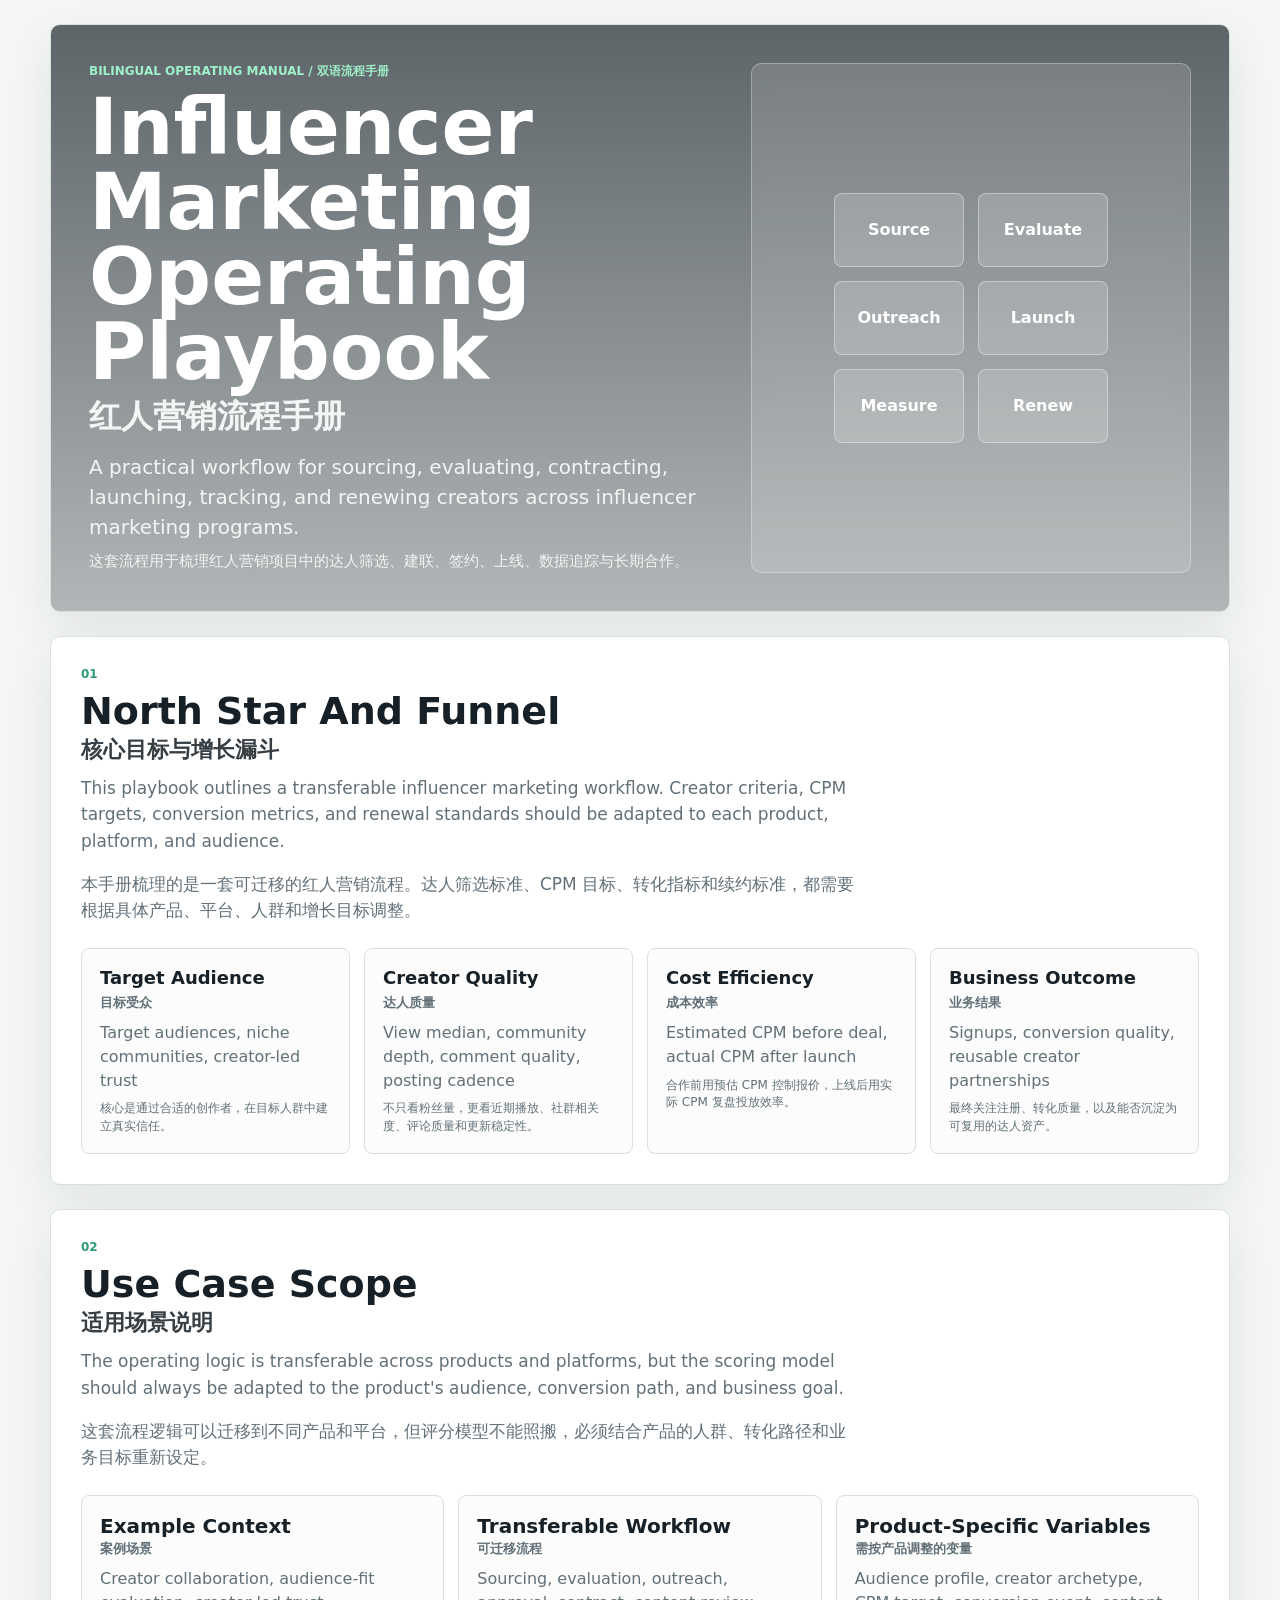
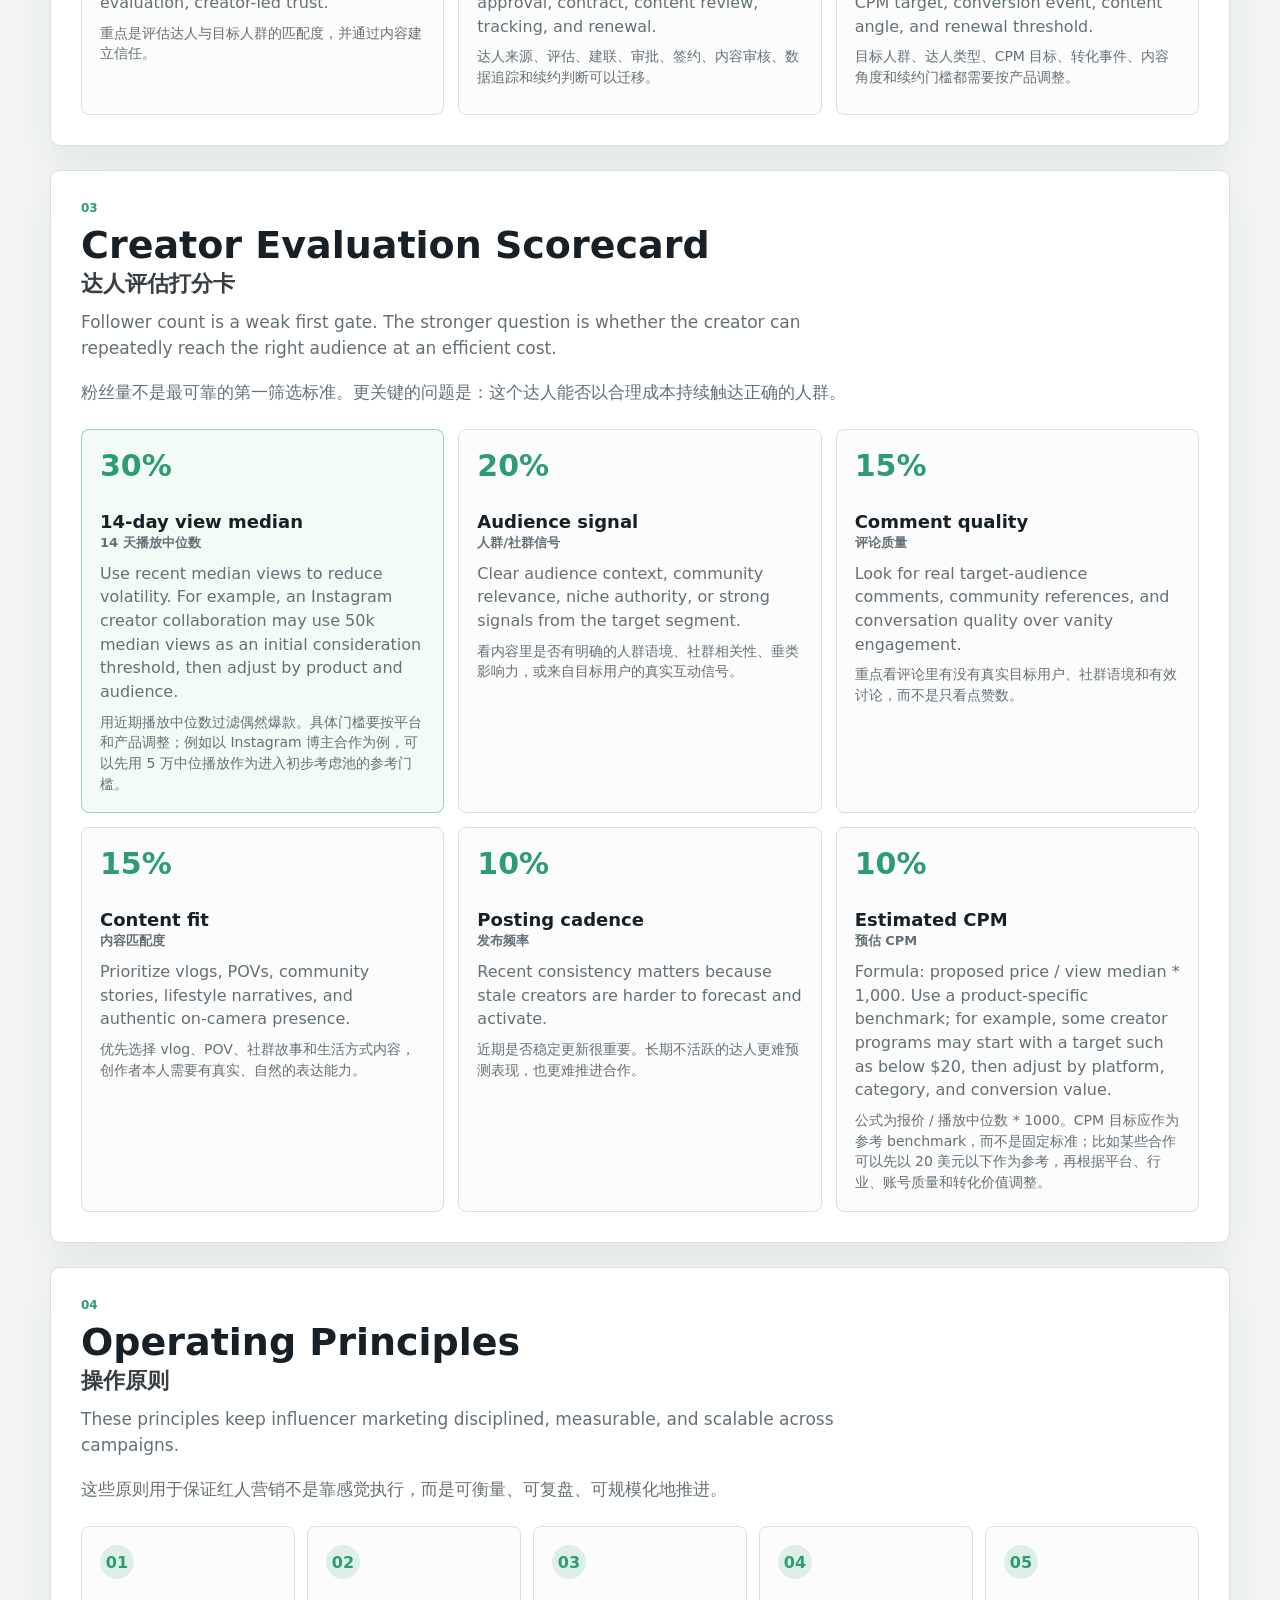
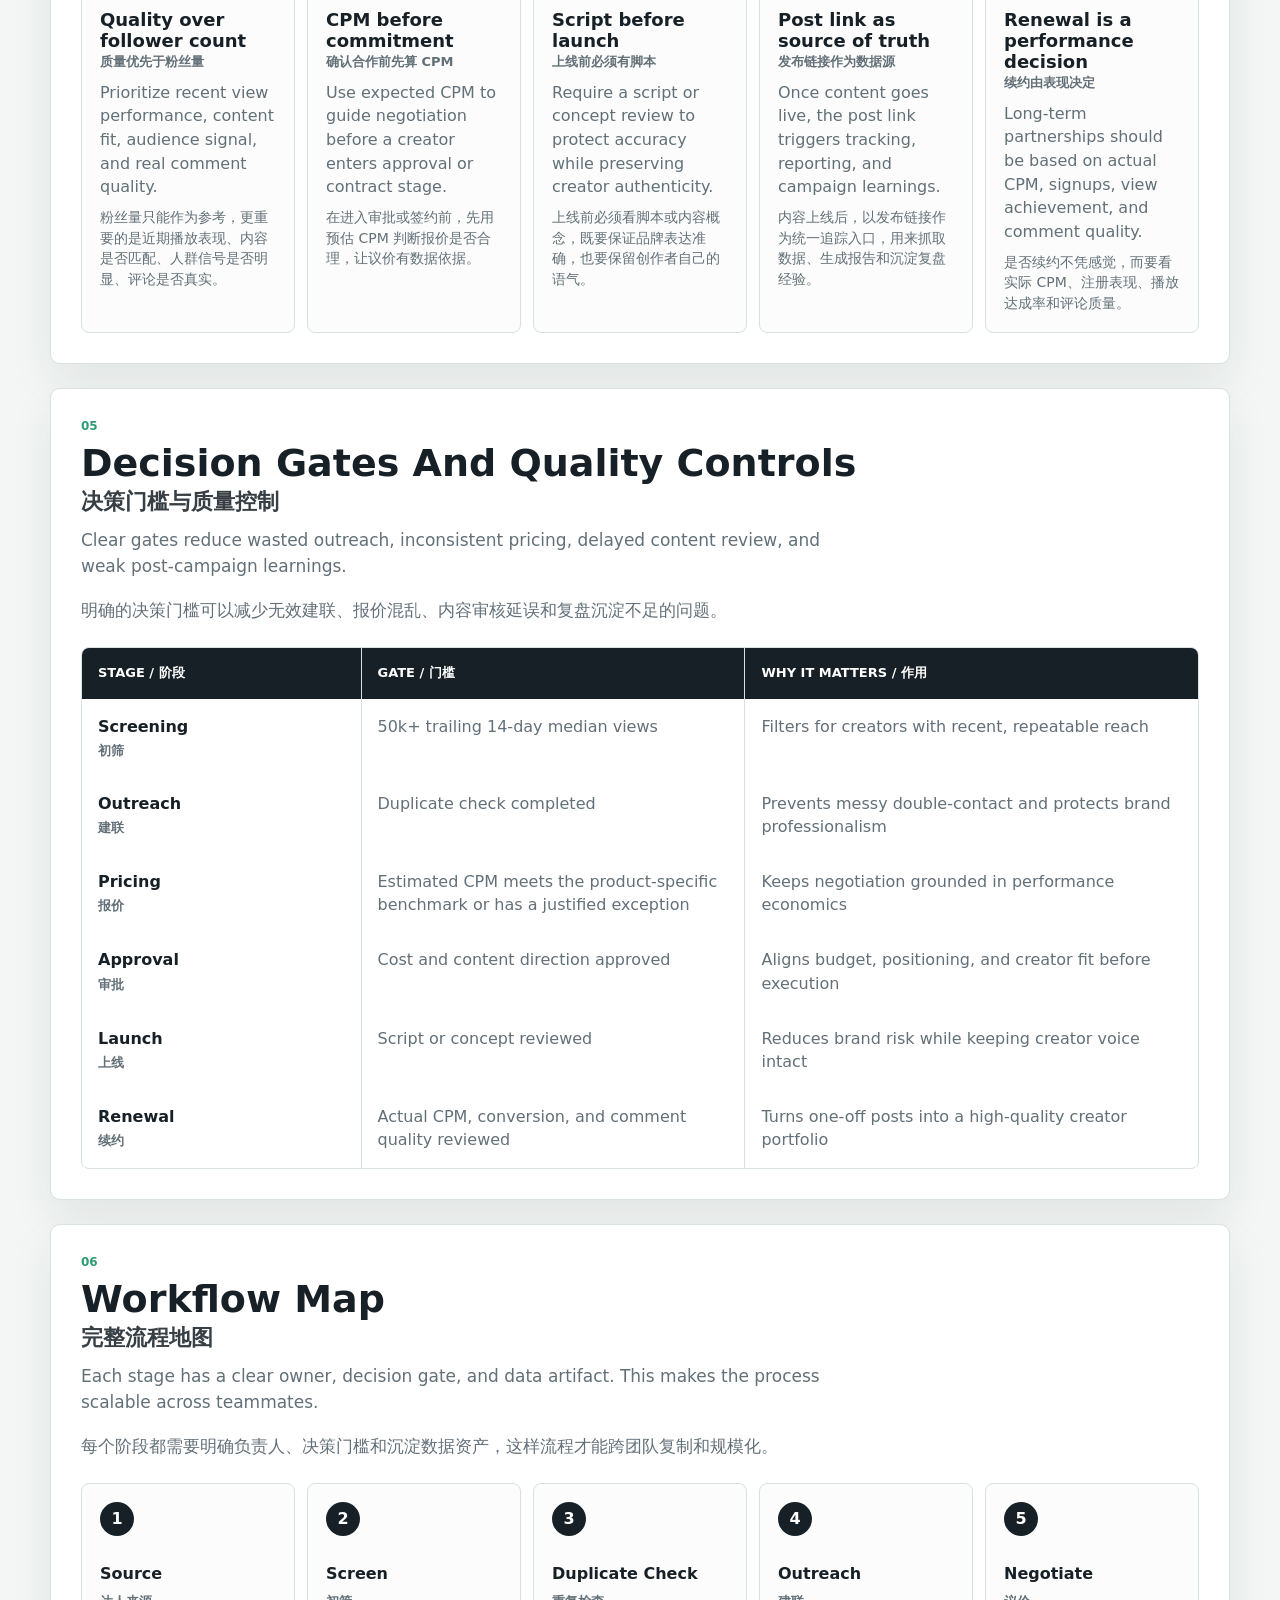
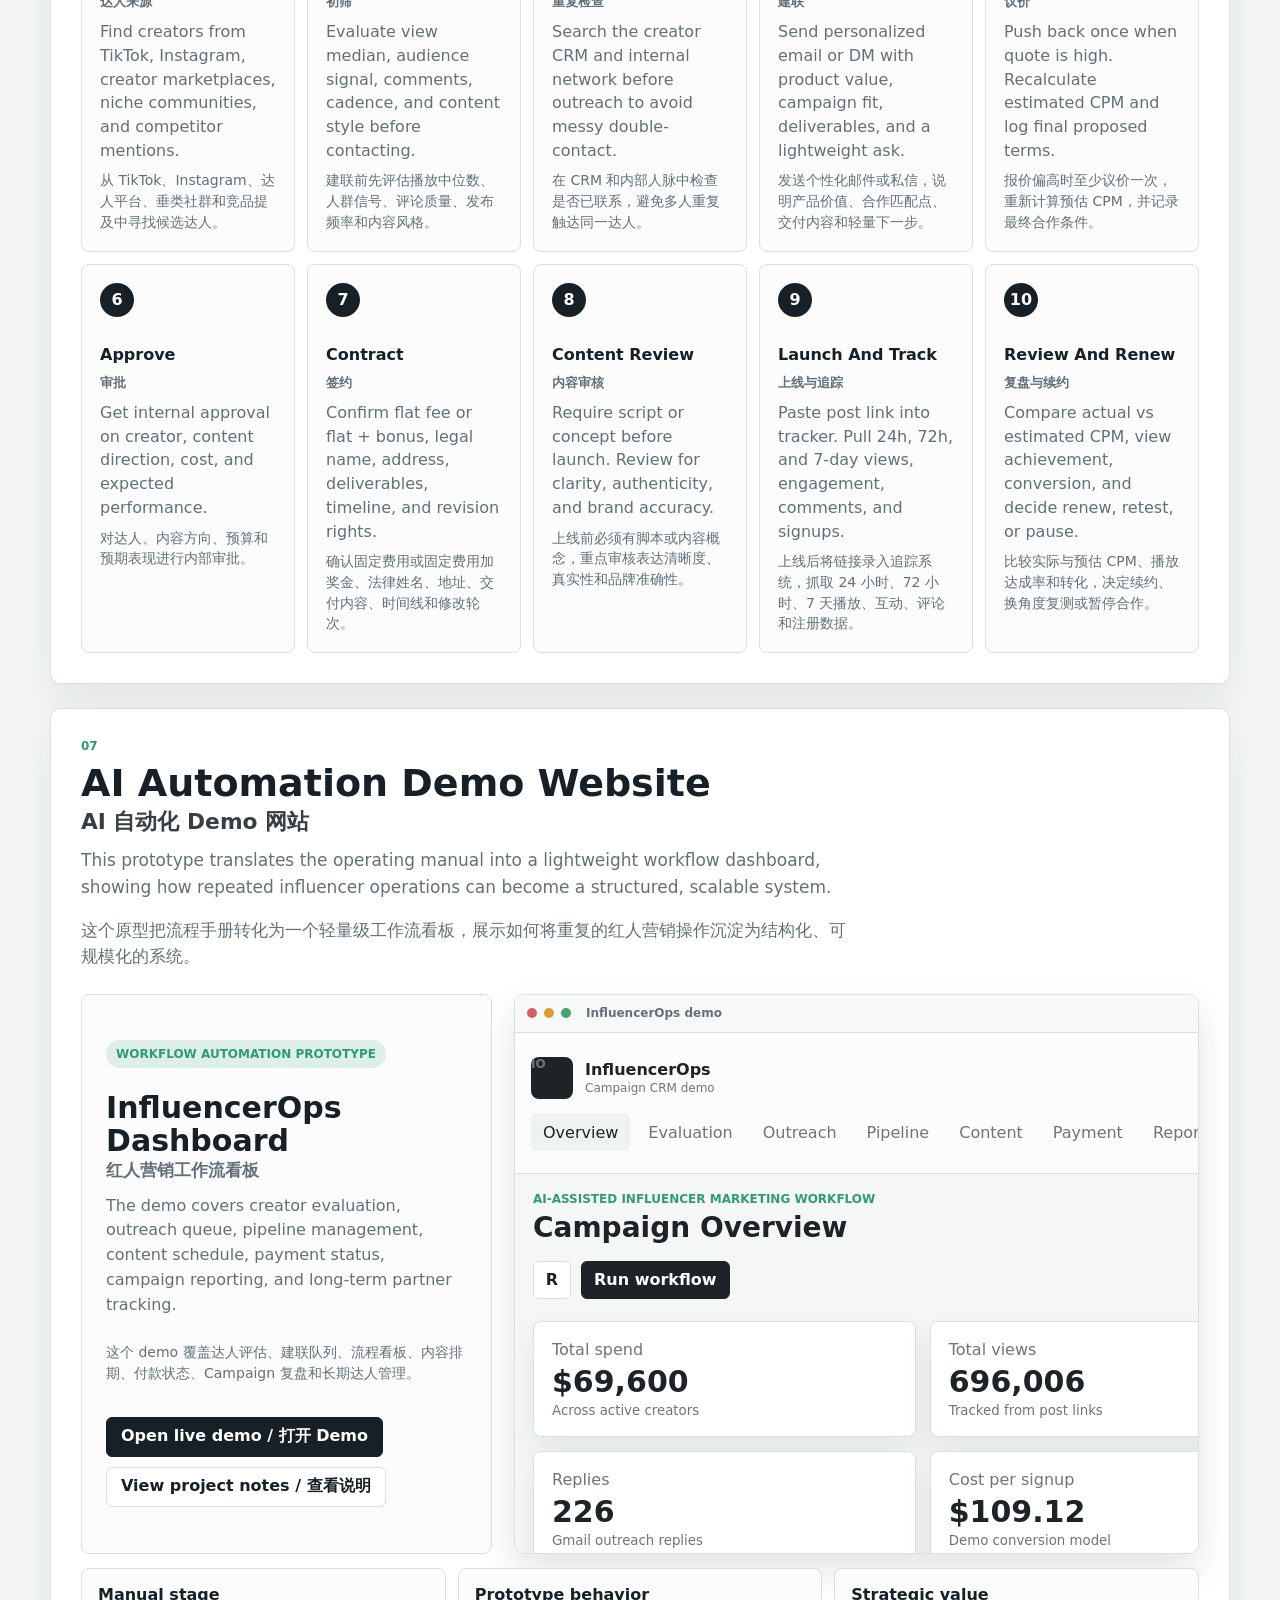
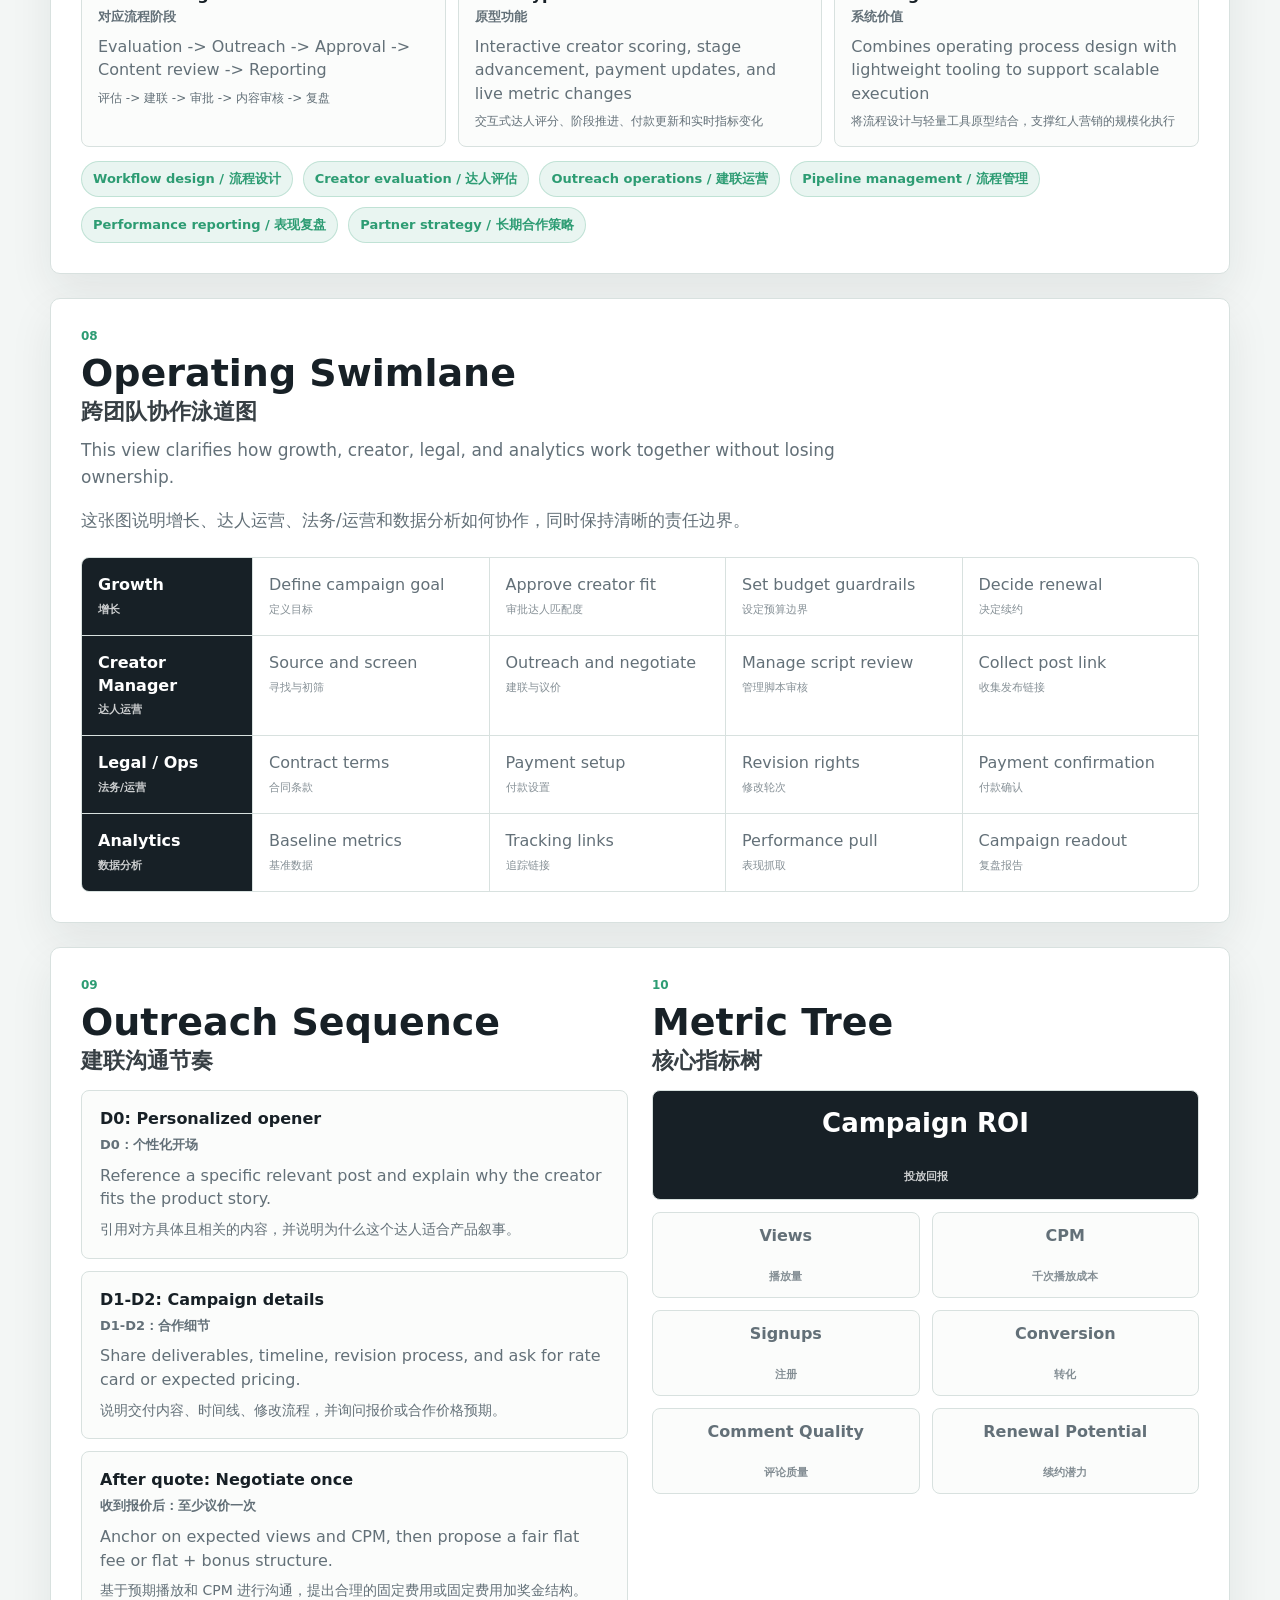
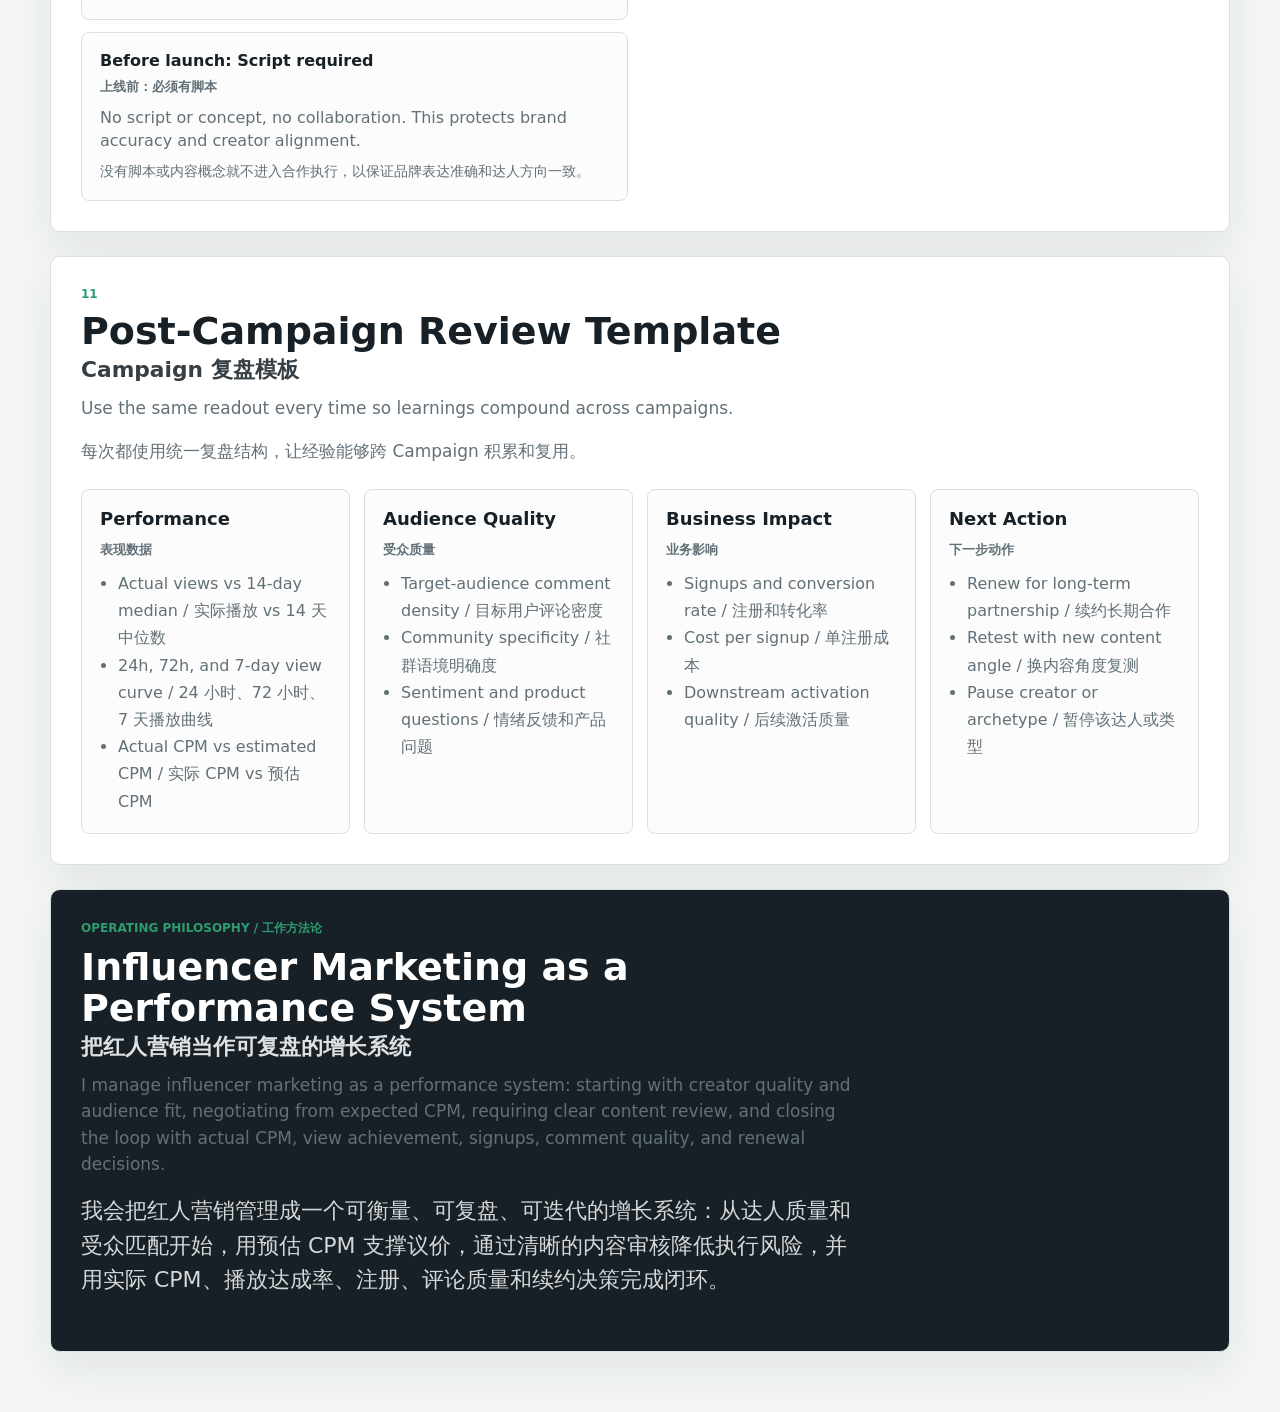
==== commit cac95024: "Clarify benchmark examples" ====
--- a/index.html
+++ b/index.html
@@ -146,8 +146,8 @@
             <span class="score">10%</span>
             <strong>Estimated CPM</strong>
             <em>预估 CPM</em>
-            <p>Formula: proposed price / view median * 1,000. Target below $20 unless content quality justifies an exception.</p>
-            <p class="zh">公式为报价 / 播放中位数 * 1000。CPM 目标应结合平台、账号质量、内容形式、转化目标和产品客单价来判断。</p>
+            <p>Formula: proposed price / view median * 1,000. Use a product-specific benchmark; for example, some creator programs may start with a target such as below $20, then adjust by platform, category, and conversion value.</p>
+            <p class="zh">公式为报价 / 播放中位数 * 1000。CPM 目标应作为参考 benchmark，而不是固定标准；比如某些合作可以先以 20 美元以下作为参考，再根据平台、行业、账号质量和转化价值调整。</p>
           </article>
         </div>
       </section>
@@ -225,7 +225,7 @@
           </div>
           <div class="gate-row">
             <strong>Pricing<br><em>报价</em></strong>
-            <span>Estimated CPM below target or justified exception</span>
+            <span>Estimated CPM meets the product-specific benchmark or has a justified exception</span>
             <span>Keeps negotiation grounded in performance economics</span>
           </div>
           <div class="gate-row">
